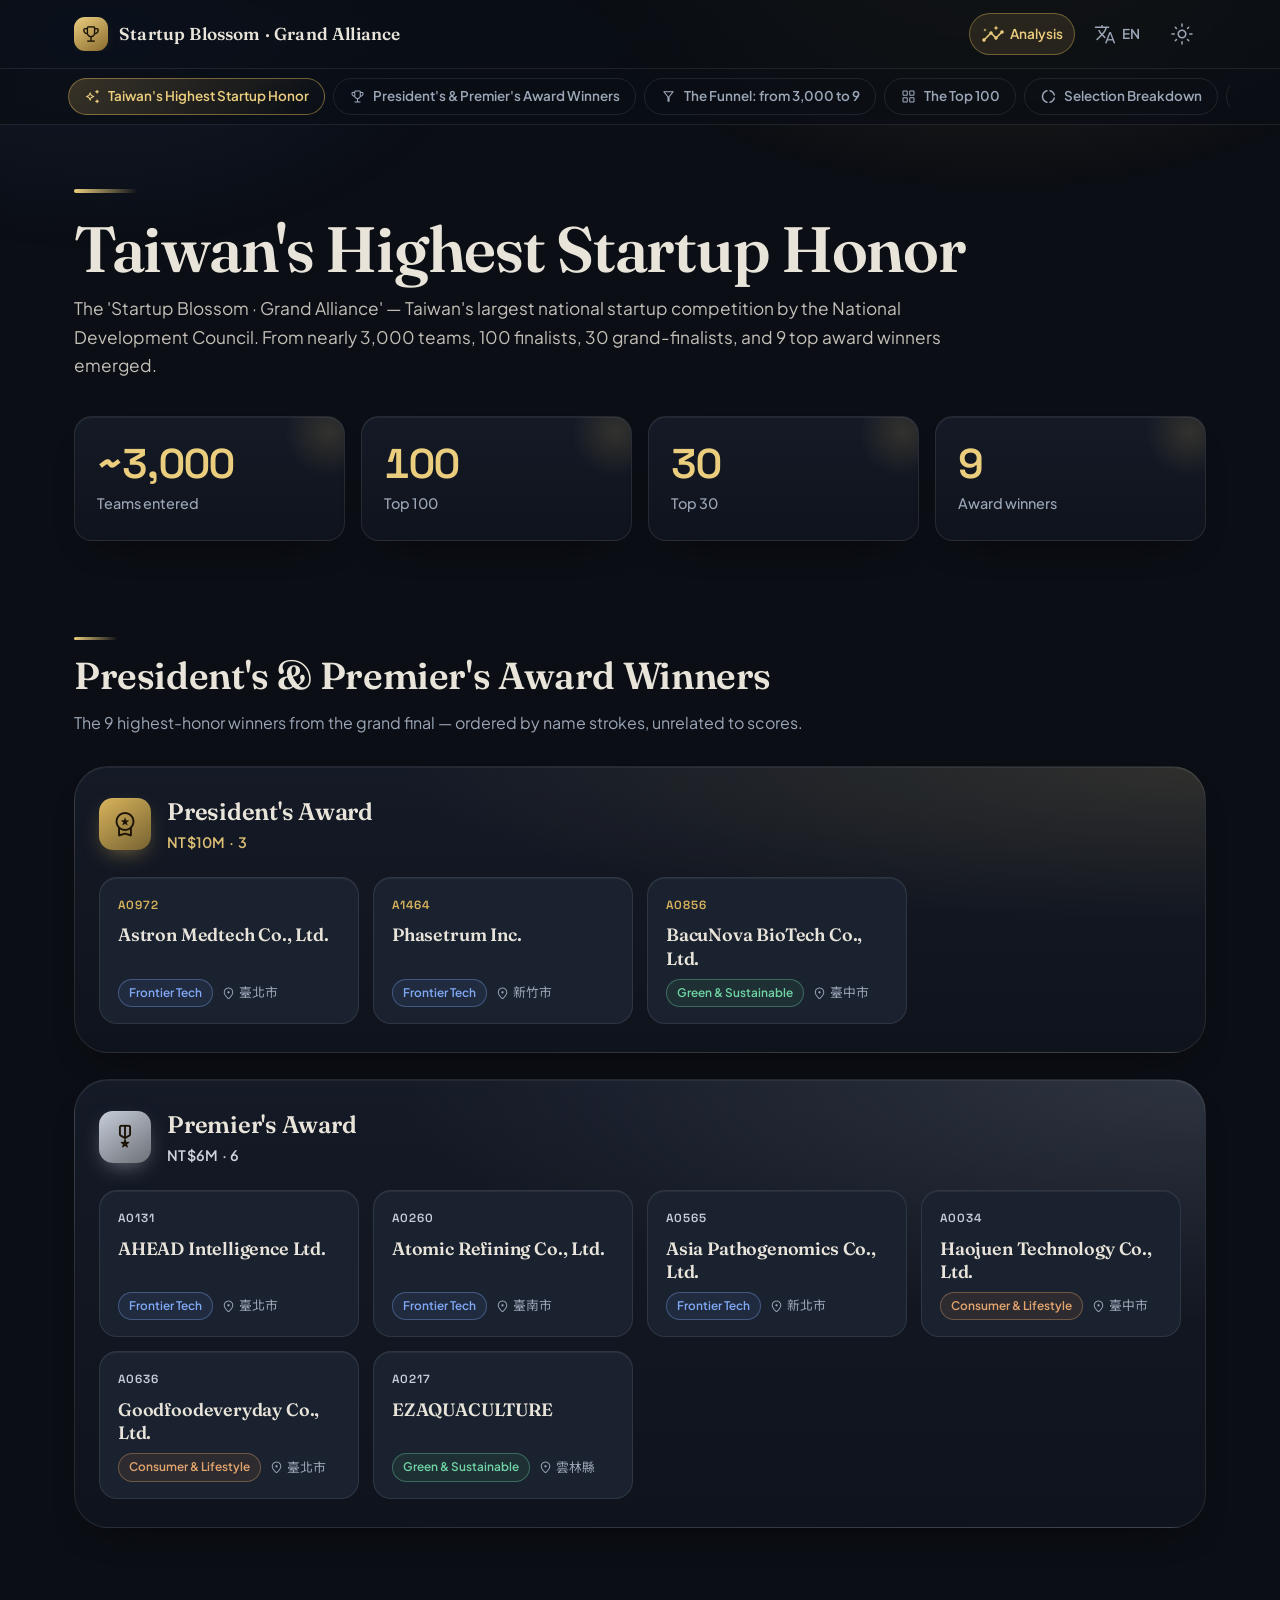
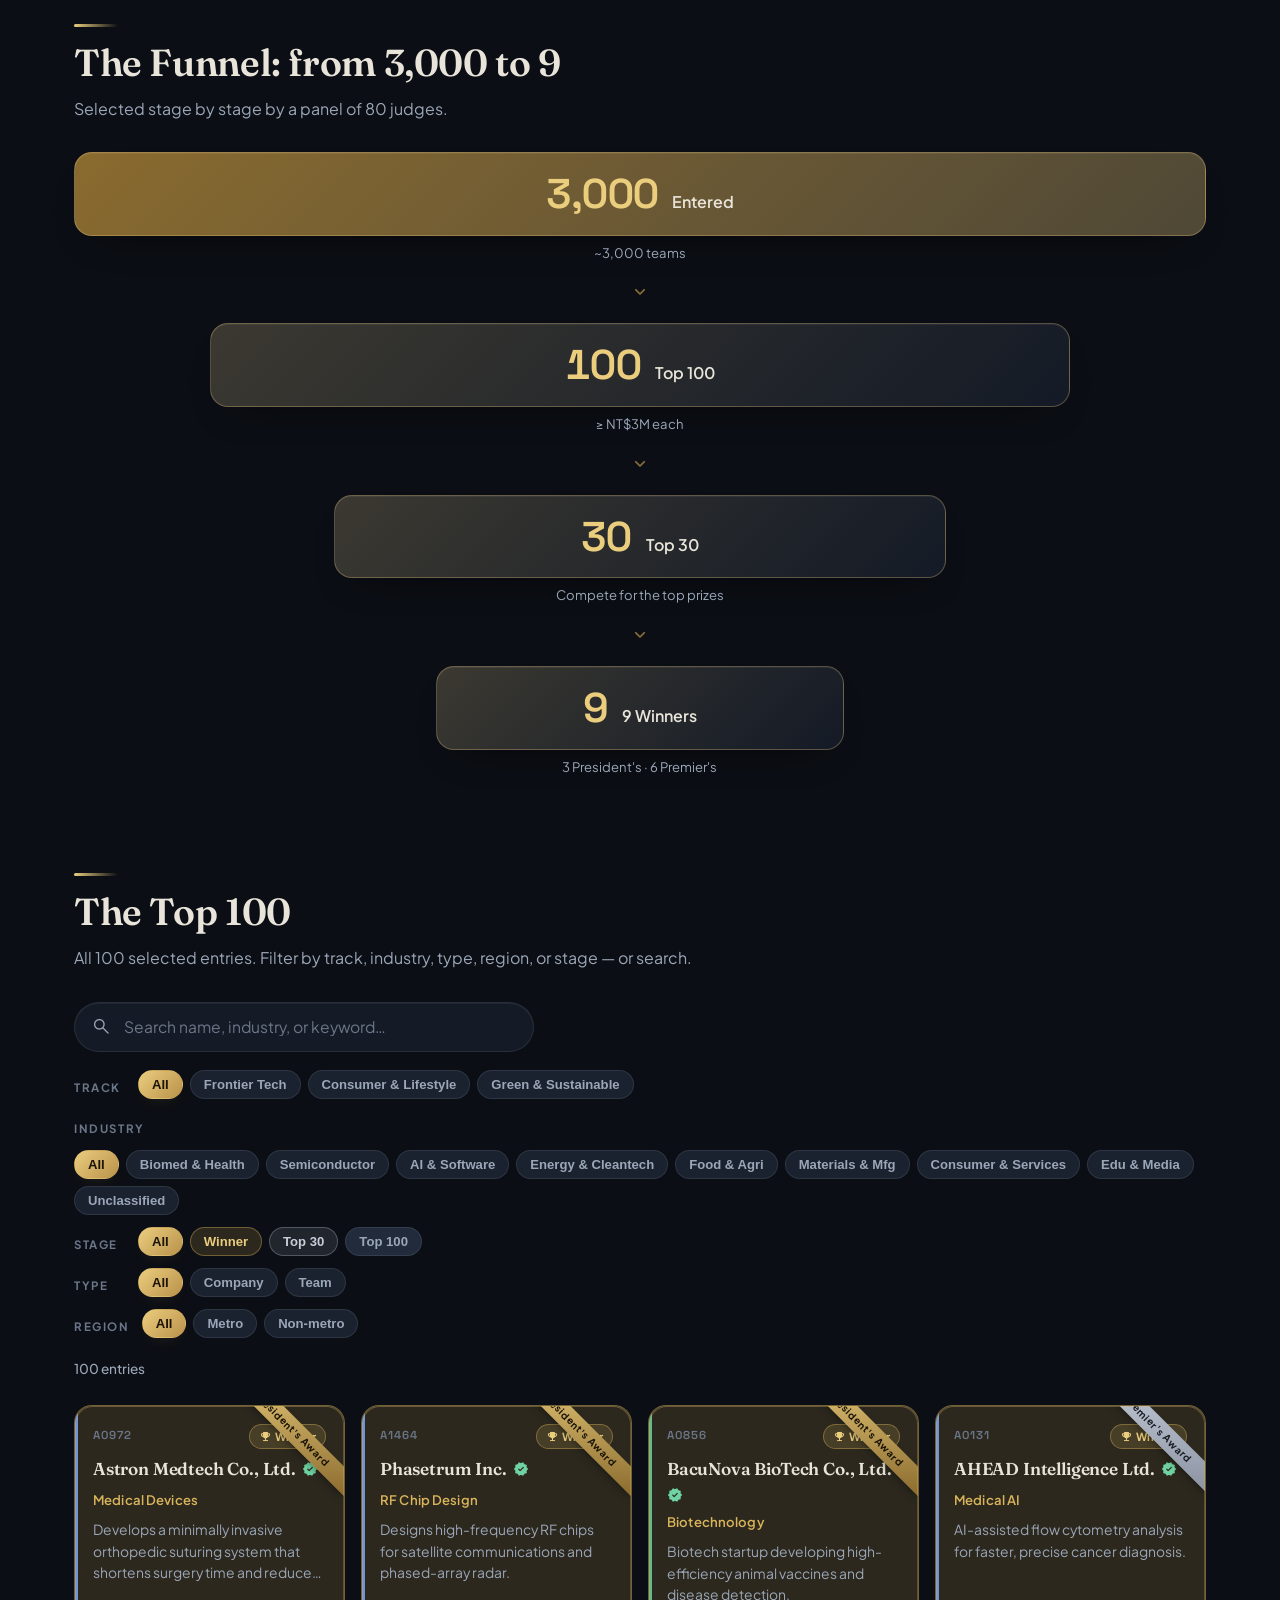
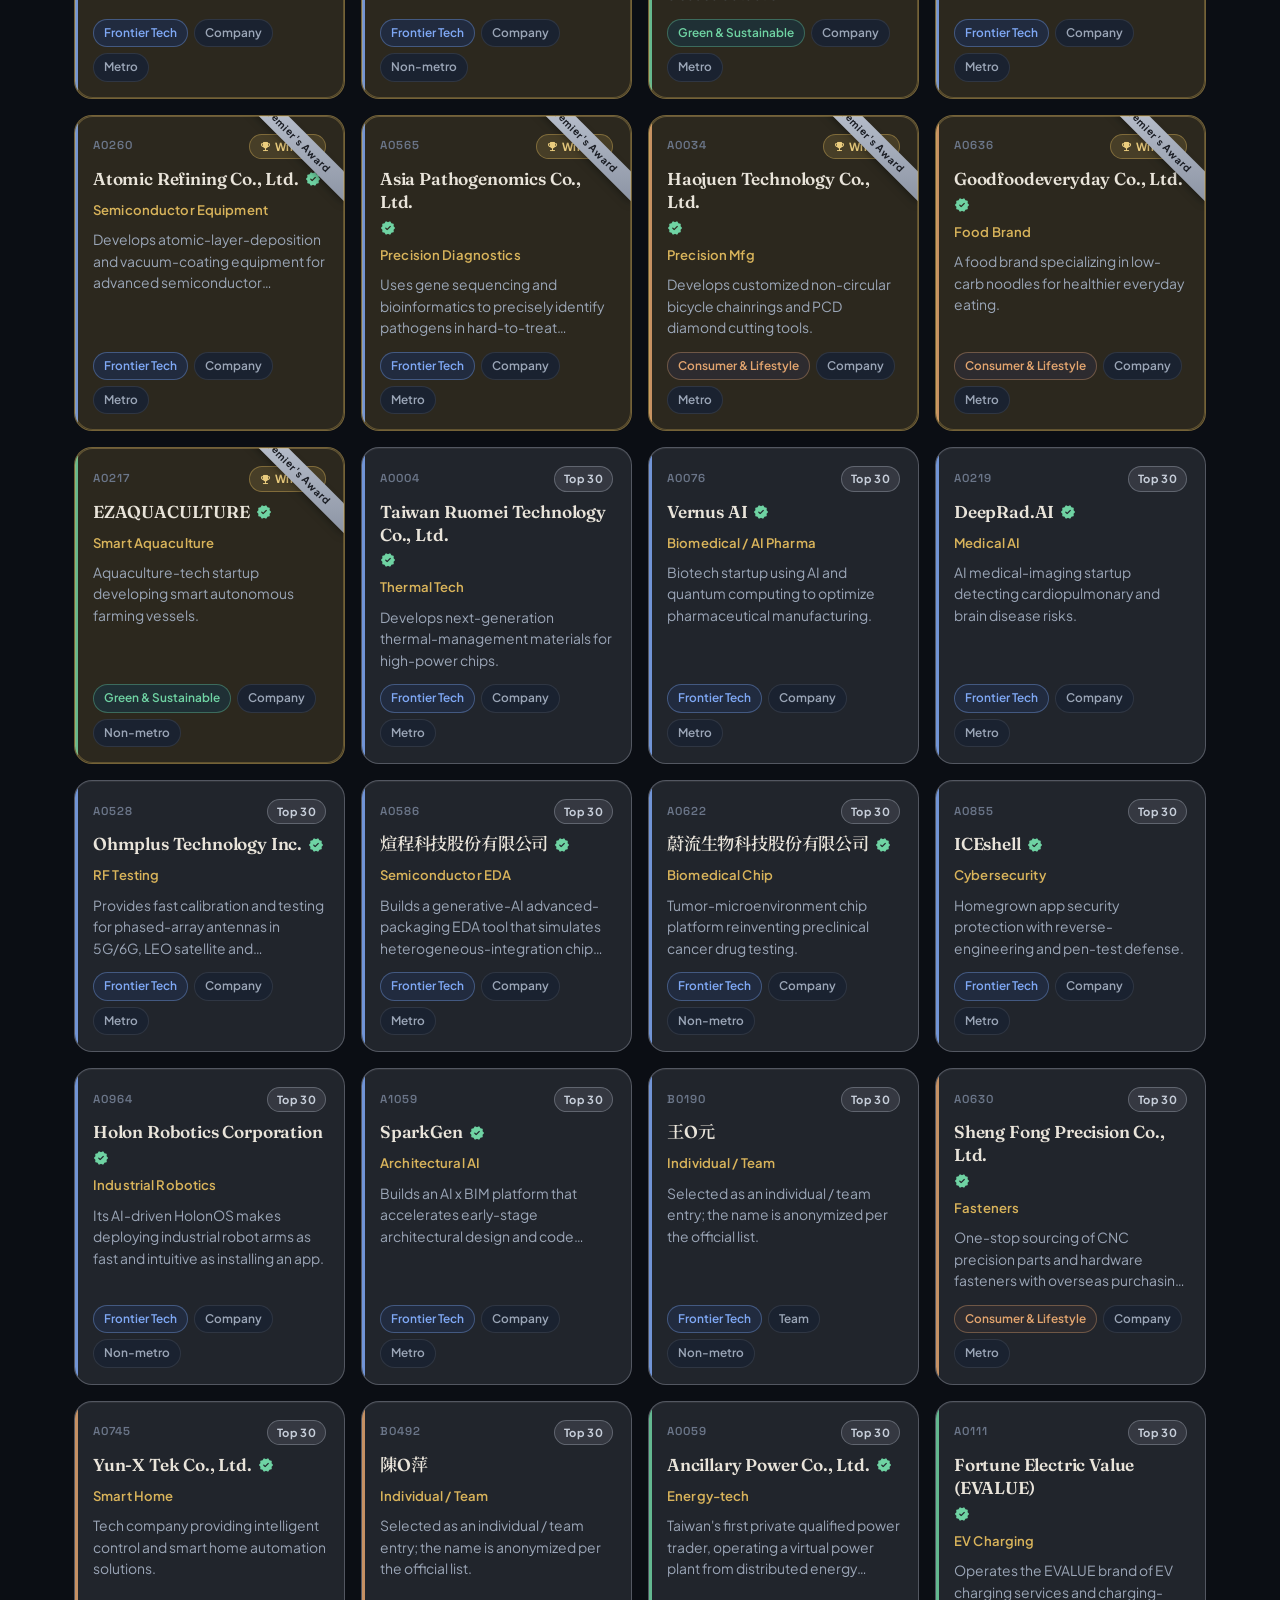
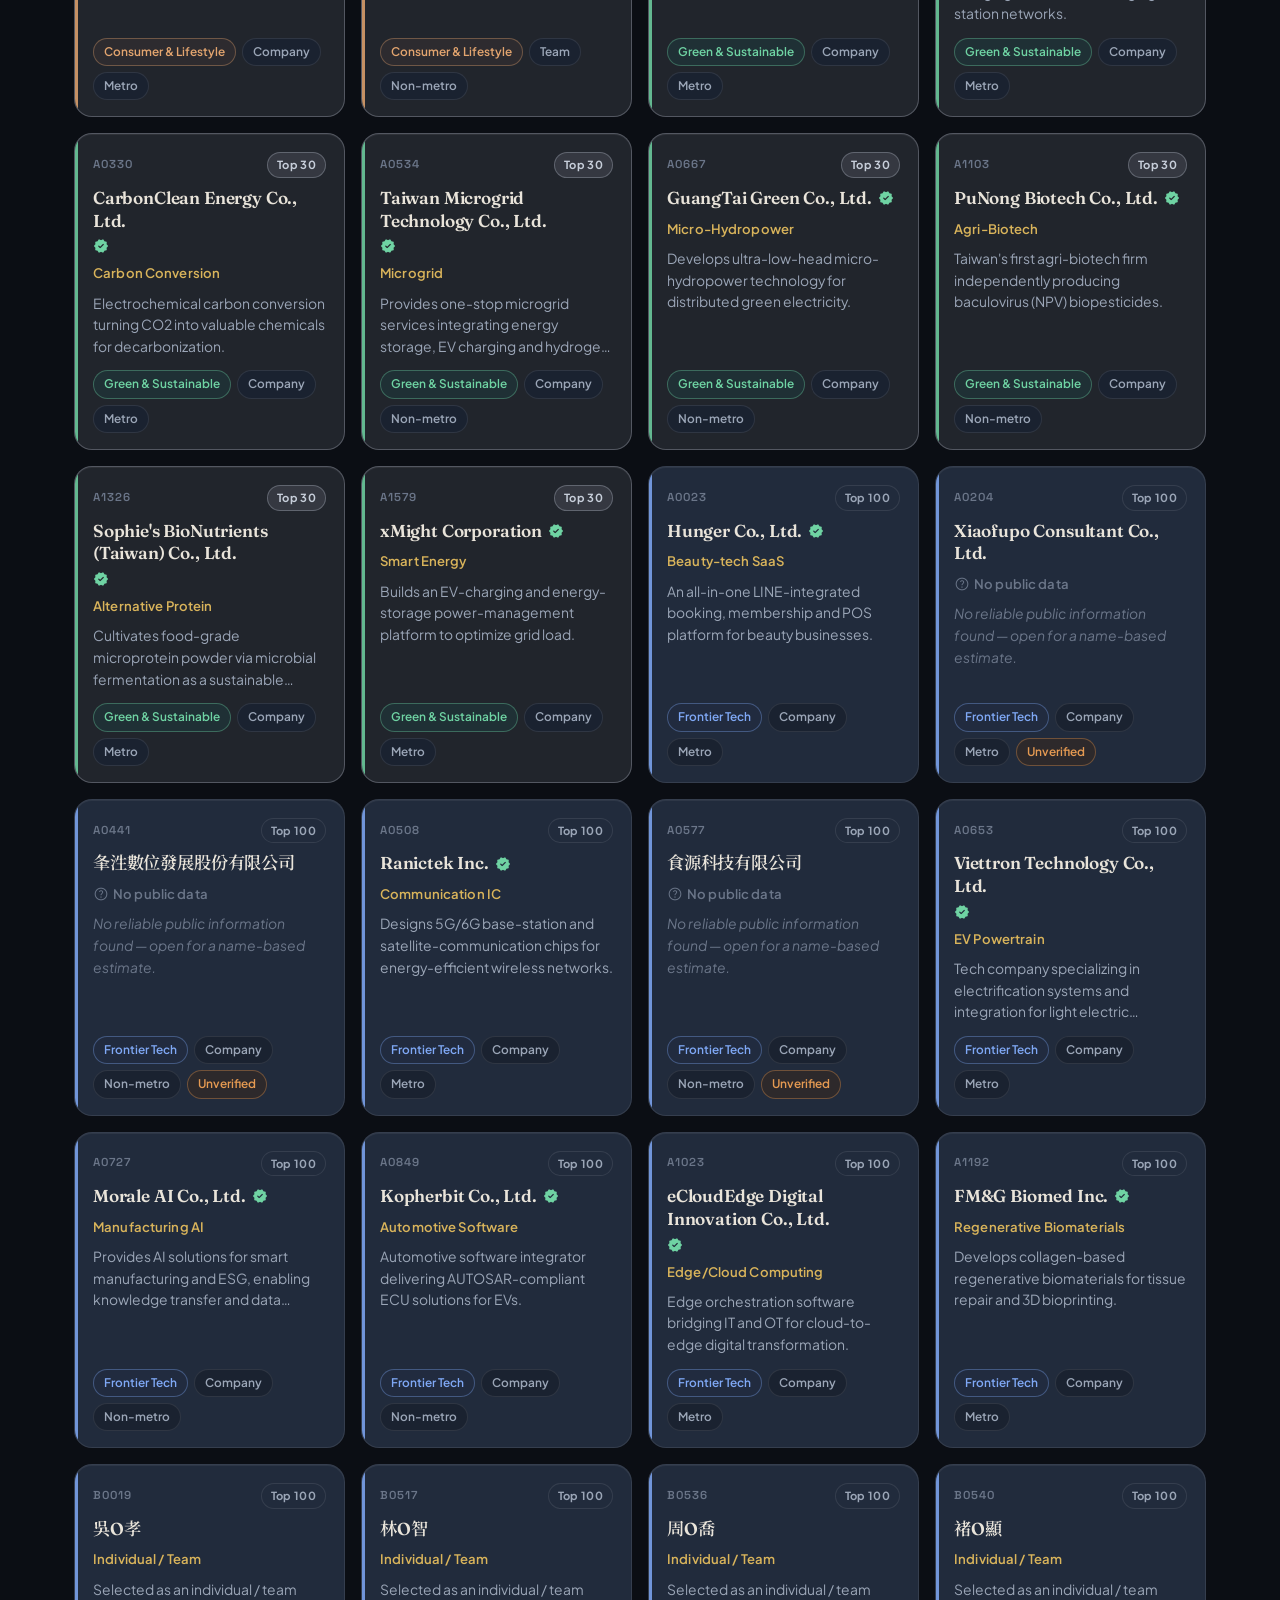
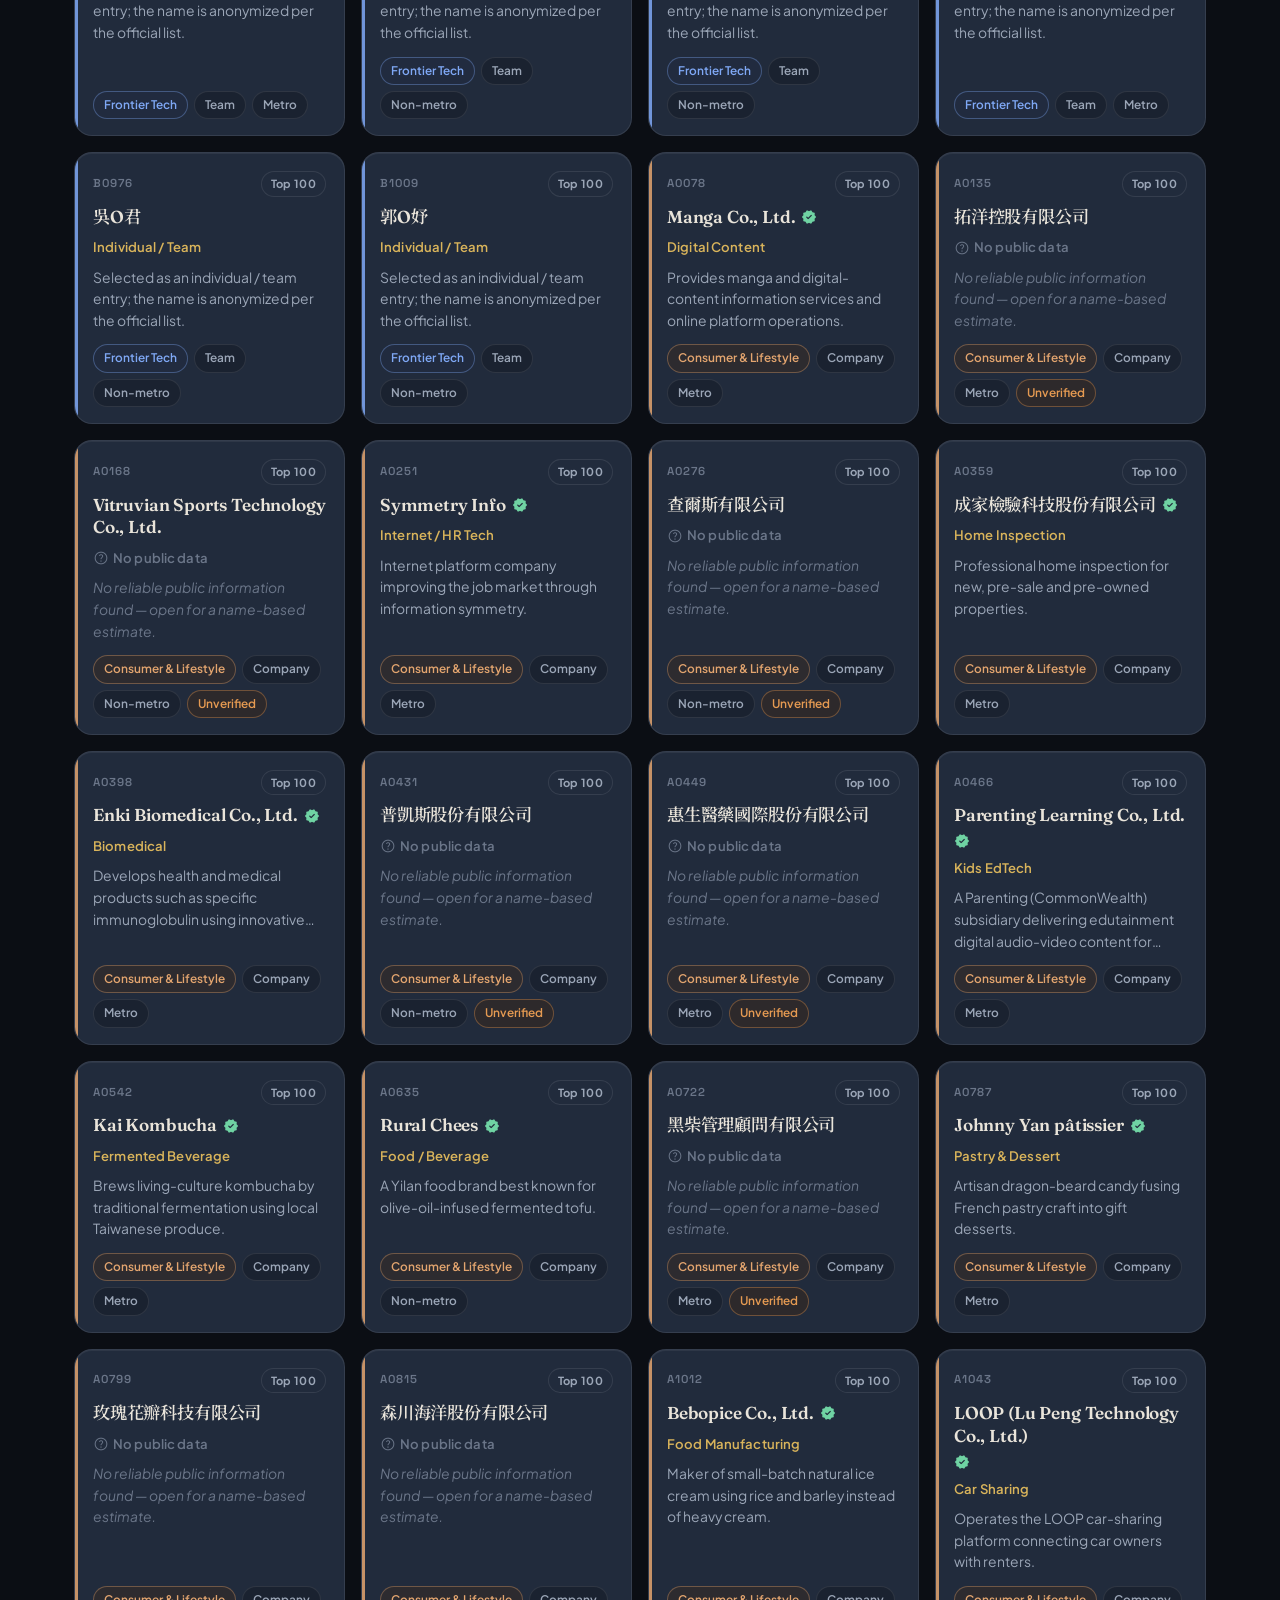
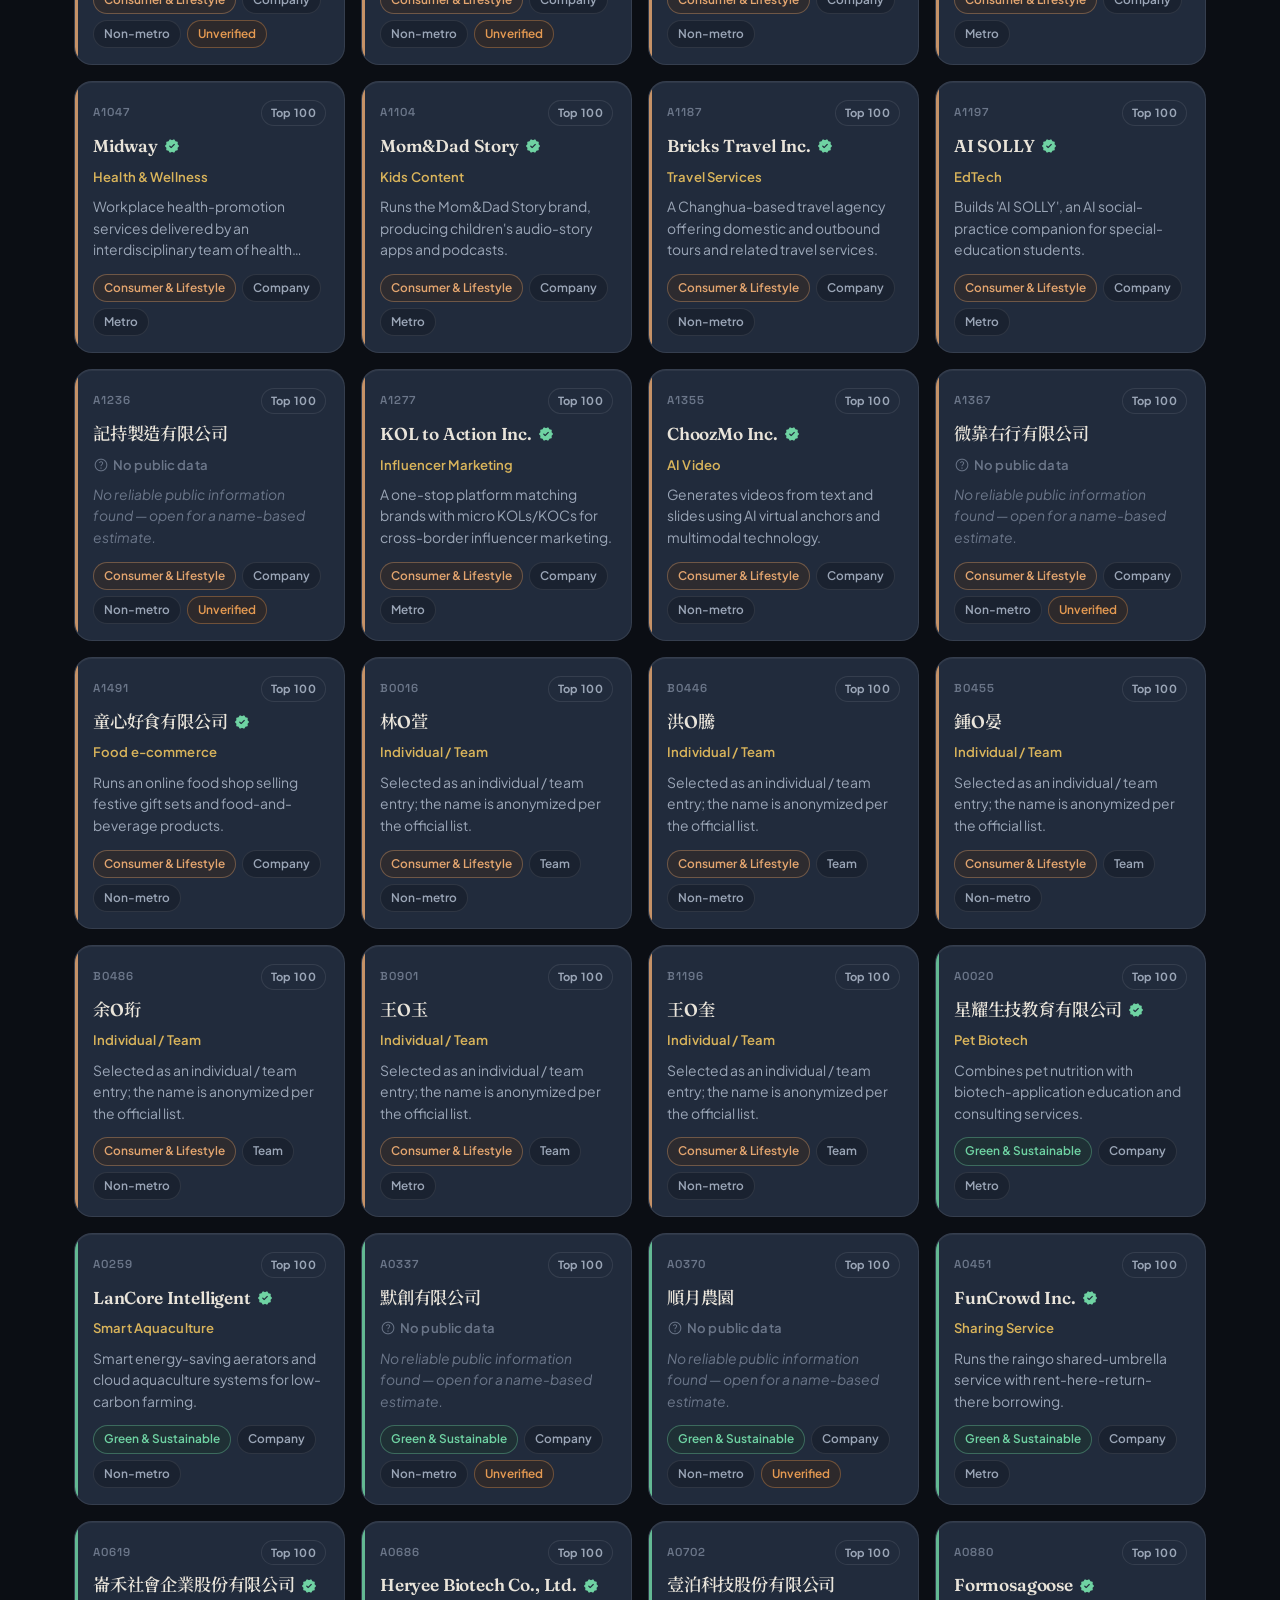
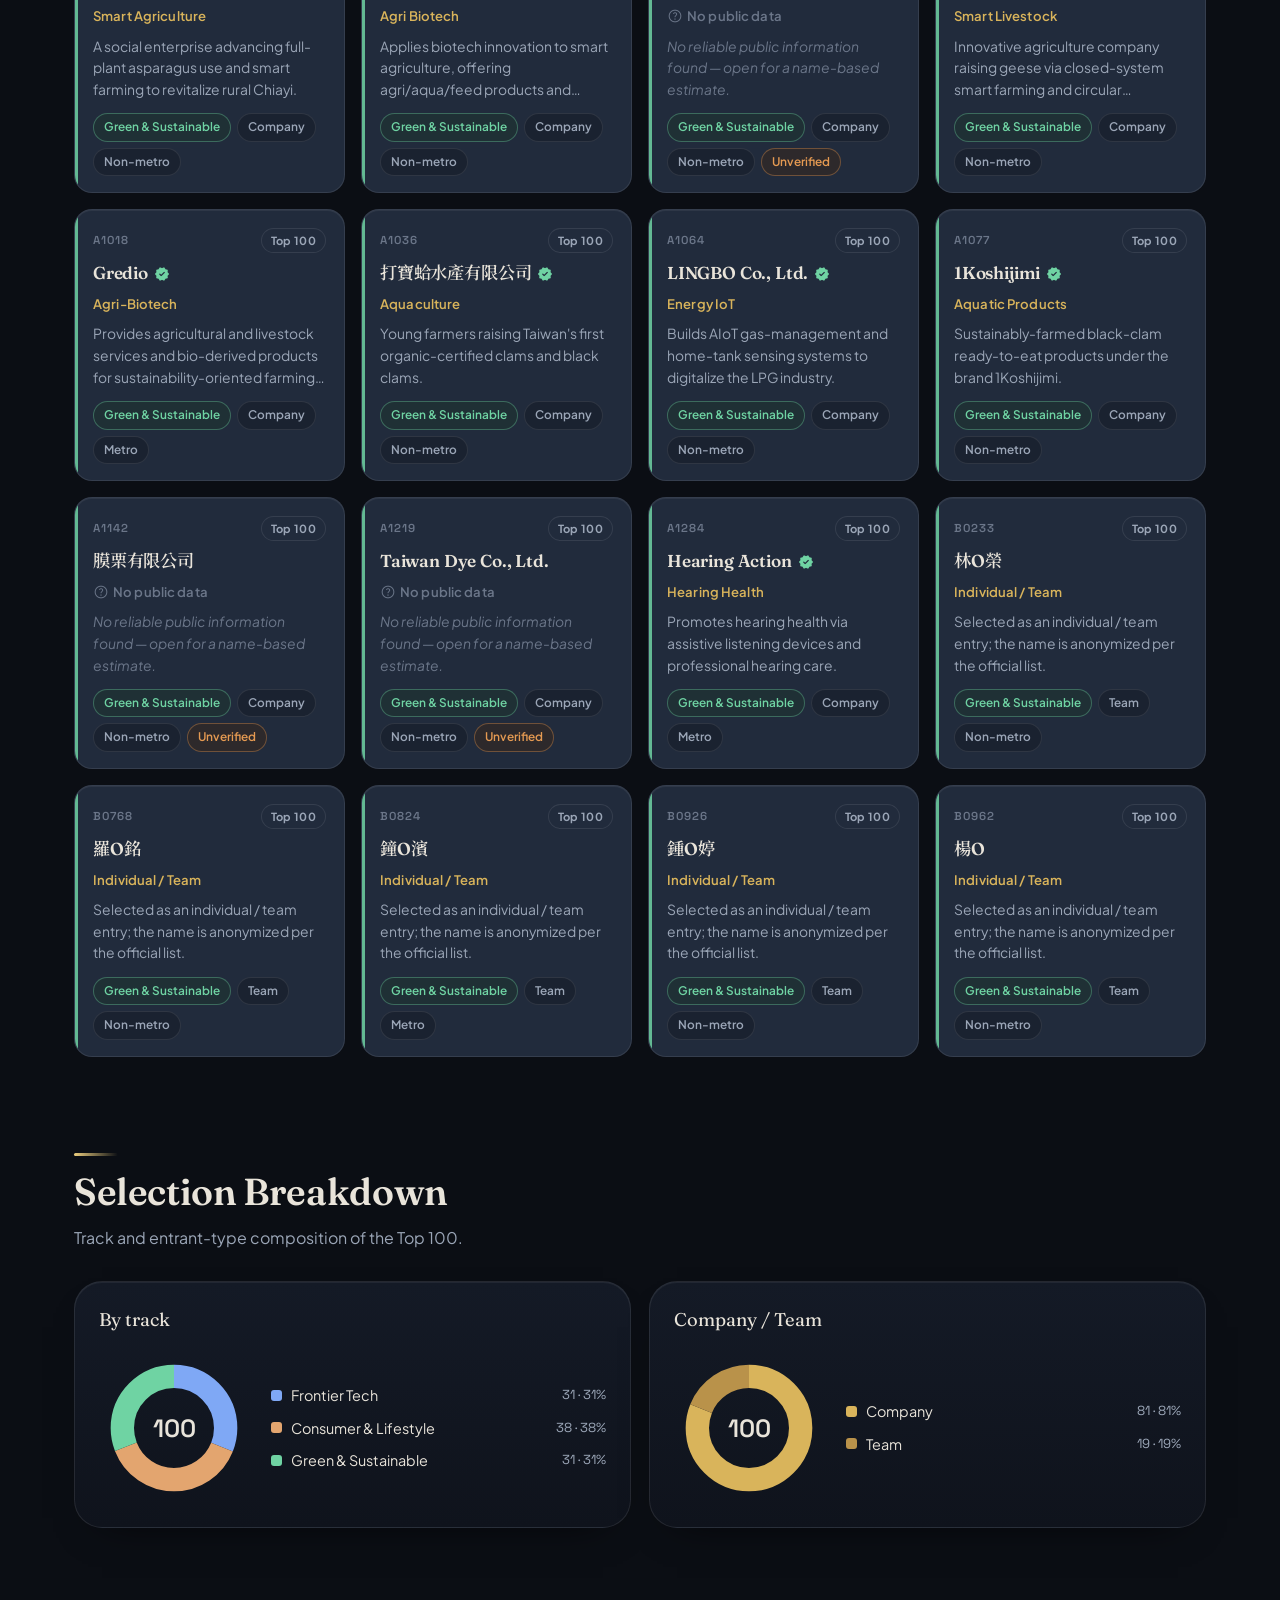
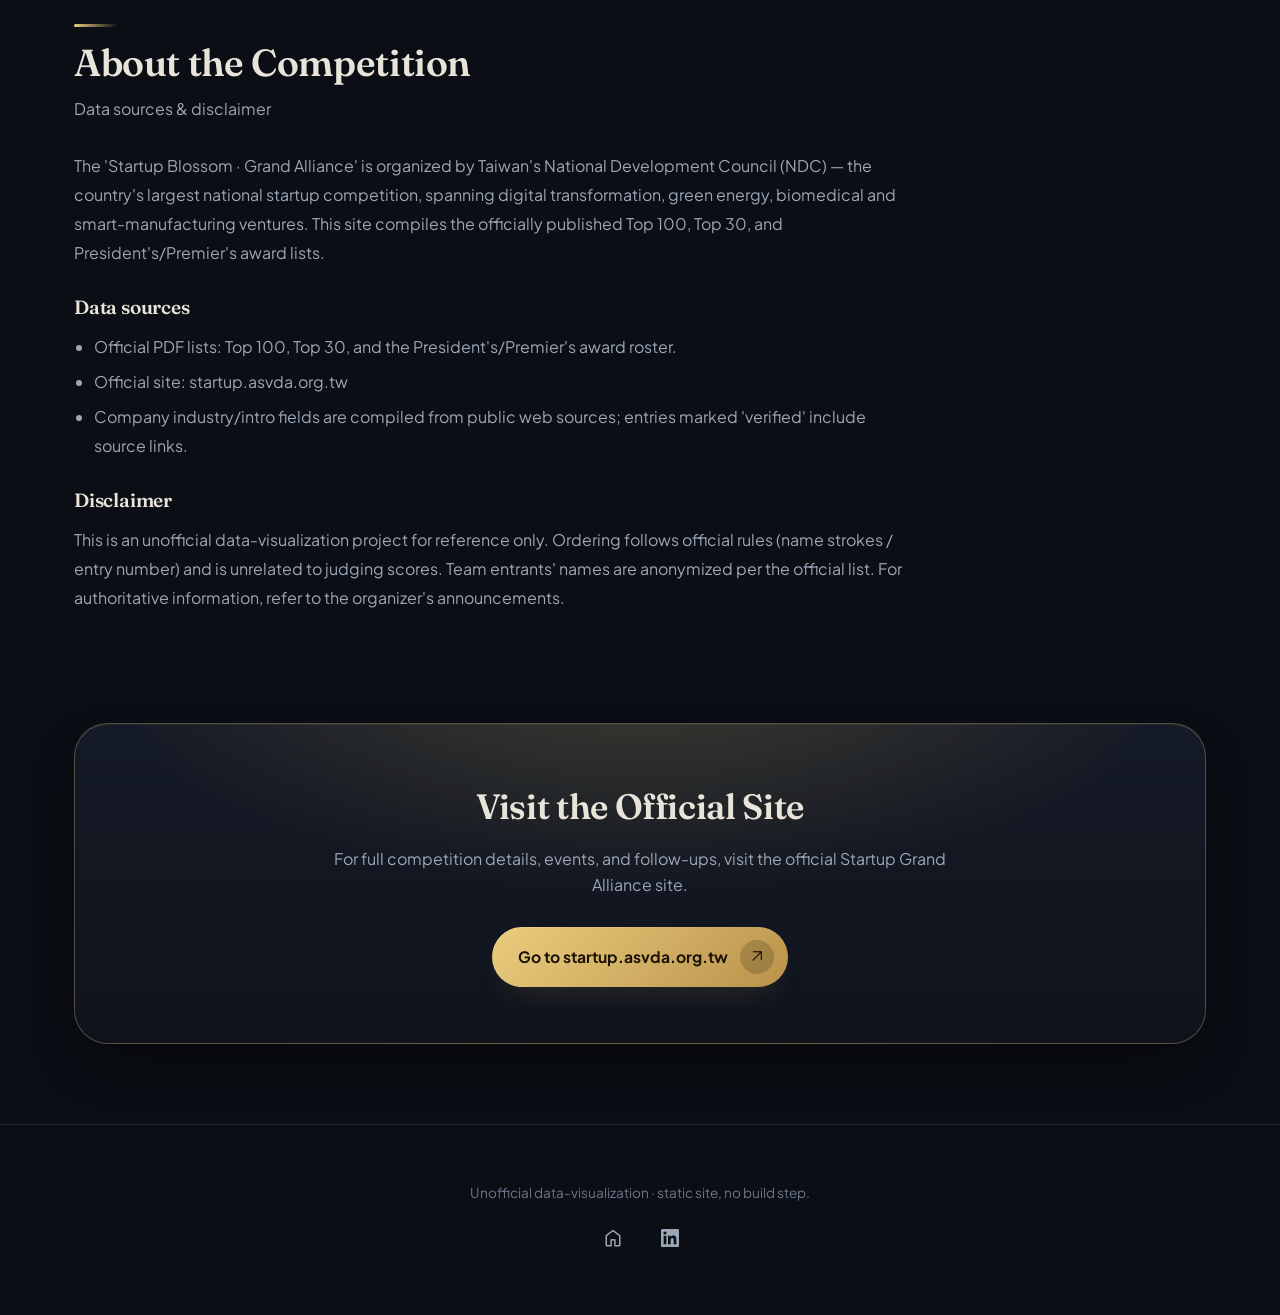
==== index.html @ 3e455fbb "Add LinkedIn and home links to the footer" ====
<!DOCTYPE html>
<html lang="zh" data-theme="dark">
<head>
  <!-- ==== Google Analytics 4 (Measurement ID: G-B7RN36NKZJ) ==== -->
  <script async src="https://www.googletagmanager.com/gtag/js?id=G-B7RN36NKZJ"></script>
  <script>
    window.dataLayer = window.dataLayer || [];
    function gtag(){ dataLayer.push(arguments); }
    gtag('js', new Date());
    gtag('config', 'G-B7RN36NKZJ');
  </script>

  <meta charset="UTF-8" />
  <meta name="viewport" content="width=device-width, initial-scale=1.0, viewport-fit=cover" />

  <!-- ==== Primary meta ==== -->
  <title>創業綻放・創業大聯盟競賽 — 100 強入選企業與得獎名單</title>
  <meta name="description" content="國發會「創業綻放計畫－創業大聯盟競賽」100 強入選企業、30 強決賽、總統獎與院長獎得主一覽。可依組別、企業／團隊、賽區、晉級階段篩選與搜尋的互動式名單（非官方整理）。" />
  <link rel="canonical" href="https://tingwei161803.github.io/startup-asvda-org/" />
  <meta name="theme-color" content="#0B0E14" />

  <!-- ==== Open Graph ==== -->
  <meta property="og:type" content="website" />
  <meta property="og:title" content="創業綻放・創業大聯盟競賽 — 100 強入選企業與得獎名單" />
  <meta property="og:description" content="近 3,000 組參賽，100 強、30 強決賽，9 組總統獎／院長獎得主。互動式入選名單（非官方整理）。" />
  <meta property="og:url" content="https://tingwei161803.github.io/startup-asvda-org/" />
  <meta property="og:image" content="https://tingwei161803.github.io/startup-asvda-org/assets/og-image.png" />
  <meta property="og:locale" content="zh_TW" />

  <!-- ==== Twitter ==== -->
  <meta name="twitter:card" content="summary_large_image" />
  <meta name="twitter:title" content="創業綻放・創業大聯盟競賽 — 100 強入選企業與得獎名單" />
  <meta name="twitter:description" content="近 3,000 組參賽，100 強、30 強決賽，9 組總統獎／院長獎得主。互動式入選名單（非官方整理）。" />
  <meta name="twitter:image" content="https://tingwei161803.github.io/startup-asvda-org/assets/og-image.png" />

  <!-- ==== JSON-LD structured data ==== -->
  <script type="application/ld+json">
  {
    "@context": "https://schema.org",
    "@type": "WebSite",
    "name": "創業綻放・創業大聯盟競賽 入選名單",
    "description": "國發會「創業綻放計畫－創業大聯盟競賽」100 強、30 強決賽與總統獎／院長獎得主的互動式整理（非官方）。",
    "url": "https://tingwei161803.github.io/startup-asvda-org/",
    "inLanguage": ["zh-Hant", "en"]
  }
  </script>

  <!-- ==== Fonts + icons (CDN, no local files) ==== -->
  <link rel="preconnect" href="https://fonts.googleapis.com" />
  <link rel="preconnect" href="https://fonts.gstatic.com" crossorigin />
  <link href="https://fonts.googleapis.com/css2?family=Fraunces:opsz,wght@9..144,400..600&family=Plus+Jakarta+Sans:wght@400;500;600;700&family=Space+Grotesk:wght@500;600;700&family=Noto+Serif+TC:wght@500;600;700&family=Noto+Sans+TC:wght@400;500;700&display=swap" rel="stylesheet" />
  <link href="https://fonts.googleapis.com/css2?family=Material+Symbols+Rounded:opsz,wght,FILL,GRAD@24,300,0,0&display=swap" rel="stylesheet" />

  <link rel="stylesheet" href="assets/styles.css" />
</head>
<body>
  <!-- ==== App bar ==== -->
  <header class="appbar">
    <div class="appbar__inner">
      <a class="brand" href="#top">
        <span class="material-symbols-rounded brand__logo">emoji_events</span>
        <span class="brand__name" id="brandName">創業綻放・創業大聯盟競賽</span>
      </a>

      <div class="appbar__actions">
        <a class="icon-btn appbar__analysis" id="analysisLink" href="analysis/"
           title="Deep analysis / 深度分析">
          <span class="material-symbols-rounded">insights</span>
          <span class="icon-btn__txt" id="analysisLabel">深度分析</span>
        </a>
        <button class="icon-btn" id="langToggle" type="button"
                title="Language" aria-label="Toggle language / 切換語言">
          <span class="material-symbols-rounded">translate</span>
          <span class="icon-btn__txt" id="langLabel">中</span>
        </button>

        <button class="icon-btn" id="themeToggle" type="button"
                title="Theme" aria-label="Toggle theme / 切換主題">
          <span class="material-symbols-rounded" id="themeIcon">light_mode</span>
        </button>
      </div>
    </div>
  </header>

  <!-- ==== Sticky section nav (auto-generated anchor pills + scrollspy) ==== -->
  <nav class="sectionnav" id="sectionNav" aria-label="Section navigation">
    <div class="sectionnav__inner" id="sectionNavInner"></div>
  </nav>

  <span id="top"></span>

  <!-- ==== Composite sections (rendered in order from SITE_SECTIONS) ==== -->
  <main id="sections" aria-live="polite"></main>

  <!-- ==== Detail dialog ==== -->
  <dialog class="dialog" id="dialog" aria-labelledby="dialogTitle">
    <div class="dialog__bar">
      <span class="dialog__spacer"></span>
      <button class="icon-btn" id="dialogClose" type="button" aria-label="Close / 關閉">
        <span class="material-symbols-rounded">close</span>
      </button>
    </div>
    <div class="dialog__body" id="dialogBody"></div>
  </dialog>

  <!-- ==== Footer ==== -->
  <footer class="footer">
    <p id="footerText" data-i18n="footer">非官方資料整理與視覺化 · 純靜態網站，無建置流程。</p>
      <div class="profile-links" style="display:flex;gap:12px;justify-content:center;align-items:center;margin-top:10px">
        <a class="icon-btn" href="https://www.peteraim.com" target="_blank" rel="noopener" title="Home" aria-label="Back to peteraim.com / 返回首頁">
          <span class="material-symbols-rounded">home</span>
        </a>
        <a class="icon-btn" href="https://www.linkedin.com/in/ai-med/" target="_blank" rel="noopener" title="LinkedIn" aria-label="LinkedIn (opens in new tab)">
          <svg viewBox="0 0 24 24" width="18" height="18" fill="currentColor" aria-hidden="true"><path d="M20.45 20.45h-3.55v-5.57c0-1.33-.02-3.04-1.85-3.04-1.85 0-2.13 1.45-2.13 2.94v5.67H9.36V9h3.41v1.56h.05c.47-.9 1.63-1.85 3.36-1.85 3.6 0 4.27 2.37 4.27 5.45v6.29zM5.34 7.43a2.06 2.06 0 1 1 0-4.12 2.06 2.06 0 0 1 0 4.12zM7.12 20.45H3.56V9h3.56v11.45zM22.22 0H1.77C.79 0 0 .77 0 1.72v20.56C0 23.23.79 24 1.77 24h20.45c.98 0 1.78-.77 1.78-1.72V1.72C24 .77 23.2 0 22.22 0z"/></svg>
        </a>
      </div>
  </footer>

  <!-- ==== Scripts (order matters: data first) ==== -->
  <script src="data/data.js"></script>
  <script src="assets/app.js"></script>
</body>
</html>
---- assets/styles.css ----
/* =========================================================================
   創業綻放・創業大聯盟競賽 — high-end "ink + champagne gold" theme
   Pure CSS · no preprocessor · no build step. MD3-style token system.
   Dark = award-ceremony default; Light = warm editorial-luxury.
   ========================================================================= */

/* ============================ TOKENS : DARK (default) ===================== */
:root,
[data-theme="dark"] {
  --background:        #0B0E14;
  --bg-2:              #0F131C;
  --surface:           #141A26;
  --surface-2:         #1A2230;
  --surface-3:         #212B3C;
  --on-background:     #ECE7DD;
  --on-surface:        #E9E4DA;
  --muted:             #9BA6B7;
  --faint:             #6B7689;

  --gold:              #D9B45B;   /* champagne gold */
  --gold-bright:       #EBCD7E;
  --gold-soft:         #B9924A;
  --gold-deep:         #8A6B2E;
  --accent:            #D9B45B;

  --cat-frontier-tech: #7FA8F5;
  --cat-consumer-life: #E3A56F;
  --cat-green-sustain: #6FD3A3;

  --warn:              #E59A52;   /* caution amber (inferred / no-data) */
  --silver:            #C7CEDA;

  --hairline:          rgba(255,255,255,.09);
  --hairline-strong:   rgba(255,255,255,.16);
  --outline-variant:   rgba(255,255,255,.10);
  --on-gold:           #1A1306;

  --glow-gold:         rgba(217,180,91,.16);
  --glow-blue:         rgba(80,120,220,.12);
  --card-inset:        inset 0 1px 0 rgba(255,255,255,.06);
  --shadow-soft:       0 24px 60px -24px rgba(0,0,0,.7);
  --shadow-card:       0 18px 40px -28px rgba(0,0,0,.85);

  --radius-sm: 10px;
  --radius:    18px;
  --radius-lg: 28px;
  --radius-xl: 34px;

  --ease: cubic-bezier(.22,.7,.16,1);
  --ease-spring: cubic-bezier(.32,.72,0,1);

  --font-display: "Fraunces", "Noto Serif TC", "Songti TC", serif;
  --font-body: "Plus Jakarta Sans", "Noto Sans TC", system-ui, -apple-system, sans-serif;
  --font-num: "Space Grotesk", "Plus Jakarta Sans", system-ui, sans-serif;
}

/* ============================ TOKENS : LIGHT ============================== */
[data-theme="light"] {
  --background:        #F7F2E9;
  --bg-2:              #F1EADC;
  --surface:           #FFFFFF;
  --surface-2:         #FBF6EC;
  --surface-3:         #F2EADB;
  --on-background:     #1B1A15;
  --on-surface:        #29271F;
  --muted:             #6A655A;
  --faint:             #938C7D;

  --gold:              #9A7421;
  --gold-bright:       #B68F2C;
  --gold-soft:         #C2A45F;
  --gold-deep:         #7C5C16;
  --accent:            #9A7421;

  --cat-frontier-tech: #2C54C4;
  --cat-consumer-life: #B05E16;
  --cat-green-sustain: #16774A;

  --warn:              #B5701A;   /* caution amber (inferred / no-data) */
  --silver:            #8A8FA0;

  --hairline:          rgba(28,24,12,.12);
  --hairline-strong:   rgba(28,24,12,.20);
  --outline-variant:   rgba(28,24,12,.12);
  --on-gold:           #FFFFFF;

  --glow-gold:         rgba(184,143,44,.16);
  --glow-blue:         rgba(60,100,200,.07);
  --card-inset:        inset 0 1px 0 rgba(255,255,255,.7);
  --shadow-soft:       0 24px 60px -30px rgba(80,60,20,.34);
  --shadow-card:       0 16px 34px -26px rgba(80,60,20,.42);
}

/* ============================ RESET / BASE =============================== */
* { box-sizing: border-box; }
html { scroll-behavior: smooth; -webkit-text-size-adjust: 100%; }
body {
  margin: 0;
  font-family: var(--font-body);
  background: var(--background);
  color: var(--on-background);
  -webkit-font-smoothing: antialiased;
  text-rendering: optimizeLegibility;
  transition: background .35s var(--ease), color .35s var(--ease);
  overflow-x: hidden;
  line-height: 1.55;
}
/* ambient mesh glow (fixed, behind everything, pointer-safe) */
body::before {
  content: "";
  position: fixed; inset: 0; z-index: -1; pointer-events: none;
  background:
    radial-gradient(60vw 50vh at 78% -8%, var(--glow-gold), transparent 60%),
    radial-gradient(55vw 45vh at 8% 4%, var(--glow-blue), transparent 55%),
    radial-gradient(40vw 40vh at 50% 108%, var(--glow-gold), transparent 60%);
  opacity: .9;
}
a { color: inherit; text-decoration: none; }
h1, h2, h3, h4 { font-family: var(--font-display); font-weight: 600; letter-spacing: -.01em; }
.material-symbols-rounded {
  font-variation-settings: "FILL" 0, "wght" 300, "GRAD" 0, "opsz" 24;
  line-height: 1; user-select: none;
}

/* ============================ APP BAR ==================================== */
.appbar {
  position: sticky; top: 0; z-index: 40;
  background: color-mix(in srgb, var(--background) 72%, transparent);
  backdrop-filter: saturate(160%) blur(14px);
  -webkit-backdrop-filter: saturate(160%) blur(14px);
  border-bottom: 1px solid var(--hairline);
}
.appbar__inner {
  max-width: 1180px; margin: 0 auto; padding: 13px 24px;
  display: flex; align-items: center; gap: 12px;
}
.brand { display: flex; align-items: center; gap: 11px; min-width: 0; overflow: hidden; }
.brand__logo {
  color: var(--on-gold);
  background: linear-gradient(145deg, var(--gold-bright), var(--gold-deep));
  border-radius: 11px; padding: 6px; font-size: 22px; flex: 0 0 auto;
  box-shadow: 0 4px 14px -4px var(--glow-gold), var(--card-inset);
}
.brand__name {
  font-family: var(--font-display); font-weight: 600; font-size: 1.08rem;
  color: var(--on-surface); white-space: nowrap; overflow: hidden; text-overflow: ellipsis;
  letter-spacing: .01em;
}
.appbar__actions { margin-left: auto; display: flex; align-items: center; gap: 6px; flex: 0 0 auto; }
.icon-btn {
  display: inline-flex; align-items: center; gap: 5px; border: 1px solid transparent;
  background: transparent; color: var(--muted); border-radius: 999px;
  padding: 8px 11px; cursor: pointer; font: inherit;
  transition: background .25s var(--ease), color .25s var(--ease), border-color .25s var(--ease);
}
.icon-btn:hover { background: var(--surface-2); color: var(--on-surface); border-color: var(--hairline); }
.icon-btn__txt { font-size: .85rem; font-weight: 600; }
/* highlight the cross-link to the deep-analysis page */
.appbar__analysis {
  color: var(--gold-bright);
  border: 1px solid color-mix(in srgb, var(--gold) 42%, transparent);
  background: color-mix(in srgb, var(--gold) 12%, transparent);
}
.appbar__analysis:hover { color: var(--gold-bright); background: color-mix(in srgb, var(--gold) 20%, transparent); border-color: color-mix(in srgb, var(--gold) 60%, transparent); }
@media (max-width: 520px) { .appbar__analysis .icon-btn__txt { display: none; } }

/* ============================ SECTION NAV ================================ */
.sectionnav {
  position: sticky; top: 55px; z-index: 30;
  background: color-mix(in srgb, var(--background) 80%, transparent);
  backdrop-filter: saturate(160%) blur(12px);
  -webkit-backdrop-filter: saturate(160%) blur(12px);
  border-bottom: 1px solid var(--hairline);
}
.sectionnav__inner {
  max-width: 1180px; margin: 0 auto; padding: 9px 18px;
  display: flex; gap: 8px; overflow-x: auto; scrollbar-width: none;
}
.sectionnav__inner::-webkit-scrollbar { display: none; }
.navpill {
  display: inline-flex; align-items: center; gap: 7px; flex: 0 0 auto;
  padding: 7px 15px; border-radius: 999px; font-size: .84rem; font-weight: 600;
  color: var(--muted); border: 1px solid var(--hairline); background: transparent;
  white-space: nowrap; cursor: pointer;
  transition: background .3s var(--ease), color .3s var(--ease), border-color .3s var(--ease);
}
.navpill .material-symbols-rounded { font-size: 17px; }
.navpill:hover { color: var(--on-surface); border-color: var(--hairline-strong); }
.navpill--active {
  background: linear-gradient(135deg, color-mix(in srgb, var(--gold) 22%, transparent), transparent);
  color: var(--gold-bright); border-color: color-mix(in srgb, var(--gold) 48%, transparent);
}

/* ============================ SECTION SCAFFOLD =========================== */
.section {
  max-width: 1180px; margin: 0 auto; padding: 88px 24px 8px;
  scroll-margin-top: 120px;
  animation: sec-in .8s var(--ease) both;
}
@keyframes sec-in { from { opacity: 0; transform: translateY(26px); } to { opacity: 1; transform: none; } }
.section-head { margin-bottom: 30px; max-width: 760px; }
.section-head h2 {
  margin: 0 0 12px; font-size: clamp(1.7rem, 3.6vw, 2.35rem); line-height: 1.12;
  color: var(--on-surface); position: relative; padding-top: 18px;
}
.section-head h2::before {
  content: ""; position: absolute; top: 0; left: 0;
  width: 44px; height: 3px; border-radius: 3px;
  background: linear-gradient(90deg, var(--gold-bright), transparent);
}
.section-head__sub {
  margin: 0; font-size: 1rem; line-height: 1.65; color: var(--muted); max-width: 62ch;
}

/* ============================ HERO ======================================= */
.section--hero { padding-top: 64px; }
.section--hero .section-head { max-width: 900px; }
.section--hero .section-head h2 {
  font-size: clamp(2.2rem, 6vw, 4rem); font-weight: 600; line-height: 1.05;
  letter-spacing: -.02em; padding-top: 26px;
}
.section--hero .section-head h2::before { width: 64px; height: 4px; }
.section--hero .section-head__sub { font-size: 1.08rem; max-width: 70ch; color: var(--on-background); opacity: .82; }
.hero__stats {
  display: grid; grid-template-columns: repeat(auto-fit, minmax(160px, 1fr));
  gap: 16px; margin-top: 36px;
}
.hero__stat {
  position: relative; background: linear-gradient(180deg, var(--surface), var(--bg-2));
  border-radius: var(--radius); padding: 26px 22px; border: 1px solid var(--hairline);
  box-shadow: var(--shadow-card), var(--card-inset);
  display: flex; flex-direction: column; gap: 8px; overflow: hidden;
}
.hero__stat::after {
  content: ""; position: absolute; right: -30px; top: -30px; width: 90px; height: 90px;
  background: radial-gradient(circle, var(--glow-gold), transparent 70%); pointer-events: none;
}
.hero__stat-value {
  font-family: var(--font-num); font-size: 2.6rem; font-weight: 600; line-height: 1;
  color: var(--gold-bright); font-variant-numeric: tabular-nums; letter-spacing: -.02em;
}
.hero__stat-label { font-size: .9rem; color: var(--muted); font-weight: 500; }

/* ============================ AWARDS ===================================== */
.awards { display: grid; gap: 26px; }
.award-group {
  border-radius: var(--radius-xl); padding: 26px 24px 28px;
  border: 1px solid var(--hairline); position: relative; overflow: hidden;
  background:
    radial-gradient(120% 90% at 100% 0%, color-mix(in srgb, var(--g-accent) 14%, transparent), transparent 60%),
    linear-gradient(180deg, var(--surface), var(--bg-2));
  box-shadow: var(--shadow-card), var(--card-inset);
}
.award-group--president { --g-accent: var(--gold); }
.award-group--premier { --g-accent: var(--silver); }
.award-group__head { display: flex; align-items: center; gap: 16px; margin-bottom: 22px; }
.award-group__crown {
  font-size: 30px; color: var(--on-gold); flex: 0 0 auto;
  background: linear-gradient(145deg, var(--g-accent), color-mix(in srgb, var(--g-accent) 55%, #000));
  border-radius: 14px; padding: 11px;
  box-shadow: 0 8px 22px -8px color-mix(in srgb, var(--g-accent) 60%, transparent), var(--card-inset);
}
.award-group--president .award-group__crown { --on-gold-mix: var(--on-gold); color: var(--on-gold); }
.award-group__title { margin: 0; font-size: 1.5rem; color: var(--on-surface); }
.award-group__prize {
  font-size: .9rem; font-weight: 600; letter-spacing: .02em;
  color: color-mix(in srgb, var(--g-accent) 80%, var(--on-surface));
}
.award-group__grid {
  display: grid; grid-template-columns: repeat(auto-fill, minmax(220px, 1fr)); gap: 14px;
}
.award-card {
  background: var(--surface-2); border: 1px solid var(--hairline); border-radius: var(--radius);
  padding: 18px 18px 16px; cursor: pointer; display: flex; flex-direction: column; gap: 9px;
  transition: transform .4s var(--ease-spring), box-shadow .4s var(--ease), border-color .3s var(--ease);
  box-shadow: var(--card-inset);
}
.award-card:hover, .award-card:focus-visible {
  transform: translateY(-4px); outline: none;
  border-color: color-mix(in srgb, var(--g-accent) 50%, transparent);
  box-shadow: var(--shadow-soft), 0 0 0 1px color-mix(in srgb, var(--g-accent) 30%, transparent);
}
.award-card__id {
  font-family: var(--font-num); font-size: .74rem; font-weight: 600; letter-spacing: .08em;
  color: var(--g-accent);
}
.award-card__name { margin: 0; font-size: 1.12rem; color: var(--on-surface); line-height: 1.3; }
.award-card__meta { display: flex; flex-wrap: wrap; align-items: center; gap: 8px; margin-top: auto; }
.award-card__city { display: inline-flex; align-items: center; gap: 3px; font-size: .8rem; color: var(--muted); }
.award-card__city .material-symbols-rounded { font-size: 15px; }

/* ============================ FUNNEL ===================================== */
.funnel { list-style: none; margin: 0; padding: 0; display: flex; flex-direction: column; gap: 14px; align-items: center; }
.funnel__row { width: var(--w); min-width: 240px; transition: width .6s var(--ease); display: flex; flex-direction: column; align-items: center; }
.funnel__bar {
  width: 100%; border-radius: var(--radius); padding: 20px 24px;
  display: flex; align-items: baseline; justify-content: center; gap: 14px; flex-wrap: wrap;
  background: linear-gradient(135deg, color-mix(in srgb, var(--gold) 20%, var(--surface)), var(--surface));
  border: 1px solid color-mix(in srgb, var(--gold) 26%, var(--hairline));
  box-shadow: var(--shadow-card), var(--card-inset);
}
.funnel__row:first-child .funnel__bar { background: linear-gradient(135deg, var(--gold-deep), color-mix(in srgb, var(--gold) 30%, var(--surface))); }
.funnel__value {
  font-family: var(--font-num); font-size: clamp(1.8rem, 4vw, 2.6rem); font-weight: 600;
  color: var(--gold-bright); font-variant-numeric: tabular-nums; line-height: 1; letter-spacing: -.02em;
}
.funnel__label { font-size: 1rem; font-weight: 600; color: var(--on-surface); }
.funnel__note { font-size: .82rem; color: var(--muted); margin-top: 7px; }
.funnel__row:not(:last-child)::after {
  content: "expand_more"; font-family: "Material Symbols Rounded"; font-size: 22px;
  color: var(--gold-soft); margin-top: 12px; opacity: .7;
}

/* ============================ GALLERY CONTROLS =========================== */
.gallery-controls { margin-bottom: 26px; display: flex; flex-direction: column; gap: 18px; }
.search {
  display: flex; align-items: center; gap: 10px; max-width: 460px;
  background: var(--surface); border: 1px solid var(--hairline); border-radius: 999px;
  padding: 11px 16px; box-shadow: var(--card-inset);
  transition: border-color .3s var(--ease), box-shadow .3s var(--ease);
}
.search:focus-within { border-color: color-mix(in srgb, var(--gold) 55%, transparent); box-shadow: 0 0 0 3px var(--glow-gold); }
.search .material-symbols-rounded { color: var(--muted); font-size: 21px; }
.search input {
  flex: 1; border: none; background: transparent; color: var(--on-surface);
  font: inherit; font-size: .98rem; outline: none; min-width: 0;
}
.search input::placeholder { color: var(--faint); }
.search__clear {
  border: none; background: var(--surface-3); color: var(--muted); cursor: pointer;
  border-radius: 999px; width: 26px; height: 26px; display: none; align-items: center; justify-content: center;
}
.search__clear .material-symbols-rounded { font-size: 16px; }
.search__clear:hover { color: var(--on-surface); }

.filters { display: flex; flex-direction: column; gap: 12px; }
.filter-axis { display: flex; align-items: flex-start; gap: 12px; flex-wrap: wrap; }
.filter-axis__label {
  font-size: .72rem; font-weight: 700; letter-spacing: .14em; text-transform: uppercase;
  color: var(--faint); min-width: 52px; padding-top: 9px; flex: 0 0 auto;
}
.filter-axis__chips { display: flex; flex-wrap: wrap; gap: 7px; }
.chip, .mchip {
  font-size: .82rem; font-weight: 600; color: var(--muted);
  background: var(--surface-2); border: 1px solid var(--hairline);
  padding: 6px 13px; border-radius: 999px; display: inline-flex; align-items: center; gap: 5px;
}
.mchip { font-size: .74rem; padding: 4px 10px; }
.filter-chip { cursor: pointer; transition: all .25s var(--ease); }
.filter-chip:hover { color: var(--on-surface); border-color: var(--hairline-strong); }
.filter-chip.is-active {
  background: linear-gradient(135deg, var(--gold-bright), var(--gold-soft));
  color: var(--on-gold); border-color: transparent;
  box-shadow: 0 6px 16px -8px var(--glow-gold);
}
.result-count { margin: 2px 0 0; font-size: .85rem; color: var(--muted); font-weight: 500; }

/* category-accent chips */
.chip--cat { color: var(--c); border-color: color-mix(in srgb, var(--c) 36%, transparent);
  background: color-mix(in srgb, var(--c) 12%, var(--surface)); }
.cat--frontier-tech { --c: var(--cat-frontier-tech); }
.cat--consumer-life { --c: var(--cat-consumer-life); }
.cat--green-sustain { --c: var(--cat-green-sustain); }
.filter-chip.cat--frontier-tech.is-active,
.filter-chip.cat--consumer-life.is-active,
.filter-chip.cat--green-sustain.is-active {
  background: linear-gradient(135deg, var(--c), color-mix(in srgb, var(--c) 70%, #000));
  color: #fff; border-color: transparent;
}
.filter-chip.stage--winner.is-active { background: linear-gradient(135deg, var(--gold-bright), var(--gold-soft)); color: var(--on-gold); }

/* ============================ COMPANY GRID =============================== */
.grid {
  display: grid; grid-template-columns: repeat(auto-fill, minmax(265px, 1fr)); gap: 16px;
}
.ccard {
  position: relative; background: linear-gradient(180deg, var(--surface), var(--bg-2));
  border: 1px solid var(--hairline); border-radius: var(--radius);
  padding: 18px 18px 16px; cursor: pointer; overflow: hidden;
  display: flex; flex-direction: column; gap: 9px;
  box-shadow: var(--card-inset);
  transition: transform .4s var(--ease-spring), box-shadow .4s var(--ease), border-color .3s var(--ease);
}
.ccard::before {
  content: ""; position: absolute; left: 0; top: 0; bottom: 0; width: 3px;
  background: var(--cat-frontier-tech); opacity: .85;
}
.ccard:has(.cat--frontier-tech)::before { background: var(--cat-frontier-tech); }
.ccard:has(.cat--consumer-life)::before { background: var(--cat-consumer-life); }
.ccard:has(.cat--green-sustain)::before { background: var(--cat-green-sustain); }
.ccard:hover, .ccard:focus-visible {
  transform: translateY(-4px); outline: none;
  border-color: var(--hairline-strong);
  box-shadow: var(--shadow-soft);
}
.ccard.stage--winner { border-color: color-mix(in srgb, var(--gold) 42%, transparent); }
.ccard.stage--winner::after {
  content: ""; position: absolute; inset: 0; pointer-events: none; border-radius: var(--radius);
  box-shadow: inset 0 0 0 1px color-mix(in srgb, var(--gold) 30%, transparent);
}
.ccard__ribbon {
  position: absolute; top: 13px; right: -34px; transform: rotate(45deg);
  font-size: .62rem; font-weight: 700; letter-spacing: .06em; padding: 3px 36px;
  color: var(--on-gold); box-shadow: 0 4px 10px -4px rgba(0,0,0,.5);
}
.ribbon--president { background: linear-gradient(135deg, var(--gold-bright), var(--gold-deep)); }
.ribbon--premier { background: linear-gradient(135deg, var(--silver), #8b93a3); color: #1a1d24; }
.ccard__top { display: flex; align-items: center; justify-content: space-between; gap: 8px; }
.ccard__id { font-family: var(--font-num); font-size: .72rem; font-weight: 600; letter-spacing: .08em; color: var(--faint); }
.ccard__name {
  margin: 0; font-size: 1.08rem; line-height: 1.32; color: var(--on-surface);
  display: flex; align-items: center; gap: 6px; flex-wrap: wrap;
}
.ccard__verified { display: inline-flex; color: var(--cat-green-sustain); }
.ccard__verified .material-symbols-rounded { font-size: 16px; font-variation-settings: "FILL" 1; }
.ccard__industry { margin: 0; font-size: .82rem; font-weight: 600; color: var(--gold); letter-spacing: .01em; }
.ccard__summary { margin: 0; font-size: .87rem; line-height: 1.55; color: var(--muted);
  display: -webkit-box; -webkit-line-clamp: 3; -webkit-box-orient: vertical; overflow: hidden; }
.ccard__chips { margin-top: auto; padding-top: 4px; display: flex; flex-wrap: wrap; gap: 6px; }

/* stage badge */
.stage-badge {
  font-size: .7rem; font-weight: 700; letter-spacing: .03em; padding: 3px 9px; border-radius: 999px;
  display: inline-flex; align-items: center; gap: 3px; border: 1px solid transparent; white-space: nowrap;
}
.stage-badge .material-symbols-rounded { font-size: 13px; font-variation-settings: "FILL" 1; }
.stage--winner { color: var(--gold-bright); background: color-mix(in srgb, var(--gold) 16%, transparent); border-color: color-mix(in srgb, var(--gold) 40%, transparent); }
.stage--final { color: var(--silver); background: color-mix(in srgb, var(--silver) 12%, transparent); border-color: color-mix(in srgb, var(--silver) 30%, transparent); }
.stage--semi { color: var(--muted); background: var(--surface-3); border-color: var(--hairline); }

/* ---- inferred / no-public-data treatment (honest: never show a guess as fact) ---- */
.ccard__industry--nodata { display: inline-flex; align-items: center; gap: 4px; color: var(--faint); font-weight: 600; }
.ccard__industry--nodata .material-symbols-rounded { font-size: 16px; }
.ccard__summary--muted { color: var(--faint); font-style: italic; }
.mchip--est { color: var(--warn); border-color: color-mix(in srgb, var(--warn) 36%, transparent); background: color-mix(in srgb, var(--warn) 12%, var(--surface)); }
.d-warn {
  display: flex; align-items: flex-start; gap: 10px; margin: 0 0 16px; padding: 12px 14px;
  border-radius: var(--radius); font-size: .86rem; line-height: 1.55;
  color: color-mix(in srgb, var(--warn) 88%, var(--on-surface));
  background: color-mix(in srgb, var(--warn) 12%, var(--surface));
  border: 1px solid color-mix(in srgb, var(--warn) 34%, transparent);
}
.d-warn .material-symbols-rounded { font-size: 19px; color: var(--warn); flex: 0 0 auto; margin-top: 1px; }

/* ============================ CHARTS (donut) ============================= */
.charts { display: grid; grid-template-columns: repeat(auto-fit, minmax(280px, 1fr)); gap: 18px; }
.donut-card {
  margin: 0; background: linear-gradient(180deg, var(--surface), var(--bg-2));
  border: 1px solid var(--hairline); border-radius: var(--radius-lg); padding: 24px;
  box-shadow: var(--shadow-card), var(--card-inset);
}
.donut-card__title { font-family: var(--font-display); font-size: 1.15rem; color: var(--on-surface); margin-bottom: 18px; }
.donut-card__body { display: flex; align-items: center; gap: 22px; flex-wrap: wrap; }
.donut { width: 150px; height: 150px; flex: 0 0 auto; }
.donut-seg { transition: stroke-width .25s var(--ease); }
.donut-seg:hover { stroke-width: 32; }
.donut__total { font-family: var(--font-num); font-size: 30px; font-weight: 600; fill: var(--on-surface); }
.legend { list-style: none; margin: 0; padding: 0; flex: 1; min-width: 150px; display: flex; flex-direction: column; gap: 10px; }
.legend__item { display: flex; align-items: center; gap: 9px; font-size: .9rem; }
.legend__dot { width: 11px; height: 11px; border-radius: 3px; flex: 0 0 auto; }
.legend__label { color: var(--on-surface); }
.legend__val { margin-left: auto; color: var(--muted); font-family: var(--font-num); font-size: .82rem; }

/* ============================ PROSE ====================================== */
.prose { max-width: 70ch; color: var(--muted); }
.prose h3 { color: var(--on-surface); font-size: 1.2rem; margin: 26px 0 10px; }
.prose p { line-height: 1.8; margin: 0 0 14px; }
.prose ul { margin: 0 0 14px; padding-left: 20px; line-height: 1.8; }
.prose li { margin-bottom: 6px; }

/* ============================ CTA ======================================== */
.section--cta { padding-bottom: 40px; }
.cta-card {
  position: relative; overflow: hidden; text-align: center;
  border-radius: var(--radius-xl); padding: 56px 32px;
  background:
    radial-gradient(80% 120% at 50% -20%, color-mix(in srgb, var(--gold) 22%, transparent), transparent 60%),
    linear-gradient(180deg, var(--surface), var(--bg-2));
  border: 1px solid color-mix(in srgb, var(--gold) 26%, var(--hairline));
  box-shadow: var(--shadow-soft), var(--card-inset);
}
.cta-card h2 { margin: 0 0 12px; font-size: clamp(1.6rem, 4vw, 2.2rem); color: var(--on-surface); }
.cta-card p { margin: 0 auto 28px; max-width: 52ch; color: var(--muted); line-height: 1.65; }
.cta-btn {
  display: inline-flex; align-items: center; gap: 12px; padding: 13px 14px 13px 26px;
  background: linear-gradient(135deg, var(--gold-bright), var(--gold-soft)); color: var(--on-gold);
  border-radius: 999px; font-weight: 700; font-size: .98rem;
  box-shadow: 0 14px 30px -12px var(--glow-gold), var(--card-inset);
  transition: transform .4s var(--ease-spring), box-shadow .4s var(--ease);
}
.cta-btn:hover { transform: translateY(-2px); box-shadow: 0 20px 40px -14px var(--glow-gold); }
.cta-btn:active { transform: scale(.985); }
.cta-btn__ico {
  width: 34px; height: 34px; border-radius: 999px; display: inline-flex; align-items: center; justify-content: center;
  background: color-mix(in srgb, var(--on-gold) 18%, transparent);
  transition: transform .4s var(--ease-spring);
}
.cta-btn:hover .cta-btn__ico { transform: translate(2px, -2px); }
.cta-btn__ico .material-symbols-rounded { font-size: 19px; }

/* ============================ DIALOG ===================================== */
.dialog {
  border: none; border-radius: var(--radius-lg); padding: 0;
  background: var(--surface); color: var(--on-surface);
  max-width: 580px; width: calc(100% - 32px);
  box-shadow: var(--shadow-soft), 0 0 0 1px var(--hairline);
}
.dialog::backdrop { background: rgba(5,7,11,.66); backdrop-filter: blur(4px); }
.dialog__bar {
  display: flex; align-items: center; padding: 10px 12px; position: sticky; top: 0;
  background: color-mix(in srgb, var(--surface) 88%, transparent); backdrop-filter: blur(8px);
  border-bottom: 1px solid var(--hairline); z-index: 1;
}
.dialog__spacer { flex: 1; }
.dialog__body { padding: 8px 28px 30px; }
.dialog__body h2 { margin: 6px 0 4px; font-size: 1.6rem; color: var(--on-surface); }
.d-badges { display: flex; flex-wrap: wrap; gap: 8px; margin-bottom: 4px; }
.d-flag { display: inline-flex; align-items: center; gap: 4px; font-size: .74rem; font-weight: 700; padding: 3px 10px; border-radius: 999px; }
.d-flag .material-symbols-rounded { font-size: 14px; font-variation-settings: "FILL" 1; }
.d-flag--ok { color: var(--cat-green-sustain); background: color-mix(in srgb, var(--cat-green-sustain) 14%, transparent); }
.d-flag--inf { color: var(--faint); background: var(--surface-3); }
.d-industry { margin: 0 0 14px; font-size: .92rem; font-weight: 700; color: var(--gold); }
.d-overview { margin: 0 0 18px; line-height: 1.72; color: var(--on-background); }
.d-award {
  display: flex; align-items: center; gap: 14px; padding: 14px 16px; border-radius: var(--radius);
  margin-bottom: 16px; border: 1px solid;
}
.d-award.ribbon--president { background: color-mix(in srgb, var(--gold) 14%, var(--surface)); border-color: color-mix(in srgb, var(--gold) 40%, transparent); }
.d-award.ribbon--premier { background: color-mix(in srgb, var(--silver) 12%, var(--surface)); border-color: color-mix(in srgb, var(--silver) 34%, transparent); }
.d-award .material-symbols-rounded { font-size: 30px; color: var(--gold-bright); }
.d-award.ribbon--premier .material-symbols-rounded { color: var(--silver); }
.d-award b { display: block; font-family: var(--font-display); font-size: 1.15rem; }
.d-award span { font-size: .86rem; color: var(--muted); }
.d-facts { margin: 0 0 4px; padding: 16px 0 4px; border-top: 1px solid var(--hairline);
  display: grid; grid-template-columns: repeat(auto-fit, minmax(120px, 1fr)); gap: 14px; }
.d-facts dt { font-size: .72rem; letter-spacing: .1em; text-transform: uppercase; color: var(--faint); font-weight: 700; }
.d-facts dd { margin: 4px 0 0; font-size: .95rem; color: var(--on-surface); font-weight: 600; }
.d-sources { margin-top: 18px; padding-top: 16px; border-top: 1px solid var(--hairline); }
.d-sources h4 { margin: 0 0 10px; font-family: var(--font-body); font-size: .74rem; letter-spacing: .1em; text-transform: uppercase; color: var(--faint); }
.d-sources ul { list-style: none; margin: 0; padding: 0; display: flex; flex-direction: column; gap: 8px; }
.d-sources a {
  display: inline-flex; align-items: center; gap: 7px; font-size: .9rem; color: var(--cat-frontier-tech);
  word-break: break-word;
}
.d-sources a:hover { text-decoration: underline; }
.d-sources .material-symbols-rounded { font-size: 16px; flex: 0 0 auto; }

/* ============================ EMPTY / FOOTER ============================= */
.empty { text-align: center; padding: 50px 16px; color: var(--muted); font-size: 1rem; }
.footer {
  text-align: center; padding: 44px 24px 56px; margin-top: 40px;
  color: var(--faint); font-size: .85rem; border-top: 1px solid var(--hairline);
}

/* ============================ RESPONSIVE ================================= */
@media (max-width: 720px) {
  .section { padding: 64px 18px 8px; }
  .grid, .charts { grid-template-columns: 1fr; }
  .award-group__grid { grid-template-columns: 1fr; }
  .icon-btn__txt { font-size: .8rem; }
  .funnel__row { width: 100% !important; }
}
@media (max-width: 400px) {
  .appbar__inner, .sectionnav__inner, .section { padding-left: 14px; padding-right: 14px; }
  .hero__stats { grid-template-columns: repeat(2, 1fr); }
  .brand__name { font-size: .95rem; }
}

/* respect reduced-motion */
@media (prefers-reduced-motion: reduce) {
  html { scroll-behavior: auto; }
  *, .section { animation: none !important; transition: none !important; }
}
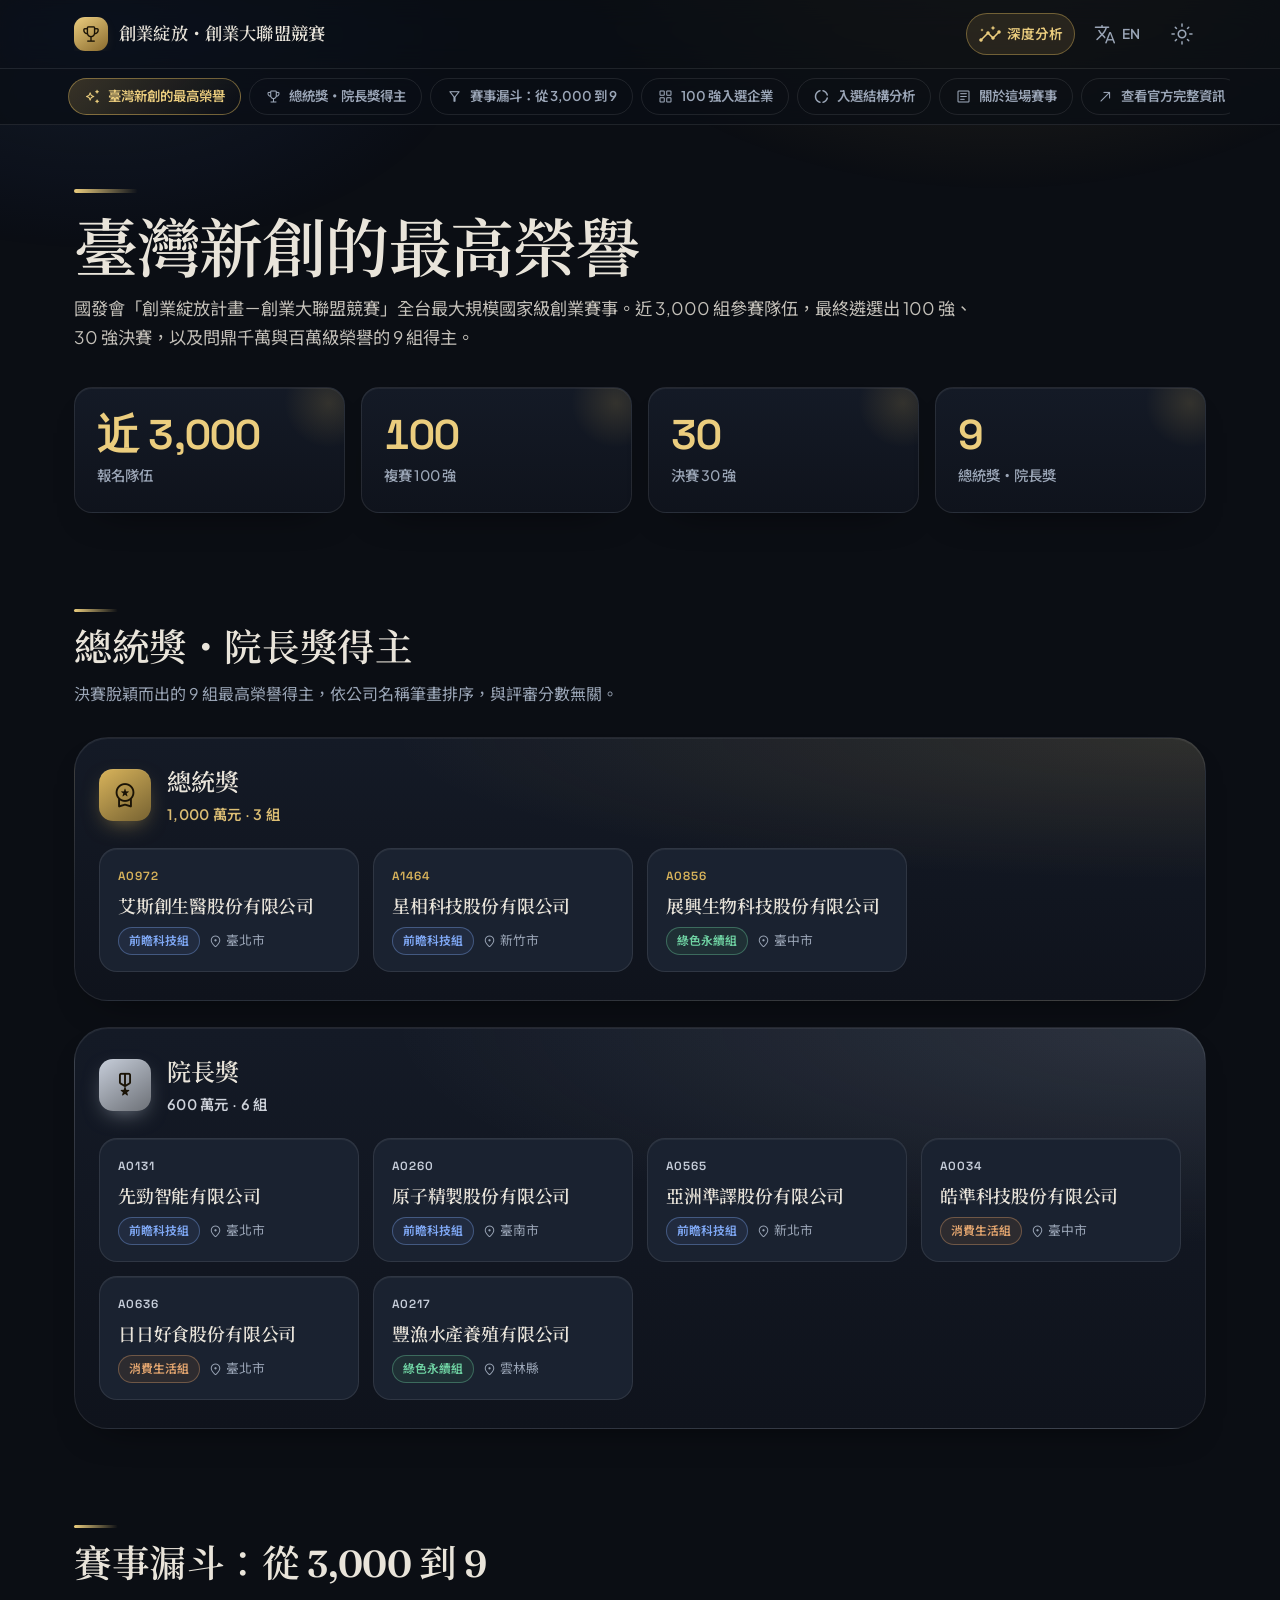
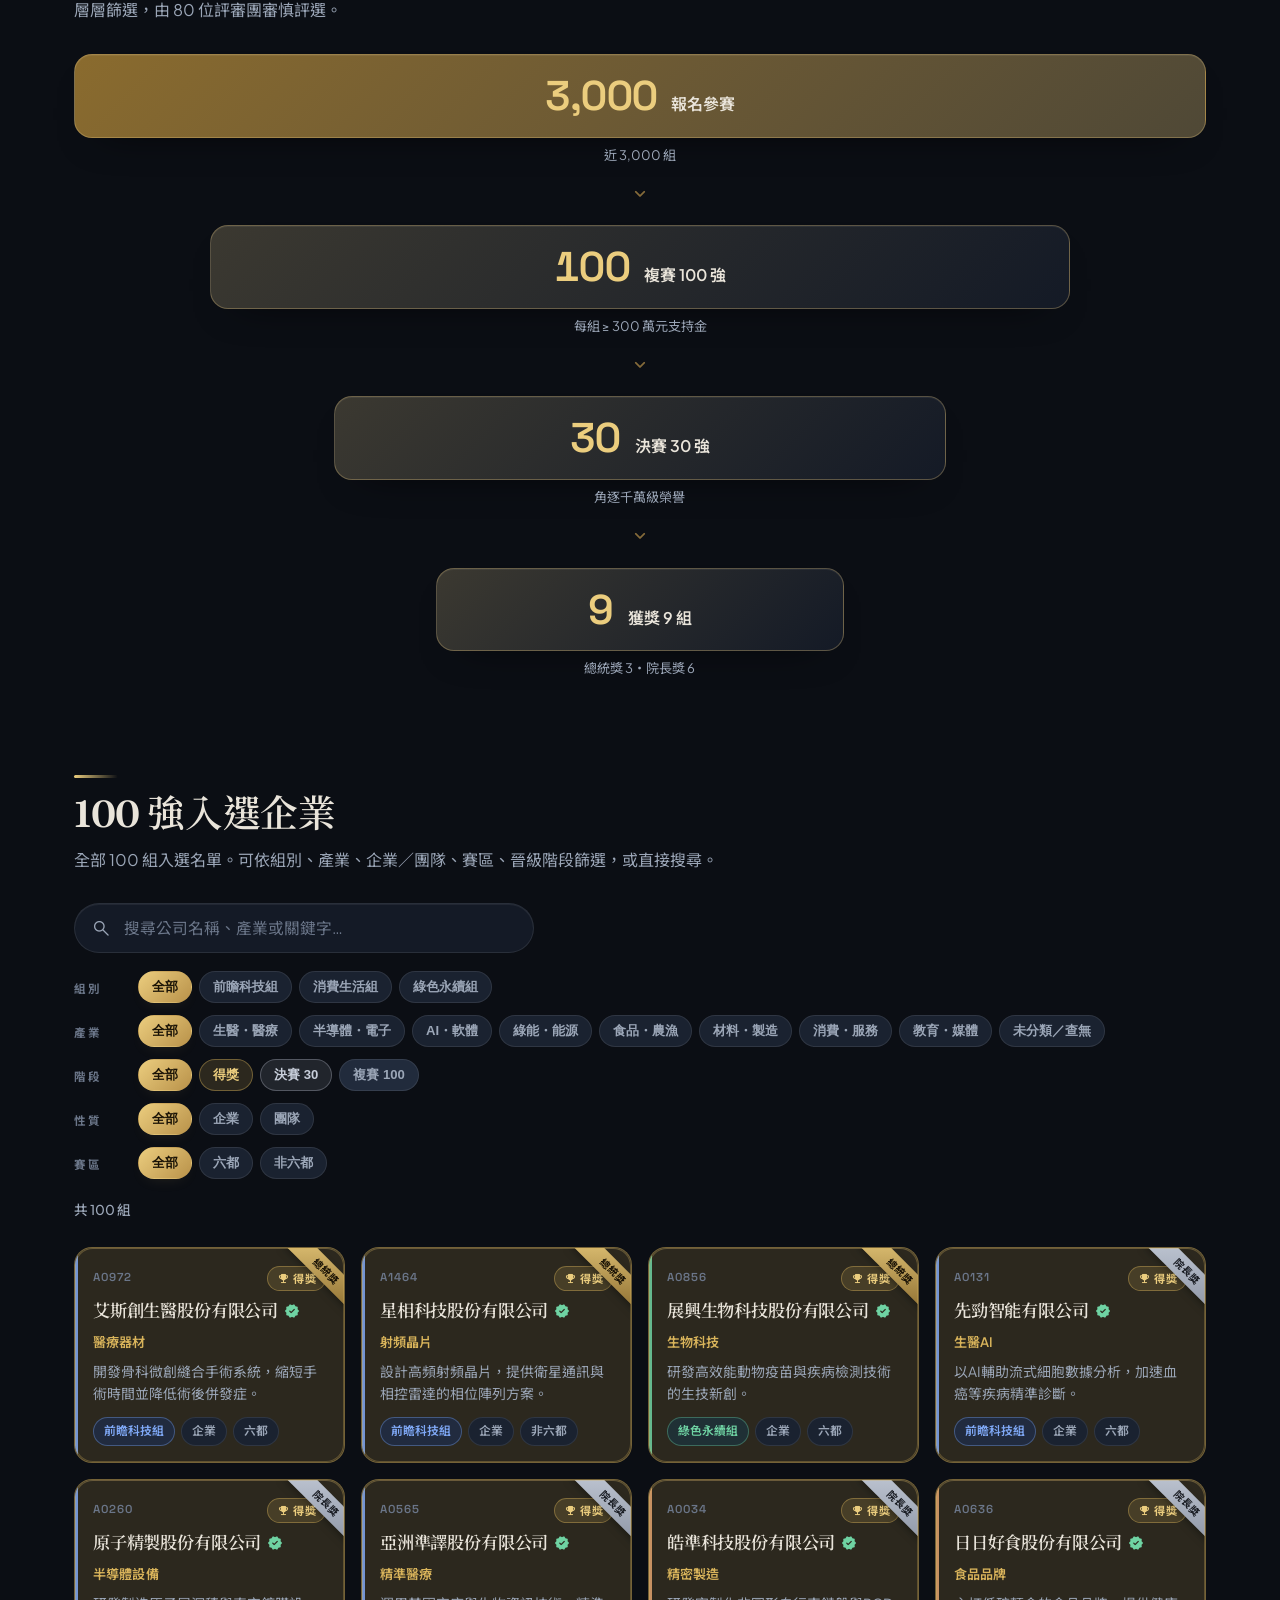
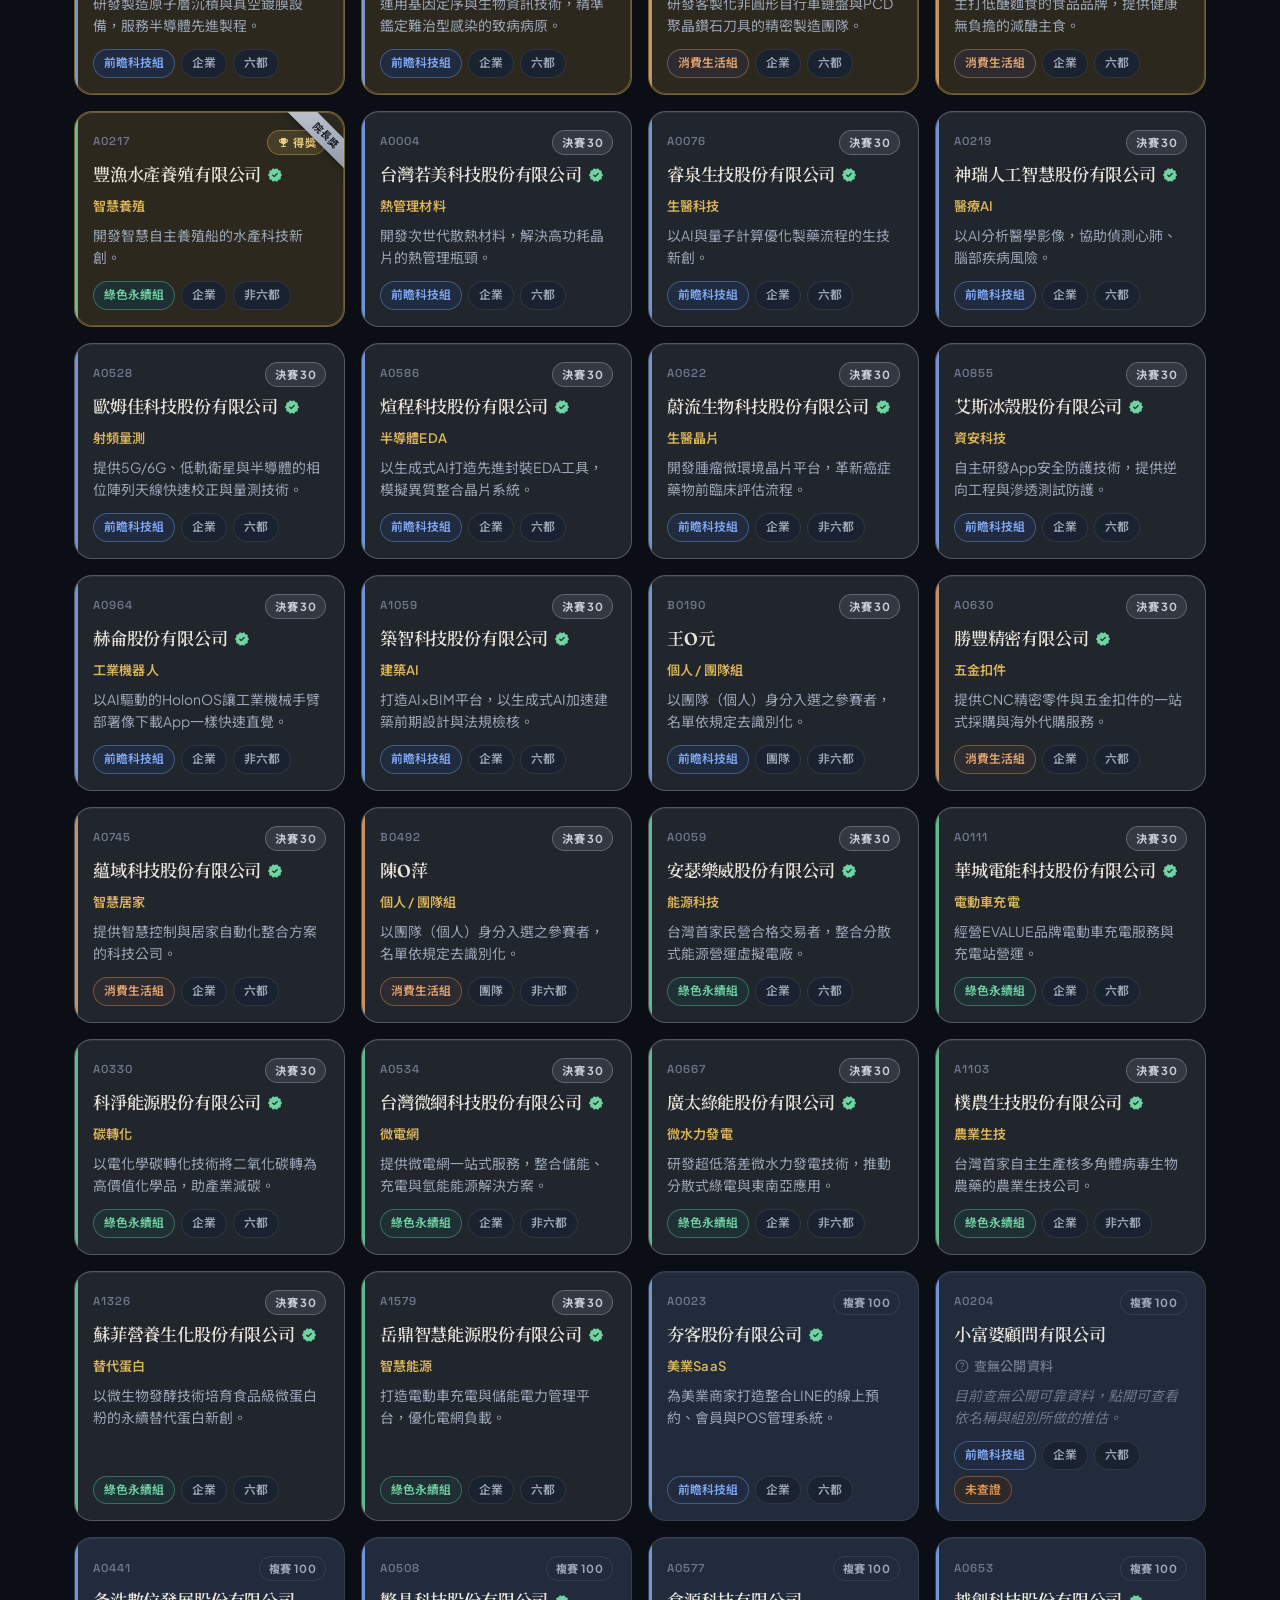
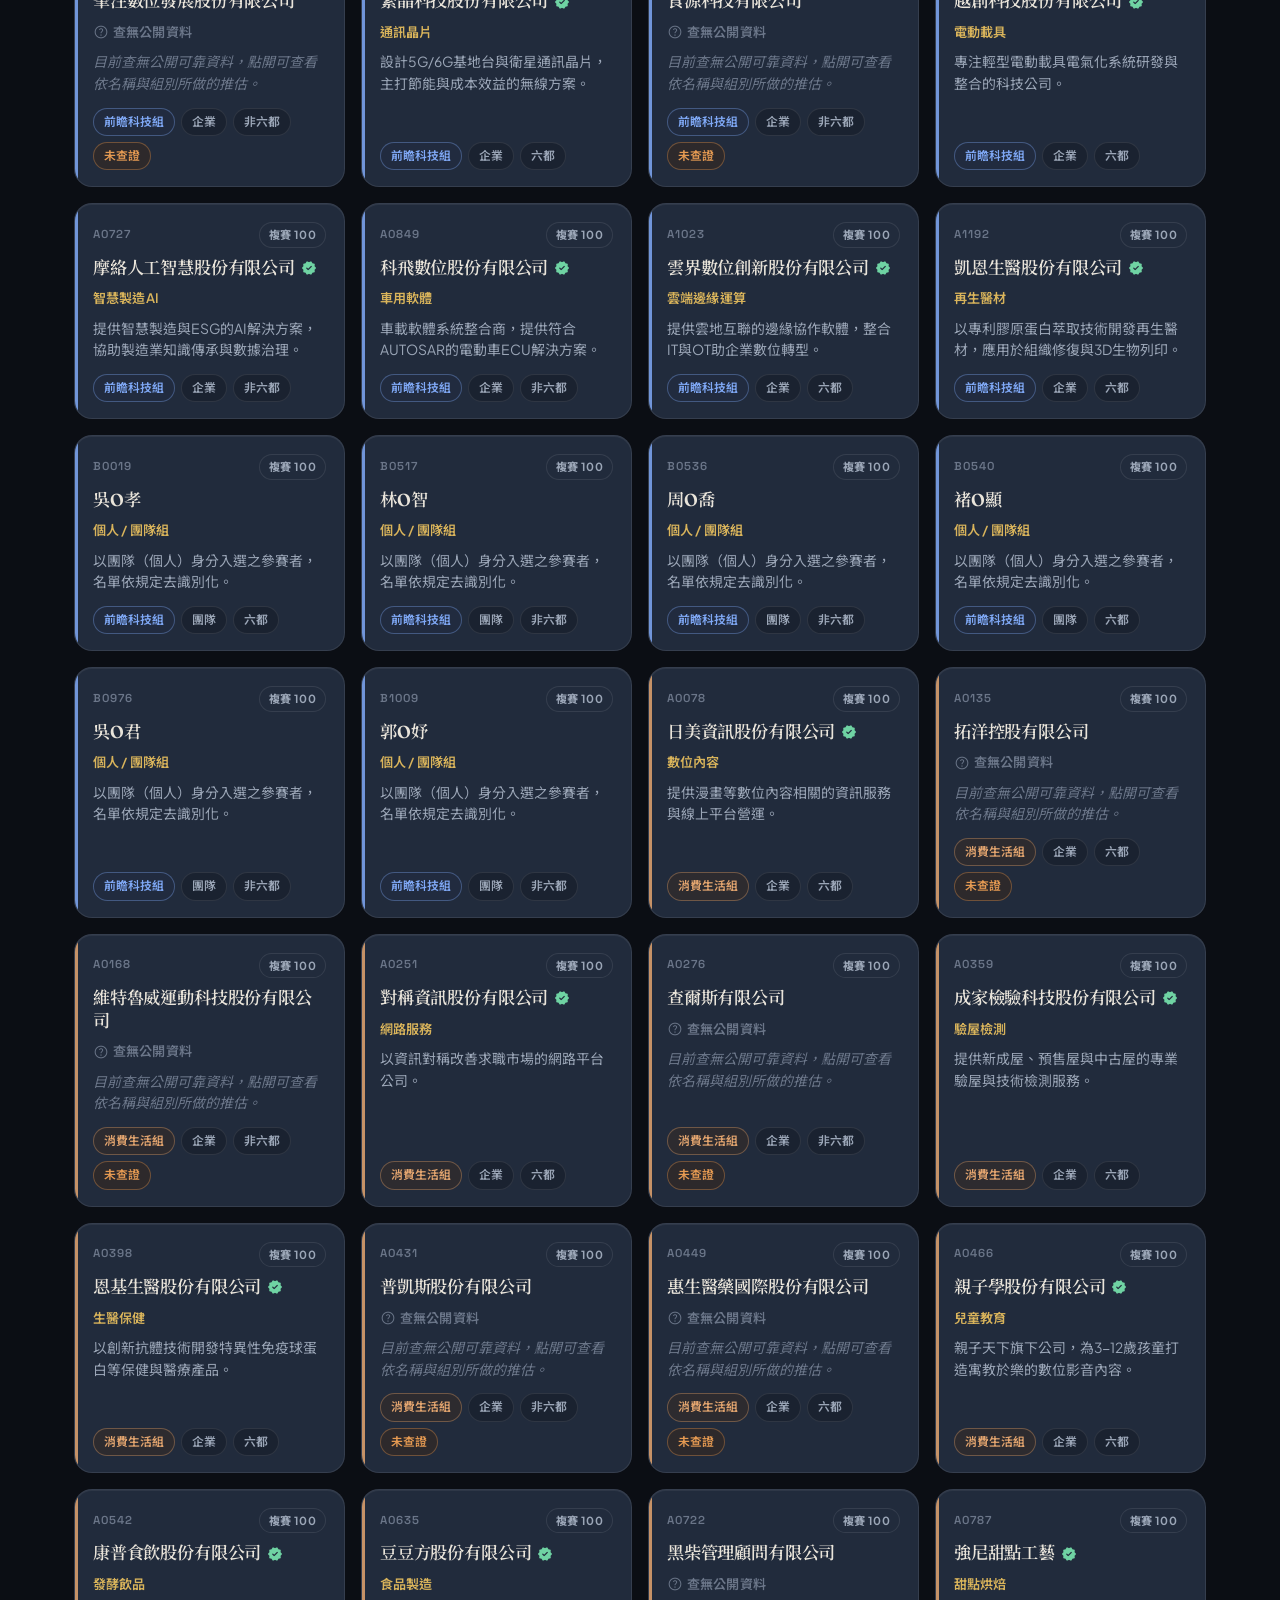
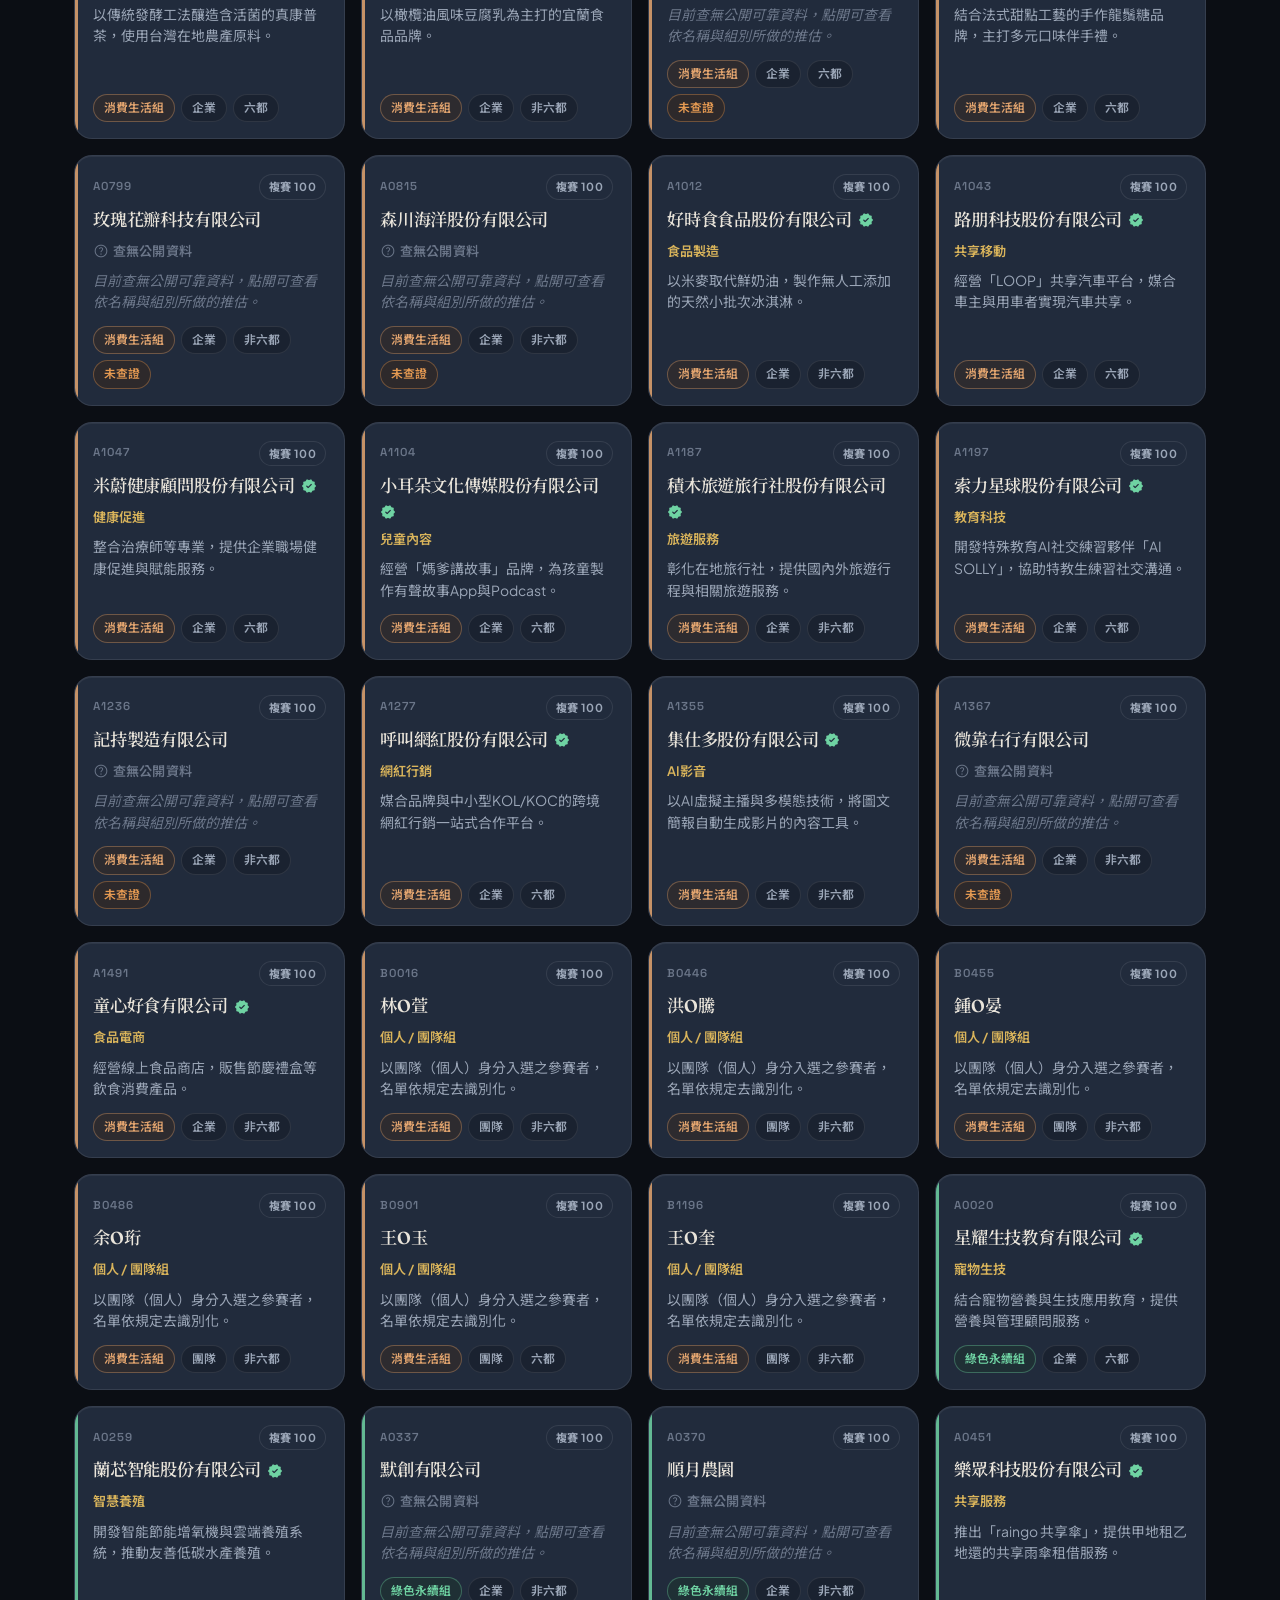
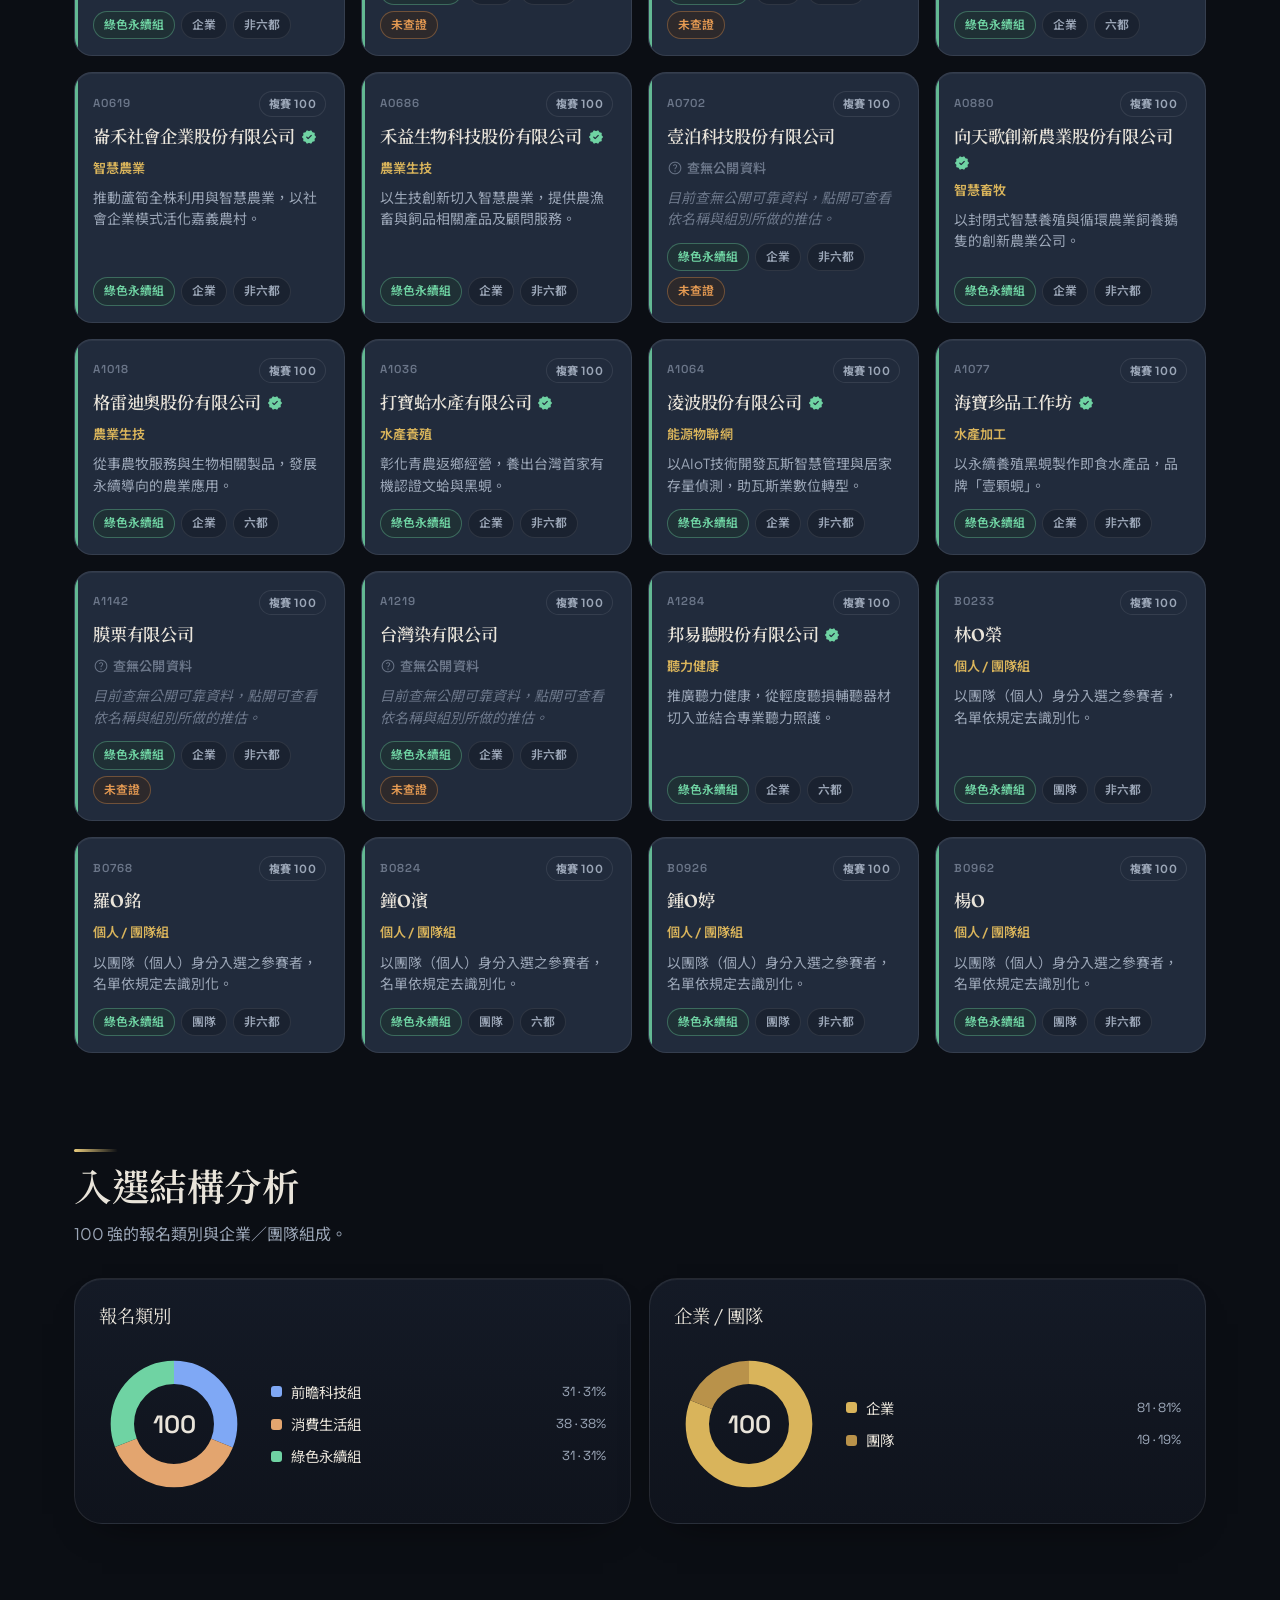
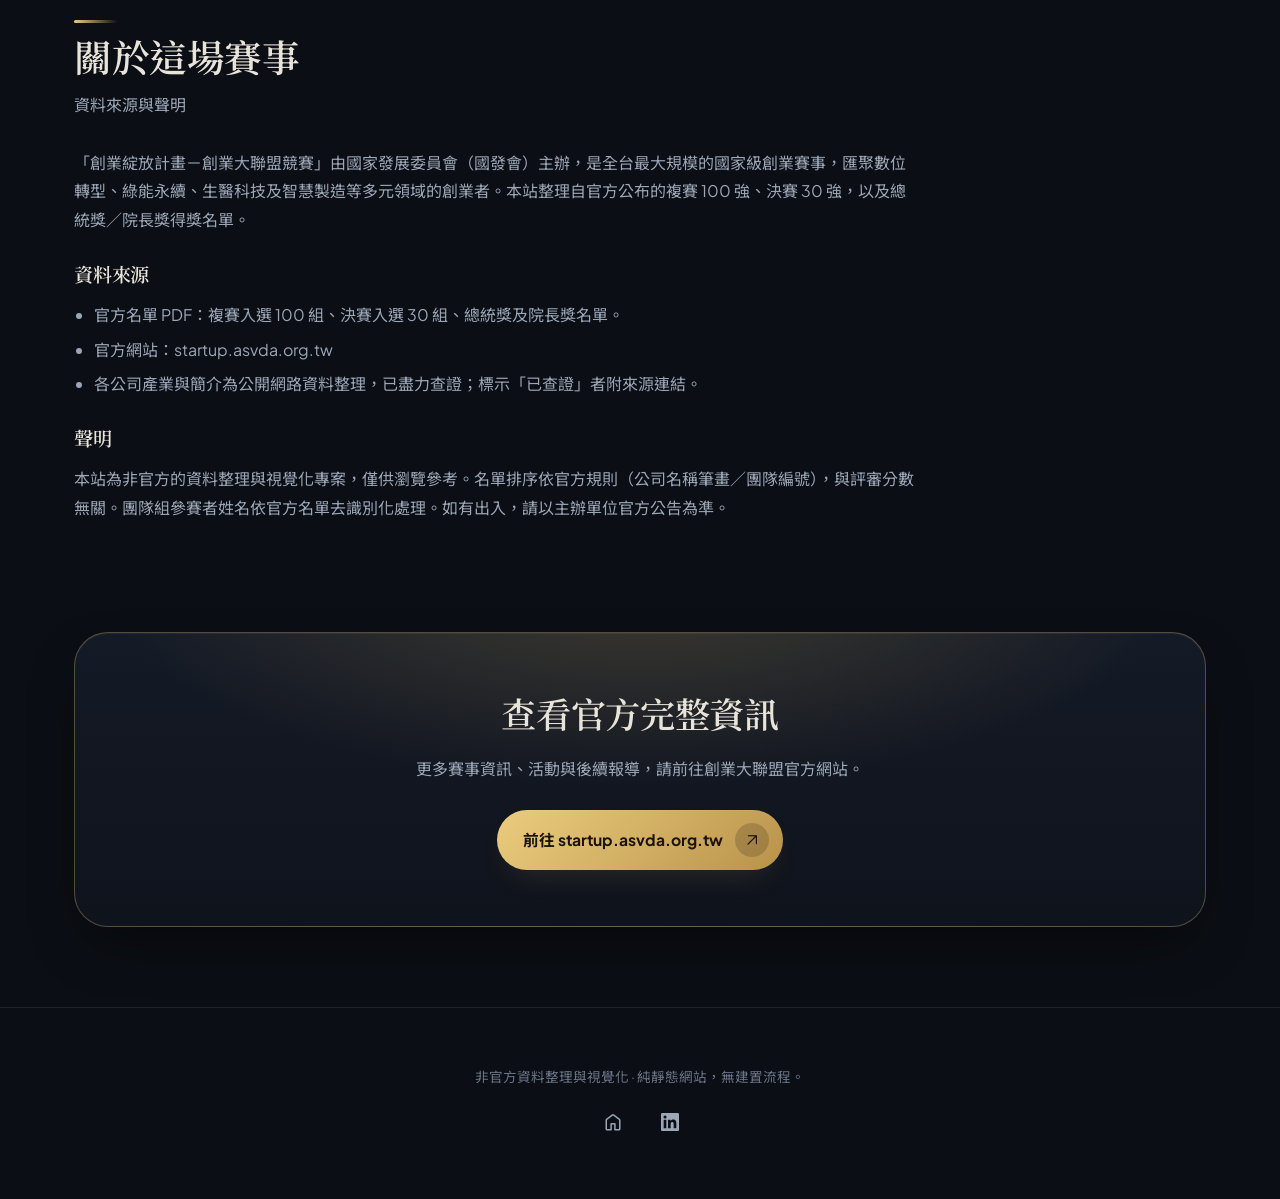
==== commit c4e621d3: "fix: 語言改由網址決定,中英切換鈕換成真正的連結 原本的語言處理有兩個問題,都讓「另一種語言」實際上不存在於網路上:  1. 初始語言讀 localStorage,讀不到就落到英文。但兩頁的靜態 " ====
--- a/index.html
+++ b/index.html
@@ -1,5 +1,5 @@
 <!DOCTYPE html>
-<html lang="zh" data-theme="dark">
+<html lang="zh-Hant" data-theme="dark">
 <head>
   <!-- ==== Google Analytics 4 (Measurement ID: G-B7RN36NKZJ) ==== -->
   <script async src="https://www.googletagmanager.com/gtag/js?id=G-B7RN36NKZJ"></script>
@@ -16,22 +16,22 @@
   <!-- ==== Primary meta ==== -->
   <title>創業綻放・創業大聯盟競賽 — 100 強入選企業與得獎名單</title>
   <meta name="description" content="國發會「創業綻放計畫－創業大聯盟競賽」100 強入選企業、30 強決賽、總統獎與院長獎得主一覽。可依組別、企業／團隊、賽區、晉級階段篩選與搜尋的互動式名單（非官方整理）。" />
-  <link rel="canonical" href="https://tingwei161803.github.io/startup-asvda-org/" />
+  <link rel="canonical" href="https://startup-asvda-org.peteraim.com/" />
   <meta name="theme-color" content="#0B0E14" />
 
   <!-- ==== Open Graph ==== -->
   <meta property="og:type" content="website" />
   <meta property="og:title" content="創業綻放・創業大聯盟競賽 — 100 強入選企業與得獎名單" />
   <meta property="og:description" content="近 3,000 組參賽，100 強、30 強決賽，9 組總統獎／院長獎得主。互動式入選名單（非官方整理）。" />
-  <meta property="og:url" content="https://tingwei161803.github.io/startup-asvda-org/" />
-  <meta property="og:image" content="https://tingwei161803.github.io/startup-asvda-org/assets/og-image.png" />
+  <meta property="og:url" content="https://startup-asvda-org.peteraim.com/" />
+  <meta property="og:image" content="https://startup-asvda-org.peteraim.com/assets/og-image.png" />
   <meta property="og:locale" content="zh_TW" />
 
   <!-- ==== Twitter ==== -->
   <meta name="twitter:card" content="summary_large_image" />
   <meta name="twitter:title" content="創業綻放・創業大聯盟競賽 — 100 強入選企業與得獎名單" />
   <meta name="twitter:description" content="近 3,000 組參賽，100 強、30 強決賽，9 組總統獎／院長獎得主。互動式入選名單（非官方整理）。" />
-  <meta name="twitter:image" content="https://tingwei161803.github.io/startup-asvda-org/assets/og-image.png" />
+  <meta name="twitter:image" content="https://startup-asvda-org.peteraim.com/assets/og-image.png" />
 
   <!-- ==== JSON-LD structured data ==== -->
   <script type="application/ld+json">
@@ -40,7 +40,7 @@
     "@type": "WebSite",
     "name": "創業綻放・創業大聯盟競賽 入選名單",
     "description": "國發會「創業綻放計畫－創業大聯盟競賽」100 強、30 強決賽與總統獎／院長獎得主的互動式整理（非官方）。",
-    "url": "https://tingwei161803.github.io/startup-asvda-org/",
+    "url": "https://startup-asvda-org.peteraim.com/",
     "inLanguage": ["zh-Hant", "en"]
   }
   </script>
@@ -68,11 +68,11 @@
           <span class="material-symbols-rounded">insights</span>
           <span class="icon-btn__txt" id="analysisLabel">深度分析</span>
         </a>
-        <button class="icon-btn" id="langToggle" type="button"
-                title="Language" aria-label="Toggle language / 切換語言">
+        <a class="icon-btn" id="langToggle" href="/en/" hreflang="en" lang="en"
+           rel="alternate" title="English version" aria-label="Read this page in English">
           <span class="material-symbols-rounded">translate</span>
-          <span class="icon-btn__txt" id="langLabel">中</span>
-        </button>
+          <span class="icon-btn__txt">EN</span>
+        </a>
 
         <button class="icon-btn" id="themeToggle" type="button"
                 title="Theme" aria-label="Toggle theme / 切換主題">
@@ -90,7 +90,9 @@
   <span id="top"></span>
 
   <!-- ==== Composite sections (rendered in order from SITE_SECTIONS) ==== -->
-  <main id="sections" aria-live="polite"></main>
+  <main id="sections" aria-live="polite">
+<section class="section section--hero" id="hero" aria-labelledby="hero-heading"><header class="section-head"><h2 id="hero-heading">臺灣新創的最高榮譽</h2><p class="section-head__sub">國發會「創業綻放計畫－創業大聯盟競賽」全台最大規模國家級創業賽事。近 3,000 組參賽隊伍，最終遴選出 100 強、30 強決賽，以及問鼎千萬與百萬級榮譽的 9 組得主。</p></header><div class="hero__stats"><div class="hero__stat" data-item=""><b class="hero__stat-value" data-count="3000" data-prefix="近 ">近 3,000</b><span class="hero__stat-label">報名隊伍</span></div><div class="hero__stat" data-item=""><b class="hero__stat-value" data-count="100" data-prefix="">100</b><span class="hero__stat-label">複賽 100 強</span></div><div class="hero__stat" data-item=""><b class="hero__stat-value" data-count="30" data-prefix="">30</b><span class="hero__stat-label">決賽 30 強</span></div><div class="hero__stat" data-item=""><b class="hero__stat-value" data-count="9" data-prefix="">9</b><span class="hero__stat-label">總統獎・院長獎</span></div></div></section><section class="section section--awards" id="awards" aria-labelledby="awards-heading"><header class="section-head"><h2 id="awards-heading">總統獎・院長獎得主</h2><p class="section-head__sub">決賽脫穎而出的 9 組最高榮譽得主，依公司名稱筆畫排序，與評審分數無關。</p></header><div class="awards"><div class="award-group award-group--president"><div class="award-group__head"><span class="material-symbols-rounded award-group__crown" aria-hidden="true">workspace_premium</span><div class="award-group__heads"><h3 class="award-group__title">總統獎</h3><span class="award-group__prize">1,000 萬元 · 3 組</span></div></div><div class="award-group__grid"><article class="award-card" tabindex="0" role="button" data-item="" data-slug="a0972" aria-label="艾斯創生醫股份有限公司"><span class="award-card__id">A0972</span><h4 class="award-card__name">艾斯創生醫股份有限公司</h4><div class="award-card__meta"><span class="mchip chip--cat cat--frontier-tech">前瞻科技組</span><span class="award-card__city"><span class="material-symbols-rounded" aria-hidden="true">location_on</span>臺北市</span></div></article><article class="award-card" tabindex="0" role="button" data-item="" data-slug="a1464" aria-label="星相科技股份有限公司"><span class="award-card__id">A1464</span><h4 class="award-card__name">星相科技股份有限公司</h4><div class="award-card__meta"><span class="mchip chip--cat cat--frontier-tech">前瞻科技組</span><span class="award-card__city"><span class="material-symbols-rounded" aria-hidden="true">location_on</span>新竹市</span></div></article><article class="award-card" tabindex="0" role="button" data-item="" data-slug="a0856" aria-label="展興生物科技股份有限公司"><span class="award-card__id">A0856</span><h4 class="award-card__name">展興生物科技股份有限公司</h4><div class="award-card__meta"><span class="mchip chip--cat cat--green-sustain">綠色永續組</span><span class="award-card__city"><span class="material-symbols-rounded" aria-hidden="true">location_on</span>臺中市</span></div></article></div></div><div class="award-group award-group--premier"><div class="award-group__head"><span class="material-symbols-rounded award-group__crown" aria-hidden="true">military_tech</span><div class="award-group__heads"><h3 class="award-group__title">院長獎</h3><span class="award-group__prize">600 萬元 · 6 組</span></div></div><div class="award-group__grid"><article class="award-card" tabindex="0" role="button" data-item="" data-slug="a0131" aria-label="先勁智能有限公司"><span class="award-card__id">A0131</span><h4 class="award-card__name">先勁智能有限公司</h4><div class="award-card__meta"><span class="mchip chip--cat cat--frontier-tech">前瞻科技組</span><span class="award-card__city"><span class="material-symbols-rounded" aria-hidden="true">location_on</span>臺北市</span></div></article><article class="award-card" tabindex="0" role="button" data-item="" data-slug="a0260" aria-label="原子精製股份有限公司"><span class="award-card__id">A0260</span><h4 class="award-card__name">原子精製股份有限公司</h4><div class="award-card__meta"><span class="mchip chip--cat cat--frontier-tech">前瞻科技組</span><span class="award-card__city"><span class="material-symbols-rounded" aria-hidden="true">location_on</span>臺南市</span></div></article><article class="award-card" tabindex="0" role="button" data-item="" data-slug="a0565" aria-label="亞洲準譯股份有限公司"><span class="award-card__id">A0565</span><h4 class="award-card__name">亞洲準譯股份有限公司</h4><div class="award-card__meta"><span class="mchip chip--cat cat--frontier-tech">前瞻科技組</span><span class="award-card__city"><span class="material-symbols-rounded" aria-hidden="true">location_on</span>新北市</span></div></article><article class="award-card" tabindex="0" role="button" data-item="" data-slug="a0034" aria-label="皓準科技股份有限公司"><span class="award-card__id">A0034</span><h4 class="award-card__name">皓準科技股份有限公司</h4><div class="award-card__meta"><span class="mchip chip--cat cat--consumer-life">消費生活組</span><span class="award-card__city"><span class="material-symbols-rounded" aria-hidden="true">location_on</span>臺中市</span></div></article><article class="award-card" tabindex="0" role="button" data-item="" data-slug="a0636" aria-label="日日好食股份有限公司"><span class="award-card__id">A0636</span><h4 class="award-card__name">日日好食股份有限公司</h4><div class="award-card__meta"><span class="mchip chip--cat cat--consumer-life">消費生活組</span><span class="award-card__city"><span class="material-symbols-rounded" aria-hidden="true">location_on</span>臺北市</span></div></article><article class="award-card" tabindex="0" role="button" data-item="" data-slug="a0217" aria-label="豐漁水產養殖有限公司"><span class="award-card__id">A0217</span><h4 class="award-card__name">豐漁水產養殖有限公司</h4><div class="award-card__meta"><span class="mchip chip--cat cat--green-sustain">綠色永續組</span><span class="award-card__city"><span class="material-symbols-rounded" aria-hidden="true">location_on</span>雲林縣</span></div></article></div></div></div></section><section class="section section--funnel" id="funnel" aria-labelledby="funnel-heading"><header class="section-head"><h2 id="funnel-heading">賽事漏斗：從 3,000 到 9</h2><p class="section-head__sub">層層篩選，由 80 位評審團審慎評選。</p></header><ol class="funnel"><li class="funnel__row" data-item="" style="--w:100%"><div class="funnel__bar"><b class="funnel__value">3,000</b><span class="funnel__label">報名參賽</span></div><span class="funnel__note">近 3,000 組</span></li><li class="funnel__row" data-item="" style="--w:76%"><div class="funnel__bar"><b class="funnel__value">100</b><span class="funnel__label">複賽 100 強</span></div><span class="funnel__note">每組 ≥ 300 萬元支持金</span></li><li class="funnel__row" data-item="" style="--w:54%"><div class="funnel__bar"><b class="funnel__value">30</b><span class="funnel__label">決賽 30 強</span></div><span class="funnel__note">角逐千萬級榮譽</span></li><li class="funnel__row" data-item="" style="--w:36%"><div class="funnel__bar"><b class="funnel__value">9</b><span class="funnel__label">獲獎 9 組</span></div><span class="funnel__note">總統獎 3・院長獎 6</span></li></ol></section><section class="section section--gallery" id="companies" aria-labelledby="companies-heading"><header class="section-head"><h2 id="companies-heading">100 強入選企業</h2><p class="section-head__sub">全部 100 組入選名單。可依組別、產業、企業／團隊、賽區、晉級階段篩選，或直接搜尋。</p></header><div class="gallery-controls"><div class="search"><span class="material-symbols-rounded" aria-hidden="true">search</span><input id="gallerySearch" type="search" autocomplete="off" value="" placeholder="搜尋公司名稱、產業或關鍵字…" aria-label="搜尋公司名稱、產業或關鍵字…"><button class="search__clear" id="galleryClear" type="button" aria-label="清除" style="display: none;"><span class="material-symbols-rounded">close</span></button></div><div class="filters"><div class="filter-axis"><span class="filter-axis__label">組別</span><div class="filter-axis__chips"><button class="chip filter-chip  is-active" type="button" data-axis="category" data-val="all" aria-pressed="true">全部</button><button class="chip filter-chip cat--frontier-tech" type="button" data-axis="category" data-val="frontier-tech" aria-pressed="false">前瞻科技組</button><button class="chip filter-chip cat--consumer-life" type="button" data-axis="category" data-val="consumer-life" aria-pressed="false">消費生活組</button><button class="chip filter-chip cat--green-sustain" type="button" data-axis="category" data-val="green-sustain" aria-pressed="false">綠色永續組</button></div></div><div class="filter-axis"><span class="filter-axis__label">產業</span><div class="filter-axis__chips"><button class="chip filter-chip  is-active" type="button" data-axis="industry" data-val="all" aria-pressed="true">全部</button><button class="chip filter-chip ind--biomed" type="button" data-axis="industry" data-val="biomed" aria-pressed="false">生醫・醫療</button><button class="chip filter-chip ind--semicon" type="button" data-axis="industry" data-val="semicon" aria-pressed="false">半導體・電子</button><button class="chip filter-chip ind--ai-soft" type="button" data-axis="industry" data-val="ai-soft" aria-pressed="false">AI・軟體</button><button class="chip filter-chip ind--energy" type="button" data-axis="industry" data-val="energy" aria-pressed="false">綠能・能源</button><button class="chip filter-chip ind--food-agri" type="button" data-axis="industry" data-val="food-agri" aria-pressed="false">食品・農漁</button><button class="chip filter-chip ind--material-mfg" type="button" data-axis="industry" data-val="material-mfg" aria-pressed="false">材料・製造</button><button class="chip filter-chip ind--consumer" type="button" data-axis="industry" data-val="consumer" aria-pressed="false">消費・服務</button><button class="chip filter-chip ind--edu-media" type="button" data-axis="industry" data-val="edu-media" aria-pressed="false">教育・媒體</button><button class="chip filter-chip ind--unknown" type="button" data-axis="industry" data-val="unknown" aria-pressed="false">未分類／查無</button></div></div><div class="filter-axis"><span class="filter-axis__label">階段</span><div class="filter-axis__chips"><button class="chip filter-chip  is-active" type="button" data-axis="stage" data-val="all" aria-pressed="true">全部</button><button class="chip filter-chip stage--winner" type="button" data-axis="stage" data-val="winner" aria-pressed="false">得獎</button><button class="chip filter-chip stage--final" type="button" data-axis="stage" data-val="final" aria-pressed="false">決賽 30</button><button class="chip filter-chip stage--semi" type="button" data-axis="stage" data-val="semi" aria-pressed="false">複賽 100</button></div></div><div class="filter-axis"><span class="filter-axis__label">性質</span><div class="filter-axis__chips"><button class="chip filter-chip  is-active" type="button" data-axis="type" data-val="all" aria-pressed="true">全部</button><button class="chip filter-chip " type="button" data-axis="type" data-val="company" aria-pressed="false">企業</button><button class="chip filter-chip " type="button" data-axis="type" data-val="team" aria-pressed="false">團隊</button></div></div><div class="filter-axis"><span class="filter-axis__label">賽區</span><div class="filter-axis__chips"><button class="chip filter-chip  is-active" type="button" data-axis="region" data-val="all" aria-pressed="true">全部</button><button class="chip filter-chip " type="button" data-axis="region" data-val="metro" aria-pressed="false">六都</button><button class="chip filter-chip " type="button" data-axis="region" data-val="non-metro" aria-pressed="false">非六都</button></div></div></div><p class="result-count" id="resultCount" aria-live="polite">共 100 組</p></div><div class="grid" id="galleryGrid"><article class="ccard card stage--winner" tabindex="0" role="button" data-item="" data-slug="a0972" aria-label="艾斯創生醫股份有限公司"><span class="ccard__ribbon ribbon--president">總統獎</span><div class="ccard__top"><span class="ccard__id">A0972</span><span class="stage-badge stage--winner"><span class="material-symbols-rounded" aria-hidden="true">emoji_events</span>得獎</span></div><h3 class="ccard__name">艾斯創生醫股份有限公司<span class="ccard__verified" title="已查證"><span class="material-symbols-rounded" aria-hidden="true">verified</span></span></h3><p class="ccard__industry">醫療器材</p><p class="ccard__summary">開發骨科微創縫合手術系統，縮短手術時間並降低術後併發症。</p><div class="ccard__chips"><span class="mchip chip--cat cat--frontier-tech">前瞻科技組</span><span class="mchip">企業</span><span class="mchip">六都</span></div></article><article class="ccard card stage--winner" tabindex="0" role="button" data-item="" data-slug="a1464" aria-label="星相科技股份有限公司"><span class="ccard__ribbon ribbon--president">總統獎</span><div class="ccard__top"><span class="ccard__id">A1464</span><span class="stage-badge stage--winner"><span class="material-symbols-rounded" aria-hidden="true">emoji_events</span>得獎</span></div><h3 class="ccard__name">星相科技股份有限公司<span class="ccard__verified" title="已查證"><span class="material-symbols-rounded" aria-hidden="true">verified</span></span></h3><p class="ccard__industry">射頻晶片</p><p class="ccard__summary">設計高頻射頻晶片，提供衛星通訊與相控雷達的相位陣列方案。</p><div class="ccard__chips"><span class="mchip chip--cat cat--frontier-tech">前瞻科技組</span><span class="mchip">企業</span><span class="mchip">非六都</span></div></article><article class="ccard card stage--winner" tabindex="0" role="button" data-item="" data-slug="a0856" aria-label="展興生物科技股份有限公司"><span class="ccard__ribbon ribbon--president">總統獎</span><div class="ccard__top"><span class="ccard__id">A0856</span><span class="stage-badge stage--winner"><span class="material-symbols-rounded" aria-hidden="true">emoji_events</span>得獎</span></div><h3 class="ccard__name">展興生物科技股份有限公司<span class="ccard__verified" title="已查證"><span class="material-symbols-rounded" aria-hidden="true">verified</span></span></h3><p class="ccard__industry">生物科技</p><p class="ccard__summary">研發高效能動物疫苗與疾病檢測技術的生技新創。</p><div class="ccard__chips"><span class="mchip chip--cat cat--green-sustain">綠色永續組</span><span class="mchip">企業</span><span class="mchip">六都</span></div></article><article class="ccard card stage--winner" tabindex="0" role="button" data-item="" data-slug="a0131" aria-label="先勁智能有限公司"><span class="ccard__ribbon ribbon--premier">院長獎</span><div class="ccard__top"><span class="ccard__id">A0131</span><span class="stage-badge stage--winner"><span class="material-symbols-rounded" aria-hidden="true">emoji_events</span>得獎</span></div><h3 class="ccard__name">先勁智能有限公司<span class="ccard__verified" title="已查證"><span class="material-symbols-rounded" aria-hidden="true">verified</span></span></h3><p class="ccard__industry">生醫AI</p><p class="ccard__summary">以AI輔助流式細胞數據分析，加速血癌等疾病精準診斷。</p><div class="ccard__chips"><span class="mchip chip--cat cat--frontier-tech">前瞻科技組</span><span class="mchip">企業</span><span class="mchip">六都</span></div></article><article class="ccard card stage--winner" tabindex="0" role="button" data-item="" data-slug="a0260" aria-label="原子精製股份有限公司"><span class="ccard__ribbon ribbon--premier">院長獎</span><div class="ccard__top"><span class="ccard__id">A0260</span><span class="stage-badge stage--winner"><span class="material-symbols-rounded" aria-hidden="true">emoji_events</span>得獎</span></div><h3 class="ccard__name">原子精製股份有限公司<span class="ccard__verified" title="已查證"><span class="material-symbols-rounded" aria-hidden="true">verified</span></span></h3><p class="ccard__industry">半導體設備</p><p class="ccard__summary">研發製造原子層沉積與真空鍍膜設備，服務半導體先進製程。</p><div class="ccard__chips"><span class="mchip chip--cat cat--frontier-tech">前瞻科技組</span><span class="mchip">企業</span><span class="mchip">六都</span></div></article><article class="ccard card stage--winner" tabindex="0" role="button" data-item="" data-slug="a0565" aria-label="亞洲準譯股份有限公司"><span class="ccard__ribbon ribbon--premier">院長獎</span><div class="ccard__top"><span class="ccard__id">A0565</span><span class="stage-badge stage--winner"><span class="material-symbols-rounded" aria-hidden="true">emoji_events</span>得獎</span></div><h3 class="ccard__name">亞洲準譯股份有限公司<span class="ccard__verified" title="已查證"><span class="material-symbols-rounded" aria-hidden="true">verified</span></span></h3><p class="ccard__industry">精準醫療</p><p class="ccard__summary">運用基因定序與生物資訊技術，精準鑑定難治型感染的致病病原。</p><div class="ccard__chips"><span class="mchip chip--cat cat--frontier-tech">前瞻科技組</span><span class="mchip">企業</span><span class="mchip">六都</span></div></article><article class="ccard card stage--winner" tabindex="0" role="button" data-item="" data-slug="a0034" aria-label="皓準科技股份有限公司"><span class="ccard__ribbon ribbon--premier">院長獎</span><div class="ccard__top"><span class="ccard__id">A0034</span><span class="stage-badge stage--winner"><span class="material-symbols-rounded" aria-hidden="true">emoji_events</span>得獎</span></div><h3 class="ccard__name">皓準科技股份有限公司<span class="ccard__verified" title="已查證"><span class="material-symbols-rounded" aria-hidden="true">verified</span></span></h3><p class="ccard__industry">精密製造</p><p class="ccard__summary">研發客製化非圓形自行車鏈盤與PCD聚晶鑽石刀具的精密製造團隊。</p><div class="ccard__chips"><span class="mchip chip--cat cat--consumer-life">消費生活組</span><span class="mchip">企業</span><span class="mchip">六都</span></div></article><article class="ccard card stage--winner" tabindex="0" role="button" data-item="" data-slug="a0636" aria-label="日日好食股份有限公司"><span class="ccard__ribbon ribbon--premier">院長獎</span><div class="ccard__top"><span class="ccard__id">A0636</span><span class="stage-badge stage--winner"><span class="material-symbols-rounded" aria-hidden="true">emoji_events</span>得獎</span></div><h3 class="ccard__name">日日好食股份有限公司<span class="ccard__verified" title="已查證"><span class="material-symbols-rounded" aria-hidden="true">verified</span></span></h3><p class="ccard__industry">食品品牌</p><p class="ccard__summary">主打低醣麵食的食品品牌，提供健康無負擔的減醣主食。</p><div class="ccard__chips"><span class="mchip chip--cat cat--consumer-life">消費生活組</span><span class="mchip">企業</span><span class="mchip">六都</span></div></article><article class="ccard card stage--winner" tabindex="0" role="button" data-item="" data-slug="a0217" aria-label="豐漁水產養殖有限公司"><span class="ccard__ribbon ribbon--premier">院長獎</span><div class="ccard__top"><span class="ccard__id">A0217</span><span class="stage-badge stage--winner"><span class="material-symbols-rounded" aria-hidden="true">emoji_events</span>得獎</span></div><h3 class="ccard__name">豐漁水產養殖有限公司<span class="ccard__verified" title="已查證"><span class="material-symbols-rounded" aria-hidden="true">verified</span></span></h3><p class="ccard__industry">智慧養殖</p><p class="ccard__summary">開發智慧自主養殖船的水產科技新創。</p><div class="ccard__chips"><span class="mchip chip--cat cat--green-sustain">綠色永續組</span><span class="mchip">企業</span><span class="mchip">非六都</span></div></article><article class="ccard card stage--final" tabindex="0" role="button" data-item="" data-slug="a0004" aria-label="台灣若美科技股份有限公司"><div class="ccard__top"><span class="ccard__id">A0004</span><span class="stage-badge stage--final">決賽 30</span></div><h3 class="ccard__name">台灣若美科技股份有限公司<span class="ccard__verified" title="已查證"><span class="material-symbols-rounded" aria-hidden="true">verified</span></span></h3><p class="ccard__industry">熱管理材料</p><p class="ccard__summary">開發次世代散熱材料，解決高功耗晶片的熱管理瓶頸。</p><div class="ccard__chips"><span class="mchip chip--cat cat--frontier-tech">前瞻科技組</span><span class="mchip">企業</span><span class="mchip">六都</span></div></article><article class="ccard card stage--final" tabindex="0" role="button" data-item="" data-slug="a0076" aria-label="睿泉生技股份有限公司"><div class="ccard__top"><span class="ccard__id">A0076</span><span class="stage-badge stage--final">決賽 30</span></div><h3 class="ccard__name">睿泉生技股份有限公司<span class="ccard__verified" title="已查證"><span class="material-symbols-rounded" aria-hidden="true">verified</span></span></h3><p class="ccard__industry">生醫科技</p><p class="ccard__summary">以AI與量子計算優化製藥流程的生技新創。</p><div class="ccard__chips"><span class="mchip chip--cat cat--frontier-tech">前瞻科技組</span><span class="mchip">企業</span><span class="mchip">六都</span></div></article><article class="ccard card stage--final" tabindex="0" role="button" data-item="" data-slug="a0219" aria-label="神瑞人工智慧股份有限公司"><div class="ccard__top"><span class="ccard__id">A0219</span><span class="stage-badge stage--final">決賽 30</span></div><h3 class="ccard__name">神瑞人工智慧股份有限公司<span class="ccard__verified" title="已查證"><span class="material-symbols-rounded" aria-hidden="true">verified</span></span></h3><p class="ccard__industry">醫療AI</p><p class="ccard__summary">以AI分析醫學影像，協助偵測心肺、腦部疾病風險。</p><div class="ccard__chips"><span class="mchip chip--cat cat--frontier-tech">前瞻科技組</span><span class="mchip">企業</span><span class="mchip">六都</span></div></article><article class="ccard card stage--final" tabindex="0" role="button" data-item="" data-slug="a0528" aria-label="歐姆佳科技股份有限公司"><div class="ccard__top"><span class="ccard__id">A0528</span><span class="stage-badge stage--final">決賽 30</span></div><h3 class="ccard__name">歐姆佳科技股份有限公司<span class="ccard__verified" title="已查證"><span class="material-symbols-rounded" aria-hidden="true">verified</span></span></h3><p class="ccard__industry">射頻量測</p><p class="ccard__summary">提供5G/6G、低軌衛星與半導體的相位陣列天線快速校正與量測技術。</p><div class="ccard__chips"><span class="mchip chip--cat cat--frontier-tech">前瞻科技組</span><span class="mchip">企業</span><span class="mchip">六都</span></div></article><article class="ccard card stage--final" tabindex="0" role="button" data-item="" data-slug="a0586" aria-label="煊程科技股份有限公司"><div class="ccard__top"><span class="ccard__id">A0586</span><span class="stage-badge stage--final">決賽 30</span></div><h3 class="ccard__name">煊程科技股份有限公司<span class="ccard__verified" title="已查證"><span class="material-symbols-rounded" aria-hidden="true">verified</span></span></h3><p class="ccard__industry">半導體EDA</p><p class="ccard__summary">以生成式AI打造先進封裝EDA工具，模擬異質整合晶片系統。</p><div class="ccard__chips"><span class="mchip chip--cat cat--frontier-tech">前瞻科技組</span><span class="mchip">企業</span><span class="mchip">六都</span></div></article><article class="ccard card stage--final" tabindex="0" role="button" data-item="" data-slug="a0622" aria-label="蔚流生物科技股份有限公司"><div class="ccard__top"><span class="ccard__id">A0622</span><span class="stage-badge stage--final">決賽 30</span></div><h3 class="ccard__name">蔚流生物科技股份有限公司<span class="ccard__verified" title="已查證"><span class="material-symbols-rounded" aria-hidden="true">verified</span></span></h3><p class="ccard__industry">生醫晶片</p><p class="ccard__summary">開發腫瘤微環境晶片平台，革新癌症藥物前臨床評估流程。</p><div class="ccard__chips"><span class="mchip chip--cat cat--frontier-tech">前瞻科技組</span><span class="mchip">企業</span><span class="mchip">非六都</span></div></article><article class="ccard card stage--final" tabindex="0" role="button" data-item="" data-slug="a0855" aria-label="艾斯冰殼股份有限公司"><div class="ccard__top"><span class="ccard__id">A0855</span><span class="stage-badge stage--final">決賽 30</span></div><h3 class="ccard__name">艾斯冰殼股份有限公司<span class="ccard__verified" title="已查證"><span class="material-symbols-rounded" aria-hidden="true">verified</span></span></h3><p class="ccard__industry">資安科技</p><p class="ccard__summary">自主研發App安全防護技術，提供逆向工程與滲透測試防護。</p><div class="ccard__chips"><span class="mchip chip--cat cat--frontier-tech">前瞻科技組</span><span class="mchip">企業</span><span class="mchip">六都</span></div></article><article class="ccard card stage--final" tabindex="0" role="button" data-item="" data-slug="a0964" aria-label="赫侖股份有限公司"><div class="ccard__top"><span class="ccard__id">A0964</span><span class="stage-badge stage--final">決賽 30</span></div><h3 class="ccard__name">赫侖股份有限公司<span class="ccard__verified" title="已查證"><span class="material-symbols-rounded" aria-hidden="true">verified</span></span></h3><p class="ccard__industry">工業機器人</p><p class="ccard__summary">以AI驅動的HolonOS讓工業機械手臂部署像下載App一樣快速直覺。</p><div class="ccard__chips"><span class="mchip chip--cat cat--frontier-tech">前瞻科技組</span><span class="mchip">企業</span><span class="mchip">非六都</span></div></article><article class="ccard card stage--final" tabindex="0" role="button" data-item="" data-slug="a1059" aria-label="築智科技股份有限公司"><div class="ccard__top"><span class="ccard__id">A1059</span><span class="stage-badge stage--final">決賽 30</span></div><h3 class="ccard__name">築智科技股份有限公司<span class="ccard__verified" title="已查證"><span class="material-symbols-rounded" aria-hidden="true">verified</span></span></h3><p class="ccard__industry">建築AI</p><p class="ccard__summary">打造AI×BIM平台，以生成式AI加速建築前期設計與法規檢核。</p><div class="ccard__chips"><span class="mchip chip--cat cat--frontier-tech">前瞻科技組</span><span class="mchip">企業</span><span class="mchip">六都</span></div></article><article class="ccard card stage--final" tabindex="0" role="button" data-item="" data-slug="b0190" aria-label="王O元"><div class="ccard__top"><span class="ccard__id">B0190</span><span class="stage-badge stage--final">決賽 30</span></div><h3 class="ccard__name">王O元</h3><p class="ccard__industry">個人 / 團隊組</p><p class="ccard__summary">以團隊（個人）身分入選之參賽者，名單依規定去識別化。</p><div class="ccard__chips"><span class="mchip chip--cat cat--frontier-tech">前瞻科技組</span><span class="mchip">團隊</span><span class="mchip">非六都</span></div></article><article class="ccard card stage--final" tabindex="0" role="button" data-item="" data-slug="a0630" aria-label="勝豐精密有限公司"><div class="ccard__top"><span class="ccard__id">A0630</span><span class="stage-badge stage--final">決賽 30</span></div><h3 class="ccard__name">勝豐精密有限公司<span class="ccard__verified" title="已查證"><span class="material-symbols-rounded" aria-hidden="true">verified</span></span></h3><p class="ccard__industry">五金扣件</p><p class="ccard__summary">提供CNC精密零件與五金扣件的一站式採購與海外代購服務。</p><div class="ccard__chips"><span class="mchip chip--cat cat--consumer-life">消費生活組</span><span class="mchip">企業</span><span class="mchip">六都</span></div></article><article class="ccard card stage--final" tabindex="0" role="button" data-item="" data-slug="a0745" aria-label="蘊域科技股份有限公司"><div class="ccard__top"><span class="ccard__id">A0745</span><span class="stage-badge stage--final">決賽 30</span></div><h3 class="ccard__name">蘊域科技股份有限公司<span class="ccard__verified" title="已查證"><span class="material-symbols-rounded" aria-hidden="true">verified</span></span></h3><p class="ccard__industry">智慧居家</p><p class="ccard__summary">提供智慧控制與居家自動化整合方案的科技公司。</p><div class="ccard__chips"><span class="mchip chip--cat cat--consumer-life">消費生活組</span><span class="mchip">企業</span><span class="mchip">六都</span></div></article><article class="ccard card stage--final" tabindex="0" role="button" data-item="" data-slug="b0492" aria-label="陳O萍"><div class="ccard__top"><span class="ccard__id">B0492</span><span class="stage-badge stage--final">決賽 30</span></div><h3 class="ccard__name">陳O萍</h3><p class="ccard__industry">個人 / 團隊組</p><p class="ccard__summary">以團隊（個人）身分入選之參賽者，名單依規定去識別化。</p><div class="ccard__chips"><span class="mchip chip--cat cat--consumer-life">消費生活組</span><span class="mchip">團隊</span><span class="mchip">非六都</span></div></article><article class="ccard card stage--final" tabindex="0" role="button" data-item="" data-slug="a0059" aria-label="安瑟樂威股份有限公司"><div class="ccard__top"><span class="ccard__id">A0059</span><span class="stage-badge stage--final">決賽 30</span></div><h3 class="ccard__name">安瑟樂威股份有限公司<span class="ccard__verified" title="已查證"><span class="material-symbols-rounded" aria-hidden="true">verified</span></span></h3><p class="ccard__industry">能源科技</p><p class="ccard__summary">台灣首家民營合格交易者，整合分散式能源營運虛擬電廠。</p><div class="ccard__chips"><span class="mchip chip--cat cat--green-sustain">綠色永續組</span><span class="mchip">企業</span><span class="mchip">六都</span></div></article><article class="ccard card stage--final" tabindex="0" role="button" data-item="" data-slug="a0111" aria-label="華城電能科技股份有限公司"><div class="ccard__top"><span class="ccard__id">A0111</span><span class="stage-badge stage--final">決賽 30</span></div><h3 class="ccard__name">華城電能科技股份有限公司<span class="ccard__verified" title="已查證"><span class="material-symbols-rounded" aria-hidden="true">verified</span></span></h3><p class="ccard__industry">電動車充電</p><p class="ccard__summary">經營EVALUE品牌電動車充電服務與充電站營運。</p><div class="ccard__chips"><span class="mchip chip--cat cat--green-sustain">綠色永續組</span><span class="mchip">企業</span><span class="mchip">六都</span></div></article><article class="ccard card stage--final" tabindex="0" role="button" data-item="" data-slug="a0330" aria-label="科淨能源股份有限公司"><div class="ccard__top"><span class="ccard__id">A0330</span><span class="stage-badge stage--final">決賽 30</span></div><h3 class="ccard__name">科淨能源股份有限公司<span class="ccard__verified" title="已查證"><span class="material-symbols-rounded" aria-hidden="true">verified</span></span></h3><p class="ccard__industry">碳轉化</p><p class="ccard__summary">以電化學碳轉化技術將二氧化碳轉為高價值化學品，助產業減碳。</p><div class="ccard__chips"><span class="mchip chip--cat cat--green-sustain">綠色永續組</span><span class="mchip">企業</span><span class="mchip">六都</span></div></article><article class="ccard card stage--final" tabindex="0" role="button" data-item="" data-slug="a0534" aria-label="台灣微網科技股份有限公司"><div class="ccard__top"><span class="ccard__id">A0534</span><span class="stage-badge stage--final">決賽 30</span></div><h3 class="ccard__name">台灣微網科技股份有限公司<span class="ccard__verified" title="已查證"><span class="material-symbols-rounded" aria-hidden="true">verified</span></span></h3><p class="ccard__industry">微電網</p><p class="ccard__summary">提供微電網一站式服務，整合儲能、充電與氫能能源解決方案。</p><div class="ccard__chips"><span class="mchip chip--cat cat--green-sustain">綠色永續組</span><span class="mchip">企業</span><span class="mchip">非六都</span></div></article><article class="ccard card stage--final" tabindex="0" role="button" data-item="" data-slug="a0667" aria-label="廣太綠能股份有限公司"><div class="ccard__top"><span class="ccard__id">A0667</span><span class="stage-badge stage--final">決賽 30</span></div><h3 class="ccard__name">廣太綠能股份有限公司<span class="ccard__verified" title="已查證"><span class="material-symbols-rounded" aria-hidden="true">verified</span></span></h3><p class="ccard__industry">微水力發電</p><p class="ccard__summary">研發超低落差微水力發電技術，推動分散式綠電與東南亞應用。</p><div class="ccard__chips"><span class="mchip chip--cat cat--green-sustain">綠色永續組</span><span class="mchip">企業</span><span class="mchip">非六都</span></div></article><article class="ccard card stage--final" tabindex="0" role="button" data-item="" data-slug="a1103" aria-label="樸農生技股份有限公司"><div class="ccard__top"><span class="ccard__id">A1103</span><span class="stage-badge stage--final">決賽 30</span></div><h3 class="ccard__name">樸農生技股份有限公司<span class="ccard__verified" title="已查證"><span class="material-symbols-rounded" aria-hidden="true">verified</span></span></h3><p class="ccard__industry">農業生技</p><p class="ccard__summary">台灣首家自主生產核多角體病毒生物農藥的農業生技公司。</p><div class="ccard__chips"><span class="mchip chip--cat cat--green-sustain">綠色永續組</span><span class="mchip">企業</span><span class="mchip">非六都</span></div></article><article class="ccard card stage--final" tabindex="0" role="button" data-item="" data-slug="a1326" aria-label="蘇菲營養生化股份有限公司"><div class="ccard__top"><span class="ccard__id">A1326</span><span class="stage-badge stage--final">決賽 30</span></div><h3 class="ccard__name">蘇菲營養生化股份有限公司<span class="ccard__verified" title="已查證"><span class="material-symbols-rounded" aria-hidden="true">verified</span></span></h3><p class="ccard__industry">替代蛋白</p><p class="ccard__summary">以微生物發酵技術培育食品級微蛋白粉的永續替代蛋白新創。</p><div class="ccard__chips"><span class="mchip chip--cat cat--green-sustain">綠色永續組</span><span class="mchip">企業</span><span class="mchip">六都</span></div></article><article class="ccard card stage--final" tabindex="0" role="button" data-item="" data-slug="a1579" aria-label="岳鼎智慧能源股份有限公司"><div class="ccard__top"><span class="ccard__id">A1579</span><span class="stage-badge stage--final">決賽 30</span></div><h3 class="ccard__name">岳鼎智慧能源股份有限公司<span class="ccard__verified" title="已查證"><span class="material-symbols-rounded" aria-hidden="true">verified</span></span></h3><p class="ccard__industry">智慧能源</p><p class="ccard__summary">打造電動車充電與儲能電力管理平台，優化電網負載。</p><div class="ccard__chips"><span class="mchip chip--cat cat--green-sustain">綠色永續組</span><span class="mchip">企業</span><span class="mchip">六都</span></div></article><article class="ccard card stage--semi" tabindex="0" role="button" data-item="" data-slug="a0023" aria-label="夯客股份有限公司"><div class="ccard__top"><span class="ccard__id">A0023</span><span class="stage-badge stage--semi">複賽 100</span></div><h3 class="ccard__name">夯客股份有限公司<span class="ccard__verified" title="已查證"><span class="material-symbols-rounded" aria-hidden="true">verified</span></span></h3><p class="ccard__industry">美業SaaS</p><p class="ccard__summary">為美業商家打造整合LINE的線上預約、會員與POS管理系統。</p><div class="ccard__chips"><span class="mchip chip--cat cat--frontier-tech">前瞻科技組</span><span class="mchip">企業</span><span class="mchip">六都</span></div></article><article class="ccard card stage--semi" tabindex="0" role="button" data-item="" data-slug="a0204" aria-label="小富婆顧問有限公司"><div class="ccard__top"><span class="ccard__id">A0204</span><span class="stage-badge stage--semi">複賽 100</span></div><h3 class="ccard__name">小富婆顧問有限公司</h3><p class="ccard__industry ccard__industry--nodata"><span class="material-symbols-rounded" aria-hidden="true">help</span>查無公開資料</p><p class="ccard__summary ccard__summary--muted">目前查無公開可靠資料，點開可查看依名稱與組別所做的推估。</p><div class="ccard__chips"><span class="mchip chip--cat cat--frontier-tech">前瞻科技組</span><span class="mchip">企業</span><span class="mchip">六都</span><span class="mchip mchip--est">未查證</span></div></article><article class="ccard card stage--semi" tabindex="0" role="button" data-item="" data-slug="a0441" aria-label="夆泩數位發展股份有限公司"><div class="ccard__top"><span class="ccard__id">A0441</span><span class="stage-badge stage--semi">複賽 100</span></div><h3 class="ccard__name">夆泩數位發展股份有限公司</h3><p class="ccard__industry ccard__industry--nodata"><span class="material-symbols-rounded" aria-hidden="true">help</span>查無公開資料</p><p class="ccard__summary ccard__summary--muted">目前查無公開可靠資料，點開可查看依名稱與組別所做的推估。</p><div class="ccard__chips"><span class="mchip chip--cat cat--frontier-tech">前瞻科技組</span><span class="mchip">企業</span><span class="mchip">非六都</span><span class="mchip mchip--est">未查證</span></div></article><article class="ccard card stage--semi" tabindex="0" role="button" data-item="" data-slug="a0508" aria-label="繁晶科技股份有限公司"><div class="ccard__top"><span class="ccard__id">A0508</span><span class="stage-badge stage--semi">複賽 100</span></div><h3 class="ccard__name">繁晶科技股份有限公司<span class="ccard__verified" title="已查證"><span class="material-symbols-rounded" aria-hidden="true">verified</span></span></h3><p class="ccard__industry">通訊晶片</p><p class="ccard__summary">設計5G/6G基地台與衛星通訊晶片，主打節能與成本效益的無線方案。</p><div class="ccard__chips"><span class="mchip chip--cat cat--frontier-tech">前瞻科技組</span><span class="mchip">企業</span><span class="mchip">六都</span></div></article><article class="ccard card stage--semi" tabindex="0" role="button" data-item="" data-slug="a0577" aria-label="食源科技有限公司"><div class="ccard__top"><span class="ccard__id">A0577</span><span class="stage-badge stage--semi">複賽 100</span></div><h3 class="ccard__name">食源科技有限公司</h3><p class="ccard__industry ccard__industry--nodata"><span class="material-symbols-rounded" aria-hidden="true">help</span>查無公開資料</p><p class="ccard__summary ccard__summary--muted">目前查無公開可靠資料，點開可查看依名稱與組別所做的推估。</p><div class="ccard__chips"><span class="mchip chip--cat cat--frontier-tech">前瞻科技組</span><span class="mchip">企業</span><span class="mchip">非六都</span><span class="mchip mchip--est">未查證</span></div></article><article class="ccard card stage--semi" tabindex="0" role="button" data-item="" data-slug="a0653" aria-label="越創科技股份有限公司"><div class="ccard__top"><span class="ccard__id">A0653</span><span class="stage-badge stage--semi">複賽 100</span></div><h3 class="ccard__name">越創科技股份有限公司<span class="ccard__verified" title="已查證"><span class="material-symbols-rounded" aria-hidden="true">verified</span></span></h3><p class="ccard__industry">電動載具</p><p class="ccard__summary">專注輕型電動載具電氣化系統研發與整合的科技公司。</p><div class="ccard__chips"><span class="mchip chip--cat cat--frontier-tech">前瞻科技組</span><span class="mchip">企業</span><span class="mchip">六都</span></div></article><article class="ccard card stage--semi" tabindex="0" role="button" data-item="" data-slug="a0727" aria-label="摩絡人工智慧股份有限公司"><div class="ccard__top"><span class="ccard__id">A0727</span><span class="stage-badge stage--semi">複賽 100</span></div><h3 class="ccard__name">摩絡人工智慧股份有限公司<span class="ccard__verified" title="已查證"><span class="material-symbols-rounded" aria-hidden="true">verified</span></span></h3><p class="ccard__industry">智慧製造AI</p><p class="ccard__summary">提供智慧製造與ESG的AI解決方案，協助製造業知識傳承與數據治理。</p><div class="ccard__chips"><span class="mchip chip--cat cat--frontier-tech">前瞻科技組</span><span class="mchip">企業</span><span class="mchip">非六都</span></div></article><article class="ccard card stage--semi" tabindex="0" role="button" data-item="" data-slug="a0849" aria-label="科飛數位股份有限公司"><div class="ccard__top"><span class="ccard__id">A0849</span><span class="stage-badge stage--semi">複賽 100</span></div><h3 class="ccard__name">科飛數位股份有限公司<span class="ccard__verified" title="已查證"><span class="material-symbols-rounded" aria-hidden="true">verified</span></span></h3><p class="ccard__industry">車用軟體</p><p class="ccard__summary">車載軟體系統整合商，提供符合AUTOSAR的電動車ECU解決方案。</p><div class="ccard__chips"><span class="mchip chip--cat cat--frontier-tech">前瞻科技組</span><span class="mchip">企業</span><span class="mchip">非六都</span></div></article><article class="ccard card stage--semi" tabindex="0" role="button" data-item="" data-slug="a1023" aria-label="雲界數位創新股份有限公司"><div class="ccard__top"><span class="ccard__id">A1023</span><span class="stage-badge stage--semi">複賽 100</span></div><h3 class="ccard__name">雲界數位創新股份有限公司<span class="ccard__verified" title="已查證"><span class="material-symbols-rounded" aria-hidden="true">verified</span></span></h3><p class="ccard__industry">雲端邊緣運算</p><p class="ccard__summary">提供雲地互聯的邊緣協作軟體，整合IT與OT助企業數位轉型。</p><div class="ccard__chips"><span class="mchip chip--cat cat--frontier-tech">前瞻科技組</span><span class="mchip">企業</span><span class="mchip">六都</span></div></article><article class="ccard card stage--semi" tabindex="0" role="button" data-item="" data-slug="a1192" aria-label="凱恩生醫股份有限公司"><div class="ccard__top"><span class="ccard__id">A1192</span><span class="stage-badge stage--semi">複賽 100</span></div><h3 class="ccard__name">凱恩生醫股份有限公司<span class="ccard__verified" title="已查證"><span class="material-symbols-rounded" aria-hidden="true">verified</span></span></h3><p class="ccard__industry">再生醫材</p><p class="ccard__summary">以專利膠原蛋白萃取技術開發再生醫材，應用於組織修復與3D生物列印。</p><div class="ccard__chips"><span class="mchip chip--cat cat--frontier-tech">前瞻科技組</span><span class="mchip">企業</span><span class="mchip">六都</span></div></article><article class="ccard card stage--semi" tabindex="0" role="button" data-item="" data-slug="b0019" aria-label="吳O孝"><div class="ccard__top"><span class="ccard__id">B0019</span><span class="stage-badge stage--semi">複賽 100</span></div><h3 class="ccard__name">吳O孝</h3><p class="ccard__industry">個人 / 團隊組</p><p class="ccard__summary">以團隊（個人）身分入選之參賽者，名單依規定去識別化。</p><div class="ccard__chips"><span class="mchip chip--cat cat--frontier-tech">前瞻科技組</span><span class="mchip">團隊</span><span class="mchip">六都</span></div></article><article class="ccard card stage--semi" tabindex="0" role="button" data-item="" data-slug="b0517" aria-label="林O智"><div class="ccard__top"><span class="ccard__id">B0517</span><span class="stage-badge stage--semi">複賽 100</span></div><h3 class="ccard__name">林O智</h3><p class="ccard__industry">個人 / 團隊組</p><p class="ccard__summary">以團隊（個人）身分入選之參賽者，名單依規定去識別化。</p><div class="ccard__chips"><span class="mchip chip--cat cat--frontier-tech">前瞻科技組</span><span class="mchip">團隊</span><span class="mchip">非六都</span></div></article><article class="ccard card stage--semi" tabindex="0" role="button" data-item="" data-slug="b0536" aria-label="周O喬"><div class="ccard__top"><span class="ccard__id">B0536</span><span class="stage-badge stage--semi">複賽 100</span></div><h3 class="ccard__name">周O喬</h3><p class="ccard__industry">個人 / 團隊組</p><p class="ccard__summary">以團隊（個人）身分入選之參賽者，名單依規定去識別化。</p><div class="ccard__chips"><span class="mchip chip--cat cat--frontier-tech">前瞻科技組</span><span class="mchip">團隊</span><span class="mchip">非六都</span></div></article><article class="ccard card stage--semi" tabindex="0" role="button" data-item="" data-slug="b0540" aria-label="褚O顯"><div class="ccard__top"><span class="ccard__id">B0540</span><span class="stage-badge stage--semi">複賽 100</span></div><h3 class="ccard__name">褚O顯</h3><p class="ccard__industry">個人 / 團隊組</p><p class="ccard__summary">以團隊（個人）身分入選之參賽者，名單依規定去識別化。</p><div class="ccard__chips"><span class="mchip chip--cat cat--frontier-tech">前瞻科技組</span><span class="mchip">團隊</span><span class="mchip">六都</span></div></article><article class="ccard card stage--semi" tabindex="0" role="button" data-item="" data-slug="b0976" aria-label="吳O君"><div class="ccard__top"><span class="ccard__id">B0976</span><span class="stage-badge stage--semi">複賽 100</span></div><h3 class="ccard__name">吳O君</h3><p class="ccard__industry">個人 / 團隊組</p><p class="ccard__summary">以團隊（個人）身分入選之參賽者，名單依規定去識別化。</p><div class="ccard__chips"><span class="mchip chip--cat cat--frontier-tech">前瞻科技組</span><span class="mchip">團隊</span><span class="mchip">非六都</span></div></article><article class="ccard card stage--semi" tabindex="0" role="button" data-item="" data-slug="b1009" aria-label="郭O妤"><div class="ccard__top"><span class="ccard__id">B1009</span><span class="stage-badge stage--semi">複賽 100</span></div><h3 class="ccard__name">郭O妤</h3><p class="ccard__industry">個人 / 團隊組</p><p class="ccard__summary">以團隊（個人）身分入選之參賽者，名單依規定去識別化。</p><div class="ccard__chips"><span class="mchip chip--cat cat--frontier-tech">前瞻科技組</span><span class="mchip">團隊</span><span class="mchip">非六都</span></div></article><article class="ccard card stage--semi" tabindex="0" role="button" data-item="" data-slug="a0078" aria-label="日美資訊股份有限公司"><div class="ccard__top"><span class="ccard__id">A0078</span><span class="stage-badge stage--semi">複賽 100</span></div><h3 class="ccard__name">日美資訊股份有限公司<span class="ccard__verified" title="已查證"><span class="material-symbols-rounded" aria-hidden="true">verified</span></span></h3><p class="ccard__industry">數位內容</p><p class="ccard__summary">提供漫畫等數位內容相關的資訊服務與線上平台營運。</p><div class="ccard__chips"><span class="mchip chip--cat cat--consumer-life">消費生活組</span><span class="mchip">企業</span><span class="mchip">六都</span></div></article><article class="ccard card stage--semi" tabindex="0" role="button" data-item="" data-slug="a0135" aria-label="拓洋控股有限公司"><div class="ccard__top"><span class="ccard__id">A0135</span><span class="stage-badge stage--semi">複賽 100</span></div><h3 class="ccard__name">拓洋控股有限公司</h3><p class="ccard__industry ccard__industry--nodata"><span class="material-symbols-rounded" aria-hidden="true">help</span>查無公開資料</p><p class="ccard__summary ccard__summary--muted">目前查無公開可靠資料，點開可查看依名稱與組別所做的推估。</p><div class="ccard__chips"><span class="mchip chip--cat cat--consumer-life">消費生活組</span><span class="mchip">企業</span><span class="mchip">六都</span><span class="mchip mchip--est">未查證</span></div></article><article class="ccard card stage--semi" tabindex="0" role="button" data-item="" data-slug="a0168" aria-label="維特魯威運動科技股份有限公司"><div class="ccard__top"><span class="ccard__id">A0168</span><span class="stage-badge stage--semi">複賽 100</span></div><h3 class="ccard__name">維特魯威運動科技股份有限公司</h3><p class="ccard__industry ccard__industry--nodata"><span class="material-symbols-rounded" aria-hidden="true">help</span>查無公開資料</p><p class="ccard__summary ccard__summary--muted">目前查無公開可靠資料，點開可查看依名稱與組別所做的推估。</p><div class="ccard__chips"><span class="mchip chip--cat cat--consumer-life">消費生活組</span><span class="mchip">企業</span><span class="mchip">非六都</span><span class="mchip mchip--est">未查證</span></div></article><article class="ccard card stage--semi" tabindex="0" role="button" data-item="" data-slug="a0251" aria-label="對稱資訊股份有限公司"><div class="ccard__top"><span class="ccard__id">A0251</span><span class="stage-badge stage--semi">複賽 100</span></div><h3 class="ccard__name">對稱資訊股份有限公司<span class="ccard__verified" title="已查證"><span class="material-symbols-rounded" aria-hidden="true">verified</span></span></h3><p class="ccard__industry">網路服務</p><p class="ccard__summary">以資訊對稱改善求職市場的網路平台公司。</p><div class="ccard__chips"><span class="mchip chip--cat cat--consumer-life">消費生活組</span><span class="mchip">企業</span><span class="mchip">六都</span></div></article><article class="ccard card stage--semi" tabindex="0" role="button" data-item="" data-slug="a0276" aria-label="查爾斯有限公司"><div class="ccard__top"><span class="ccard__id">A0276</span><span class="stage-badge stage--semi">複賽 100</span></div><h3 class="ccard__name">查爾斯有限公司</h3><p class="ccard__industry ccard__industry--nodata"><span class="material-symbols-rounded" aria-hidden="true">help</span>查無公開資料</p><p class="ccard__summary ccard__summary--muted">目前查無公開可靠資料，點開可查看依名稱與組別所做的推估。</p><div class="ccard__chips"><span class="mchip chip--cat cat--consumer-life">消費生活組</span><span class="mchip">企業</span><span class="mchip">非六都</span><span class="mchip mchip--est">未查證</span></div></article><article class="ccard card stage--semi" tabindex="0" role="button" data-item="" data-slug="a0359" aria-label="成家檢驗科技股份有限公司"><div class="ccard__top"><span class="ccard__id">A0359</span><span class="stage-badge stage--semi">複賽 100</span></div><h3 class="ccard__name">成家檢驗科技股份有限公司<span class="ccard__verified" title="已查證"><span class="material-symbols-rounded" aria-hidden="true">verified</span></span></h3><p class="ccard__industry">驗屋檢測</p><p class="ccard__summary">提供新成屋、預售屋與中古屋的專業驗屋與技術檢測服務。</p><div class="ccard__chips"><span class="mchip chip--cat cat--consumer-life">消費生活組</span><span class="mchip">企業</span><span class="mchip">六都</span></div></article><article class="ccard card stage--semi" tabindex="0" role="button" data-item="" data-slug="a0398" aria-label="恩基生醫股份有限公司"><div class="ccard__top"><span class="ccard__id">A0398</span><span class="stage-badge stage--semi">複賽 100</span></div><h3 class="ccard__name">恩基生醫股份有限公司<span class="ccard__verified" title="已查證"><span class="material-symbols-rounded" aria-hidden="true">verified</span></span></h3><p class="ccard__industry">生醫保健</p><p class="ccard__summary">以創新抗體技術開發特異性免疫球蛋白等保健與醫療產品。</p><div class="ccard__chips"><span class="mchip chip--cat cat--consumer-life">消費生活組</span><span class="mchip">企業</span><span class="mchip">六都</span></div></article><article class="ccard card stage--semi" tabindex="0" role="button" data-item="" data-slug="a0431" aria-label="普凱斯股份有限公司"><div class="ccard__top"><span class="ccard__id">A0431</span><span class="stage-badge stage--semi">複賽 100</span></div><h3 class="ccard__name">普凱斯股份有限公司</h3><p class="ccard__industry ccard__industry--nodata"><span class="material-symbols-rounded" aria-hidden="true">help</span>查無公開資料</p><p class="ccard__summary ccard__summary--muted">目前查無公開可靠資料，點開可查看依名稱與組別所做的推估。</p><div class="ccard__chips"><span class="mchip chip--cat cat--consumer-life">消費生活組</span><span class="mchip">企業</span><span class="mchip">非六都</span><span class="mchip mchip--est">未查證</span></div></article><article class="ccard card stage--semi" tabindex="0" role="button" data-item="" data-slug="a0449" aria-label="惠生醫藥國際股份有限公司"><div class="ccard__top"><span class="ccard__id">A0449</span><span class="stage-badge stage--semi">複賽 100</span></div><h3 class="ccard__name">惠生醫藥國際股份有限公司</h3><p class="ccard__industry ccard__industry--nodata"><span class="material-symbols-rounded" aria-hidden="true">help</span>查無公開資料</p><p class="ccard__summary ccard__summary--muted">目前查無公開可靠資料，點開可查看依名稱與組別所做的推估。</p><div class="ccard__chips"><span class="mchip chip--cat cat--consumer-life">消費生活組</span><span class="mchip">企業</span><span class="mchip">六都</span><span class="mchip mchip--est">未查證</span></div></article><article class="ccard card stage--semi" tabindex="0" role="button" data-item="" data-slug="a0466" aria-label="親子學股份有限公司"><div class="ccard__top"><span class="ccard__id">A0466</span><span class="stage-badge stage--semi">複賽 100</span></div><h3 class="ccard__name">親子學股份有限公司<span class="ccard__verified" title="已查證"><span class="material-symbols-rounded" aria-hidden="true">verified</span></span></h3><p class="ccard__industry">兒童教育</p><p class="ccard__summary">親子天下旗下公司，為3-12歲孩童打造寓教於樂的數位影音內容。</p><div class="ccard__chips"><span class="mchip chip--cat cat--consumer-life">消費生活組</span><span class="mchip">企業</span><span class="mchip">六都</span></div></article><article class="ccard card stage--semi" tabindex="0" role="button" data-item="" data-slug="a0542" aria-label="康普食飲股份有限公司"><div class="ccard__top"><span class="ccard__id">A0542</span><span class="stage-badge stage--semi">複賽 100</span></div><h3 class="ccard__name">康普食飲股份有限公司<span class="ccard__verified" title="已查證"><span class="material-symbols-rounded" aria-hidden="true">verified</span></span></h3><p class="ccard__industry">發酵飲品</p><p class="ccard__summary">以傳統發酵工法釀造含活菌的真康普茶，使用台灣在地農產原料。</p><div class="ccard__chips"><span class="mchip chip--cat cat--consumer-life">消費生活組</span><span class="mchip">企業</span><span class="mchip">六都</span></div></article><article class="ccard card stage--semi" tabindex="0" role="button" data-item="" data-slug="a0635" aria-label="豆豆方股份有限公司"><div class="ccard__top"><span class="ccard__id">A0635</span><span class="stage-badge stage--semi">複賽 100</span></div><h3 class="ccard__name">豆豆方股份有限公司<span class="ccard__verified" title="已查證"><span class="material-symbols-rounded" aria-hidden="true">verified</span></span></h3><p class="ccard__industry">食品製造</p><p class="ccard__summary">以橄欖油風味豆腐乳為主打的宜蘭食品品牌。</p><div class="ccard__chips"><span class="mchip chip--cat cat--consumer-life">消費生活組</span><span class="mchip">企業</span><span class="mchip">非六都</span></div></article><article class="ccard card stage--semi" tabindex="0" role="button" data-item="" data-slug="a0722" aria-label="黑柴管理顧問有限公司"><div class="ccard__top"><span class="ccard__id">A0722</span><span class="stage-badge stage--semi">複賽 100</span></div><h3 class="ccard__name">黑柴管理顧問有限公司</h3><p class="ccard__industry ccard__industry--nodata"><span class="material-symbols-rounded" aria-hidden="true">help</span>查無公開資料</p><p class="ccard__summary ccard__summary--muted">目前查無公開可靠資料，點開可查看依名稱與組別所做的推估。</p><div class="ccard__chips"><span class="mchip chip--cat cat--consumer-life">消費生活組</span><span class="mchip">企業</span><span class="mchip">六都</span><span class="mchip mchip--est">未查證</span></div></article><article class="ccard card stage--semi" tabindex="0" role="button" data-item="" data-slug="a0787" aria-label="強尼甜點工藝"><div class="ccard__top"><span class="ccard__id">A0787</span><span class="stage-badge stage--semi">複賽 100</span></div><h3 class="ccard__name">強尼甜點工藝<span class="ccard__verified" title="已查證"><span class="material-symbols-rounded" aria-hidden="true">verified</span></span></h3><p class="ccard__industry">甜點烘焙</p><p class="ccard__summary">結合法式甜點工藝的手作龍鬚糖品牌，主打多元口味伴手禮。</p><div class="ccard__chips"><span class="mchip chip--cat cat--consumer-life">消費生活組</span><span class="mchip">企業</span><span class="mchip">六都</span></div></article><article class="ccard card stage--semi" tabindex="0" role="button" data-item="" data-slug="a0799" aria-label="玫瑰花瓣科技有限公司"><div class="ccard__top"><span class="ccard__id">A0799</span><span class="stage-badge stage--semi">複賽 100</span></div><h3 class="ccard__name">玫瑰花瓣科技有限公司</h3><p class="ccard__industry ccard__industry--nodata"><span class="material-symbols-rounded" aria-hidden="true">help</span>查無公開資料</p><p class="ccard__summary ccard__summary--muted">目前查無公開可靠資料，點開可查看依名稱與組別所做的推估。</p><div class="ccard__chips"><span class="mchip chip--cat cat--consumer-life">消費生活組</span><span class="mchip">企業</span><span class="mchip">非六都</span><span class="mchip mchip--est">未查證</span></div></article><article class="ccard card stage--semi" tabindex="0" role="button" data-item="" data-slug="a0815" aria-label="森川海洋股份有限公司"><div class="ccard__top"><span class="ccard__id">A0815</span><span class="stage-badge stage--semi">複賽 100</span></div><h3 class="ccard__name">森川海洋股份有限公司</h3><p class="ccard__industry ccard__industry--nodata"><span class="material-symbols-rounded" aria-hidden="true">help</span>查無公開資料</p><p class="ccard__summary ccard__summary--muted">目前查無公開可靠資料，點開可查看依名稱與組別所做的推估。</p><div class="ccard__chips"><span class="mchip chip--cat cat--consumer-life">消費生活組</span><span class="mchip">企業</span><span class="mchip">非六都</span><span class="mchip mchip--est">未查證</span></div></article><article class="ccard card stage--semi" tabindex="0" role="button" data-item="" data-slug="a1012" aria-label="好時食食品股份有限公司"><div class="ccard__top"><span class="ccard__id">A1012</span><span class="stage-badge stage--semi">複賽 100</span></div><h3 class="ccard__name">好時食食品股份有限公司<span class="ccard__verified" title="已查證"><span class="material-symbols-rounded" aria-hidden="true">verified</span></span></h3><p class="ccard__industry">食品製造</p><p class="ccard__summary">以米麥取代鮮奶油，製作無人工添加的天然小批次冰淇淋。</p><div class="ccard__chips"><span class="mchip chip--cat cat--consumer-life">消費生活組</span><span class="mchip">企業</span><span class="mchip">非六都</span></div></article><article class="ccard card stage--semi" tabindex="0" role="button" data-item="" data-slug="a1043" aria-label="路朋科技股份有限公司"><div class="ccard__top"><span class="ccard__id">A1043</span><span class="stage-badge stage--semi">複賽 100</span></div><h3 class="ccard__name">路朋科技股份有限公司<span class="ccard__verified" title="已查證"><span class="material-symbols-rounded" aria-hidden="true">verified</span></span></h3><p class="ccard__industry">共享移動</p><p class="ccard__summary">經營「LOOP」共享汽車平台，媒合車主與用車者實現汽車共享。</p><div class="ccard__chips"><span class="mchip chip--cat cat--consumer-life">消費生活組</span><span class="mchip">企業</span><span class="mchip">六都</span></div></article><article class="ccard card stage--semi" tabindex="0" role="button" data-item="" data-slug="a1047" aria-label="米蔚健康顧問股份有限公司"><div class="ccard__top"><span class="ccard__id">A1047</span><span class="stage-badge stage--semi">複賽 100</span></div><h3 class="ccard__name">米蔚健康顧問股份有限公司<span class="ccard__verified" title="已查證"><span class="material-symbols-rounded" aria-hidden="true">verified</span></span></h3><p class="ccard__industry">健康促進</p><p class="ccard__summary">整合治療師等專業，提供企業職場健康促進與賦能服務。</p><div class="ccard__chips"><span class="mchip chip--cat cat--consumer-life">消費生活組</span><span class="mchip">企業</span><span class="mchip">六都</span></div></article><article class="ccard card stage--semi" tabindex="0" role="button" data-item="" data-slug="a1104" aria-label="小耳朵文化傳媒股份有限公司"><div class="ccard__top"><span class="ccard__id">A1104</span><span class="stage-badge stage--semi">複賽 100</span></div><h3 class="ccard__name">小耳朵文化傳媒股份有限公司<span class="ccard__verified" title="已查證"><span class="material-symbols-rounded" aria-hidden="true">verified</span></span></h3><p class="ccard__industry">兒童內容</p><p class="ccard__summary">經營「媽爹講故事」品牌，為孩童製作有聲故事App與Podcast。</p><div class="ccard__chips"><span class="mchip chip--cat cat--consumer-life">消費生活組</span><span class="mchip">企業</span><span class="mchip">六都</span></div></article><article class="ccard card stage--semi" tabindex="0" role="button" data-item="" data-slug="a1187" aria-label="積木旅遊旅行社股份有限公司"><div class="ccard__top"><span class="ccard__id">A1187</span><span class="stage-badge stage--semi">複賽 100</span></div><h3 class="ccard__name">積木旅遊旅行社股份有限公司<span class="ccard__verified" title="已查證"><span class="material-symbols-rounded" aria-hidden="true">verified</span></span></h3><p class="ccard__industry">旅遊服務</p><p class="ccard__summary">彰化在地旅行社，提供國內外旅遊行程與相關旅遊服務。</p><div class="ccard__chips"><span class="mchip chip--cat cat--consumer-life">消費生活組</span><span class="mchip">企業</span><span class="mchip">非六都</span></div></article><article class="ccard card stage--semi" tabindex="0" role="button" data-item="" data-slug="a1197" aria-label="索力星球股份有限公司"><div class="ccard__top"><span class="ccard__id">A1197</span><span class="stage-badge stage--semi">複賽 100</span></div><h3 class="ccard__name">索力星球股份有限公司<span class="ccard__verified" title="已查證"><span class="material-symbols-rounded" aria-hidden="true">verified</span></span></h3><p class="ccard__industry">教育科技</p><p class="ccard__summary">開發特殊教育AI社交練習夥伴「AI SOLLY」，協助特教生練習社交溝通。</p><div class="ccard__chips"><span class="mchip chip--cat cat--consumer-life">消費生活組</span><span class="mchip">企業</span><span class="mchip">六都</span></div></article><article class="ccard card stage--semi" tabindex="0" role="button" data-item="" data-slug="a1236" aria-label="記持製造有限公司"><div class="ccard__top"><span class="ccard__id">A1236</span><span class="stage-badge stage--semi">複賽 100</span></div><h3 class="ccard__name">記持製造有限公司</h3><p class="ccard__industry ccard__industry--nodata"><span class="material-symbols-rounded" aria-hidden="true">help</span>查無公開資料</p><p class="ccard__summary ccard__summary--muted">目前查無公開可靠資料，點開可查看依名稱與組別所做的推估。</p><div class="ccard__chips"><span class="mchip chip--cat cat--consumer-life">消費生活組</span><span class="mchip">企業</span><span class="mchip">非六都</span><span class="mchip mchip--est">未查證</span></div></article><article class="ccard card stage--semi" tabindex="0" role="button" data-item="" data-slug="a1277" aria-label="呼叫網紅股份有限公司"><div class="ccard__top"><span class="ccard__id">A1277</span><span class="stage-badge stage--semi">複賽 100</span></div><h3 class="ccard__name">呼叫網紅股份有限公司<span class="ccard__verified" title="已查證"><span class="material-symbols-rounded" aria-hidden="true">verified</span></span></h3><p class="ccard__industry">網紅行銷</p><p class="ccard__summary">媒合品牌與中小型KOL/KOC的跨境網紅行銷一站式合作平台。</p><div class="ccard__chips"><span class="mchip chip--cat cat--consumer-life">消費生活組</span><span class="mchip">企業</span><span class="mchip">六都</span></div></article><article class="ccard card stage--semi" tabindex="0" role="button" data-item="" data-slug="a1355" aria-label="集仕多股份有限公司"><div class="ccard__top"><span class="ccard__id">A1355</span><span class="stage-badge stage--semi">複賽 100</span></div><h3 class="ccard__name">集仕多股份有限公司<span class="ccard__verified" title="已查證"><span class="material-symbols-rounded" aria-hidden="true">verified</span></span></h3><p class="ccard__industry">AI影音</p><p class="ccard__summary">以AI虛擬主播與多模態技術，將圖文簡報自動生成影片的內容工具。</p><div class="ccard__chips"><span class="mchip chip--cat cat--consumer-life">消費生活組</span><span class="mchip">企業</span><span class="mchip">非六都</span></div></article><article class="ccard card stage--semi" tabindex="0" role="button" data-item="" data-slug="a1367" aria-label="微靠右行有限公司"><div class="ccard__top"><span class="ccard__id">A1367</span><span class="stage-badge stage--semi">複賽 100</span></div><h3 class="ccard__name">微靠右行有限公司</h3><p class="ccard__industry ccard__industry--nodata"><span class="material-symbols-rounded" aria-hidden="true">help</span>查無公開資料</p><p class="ccard__summary ccard__summary--muted">目前查無公開可靠資料，點開可查看依名稱與組別所做的推估。</p><div class="ccard__chips"><span class="mchip chip--cat cat--consumer-life">消費生活組</span><span class="mchip">企業</span><span class="mchip">非六都</span><span class="mchip mchip--est">未查證</span></div></article><article class="ccard card stage--semi" tabindex="0" role="button" data-item="" data-slug="a1491" aria-label="童心好食有限公司"><div class="ccard__top"><span class="ccard__id">A1491</span><span class="stage-badge stage--semi">複賽 100</span></div><h3 class="ccard__name">童心好食有限公司<span class="ccard__verified" title="已查證"><span class="material-symbols-rounded" aria-hidden="true">verified</span></span></h3><p class="ccard__industry">食品電商</p><p class="ccard__summary">經營線上食品商店，販售節慶禮盒等飲食消費產品。</p><div class="ccard__chips"><span class="mchip chip--cat cat--consumer-life">消費生活組</span><span class="mchip">企業</span><span class="mchip">非六都</span></div></article><article class="ccard card stage--semi" tabindex="0" role="button" data-item="" data-slug="b0016" aria-label="林O萱"><div class="ccard__top"><span class="ccard__id">B0016</span><span class="stage-badge stage--semi">複賽 100</span></div><h3 class="ccard__name">林O萱</h3><p class="ccard__industry">個人 / 團隊組</p><p class="ccard__summary">以團隊（個人）身分入選之參賽者，名單依規定去識別化。</p><div class="ccard__chips"><span class="mchip chip--cat cat--consumer-life">消費生活組</span><span class="mchip">團隊</span><span class="mchip">非六都</span></div></article><article class="ccard card stage--semi" tabindex="0" role="button" data-item="" data-slug="b0446" aria-label="洪O騰"><div class="ccard__top"><span class="ccard__id">B0446</span><span class="stage-badge stage--semi">複賽 100</span></div><h3 class="ccard__name">洪O騰</h3><p class="ccard__industry">個人 / 團隊組</p><p class="ccard__summary">以團隊（個人）身分入選之參賽者，名單依規定去識別化。</p><div class="ccard__chips"><span class="mchip chip--cat cat--consumer-life">消費生活組</span><span class="mchip">團隊</span><span class="mchip">非六都</span></div></article><article class="ccard card stage--semi" tabindex="0" role="button" data-item="" data-slug="b0455" aria-label="鍾O晏"><div class="ccard__top"><span class="ccard__id">B0455</span><span class="stage-badge stage--semi">複賽 100</span></div><h3 class="ccard__name">鍾O晏</h3><p class="ccard__industry">個人 / 團隊組</p><p class="ccard__summary">以團隊（個人）身分入選之參賽者，名單依規定去識別化。</p><div class="ccard__chips"><span class="mchip chip--cat cat--consumer-life">消費生活組</span><span class="mchip">團隊</span><span class="mchip">非六都</span></div></article><article class="ccard card stage--semi" tabindex="0" role="button" data-item="" data-slug="b0486" aria-label="余O珩"><div class="ccard__top"><span class="ccard__id">B0486</span><span class="stage-badge stage--semi">複賽 100</span></div><h3 class="ccard__name">余O珩</h3><p class="ccard__industry">個人 / 團隊組</p><p class="ccard__summary">以團隊（個人）身分入選之參賽者，名單依規定去識別化。</p><div class="ccard__chips"><span class="mchip chip--cat cat--consumer-life">消費生活組</span><span class="mchip">團隊</span><span class="mchip">非六都</span></div></article><article class="ccard card stage--semi" tabindex="0" role="button" data-item="" data-slug="b0901" aria-label="王O玉"><div class="ccard__top"><span class="ccard__id">B0901</span><span class="stage-badge stage--semi">複賽 100</span></div><h3 class="ccard__name">王O玉</h3><p class="ccard__industry">個人 / 團隊組</p><p class="ccard__summary">以團隊（個人）身分入選之參賽者，名單依規定去識別化。</p><div class="ccard__chips"><span class="mchip chip--cat cat--consumer-life">消費生活組</span><span class="mchip">團隊</span><span class="mchip">六都</span></div></article><article class="ccard card stage--semi" tabindex="0" role="button" data-item="" data-slug="b1196" aria-label="王O奎"><div class="ccard__top"><span class="ccard__id">B1196</span><span class="stage-badge stage--semi">複賽 100</span></div><h3 class="ccard__name">王O奎</h3><p class="ccard__industry">個人 / 團隊組</p><p class="ccard__summary">以團隊（個人）身分入選之參賽者，名單依規定去識別化。</p><div class="ccard__chips"><span class="mchip chip--cat cat--consumer-life">消費生活組</span><span class="mchip">團隊</span><span class="mchip">非六都</span></div></article><article class="ccard card stage--semi" tabindex="0" role="button" data-item="" data-slug="a0020" aria-label="星耀生技教育有限公司"><div class="ccard__top"><span class="ccard__id">A0020</span><span class="stage-badge stage--semi">複賽 100</span></div><h3 class="ccard__name">星耀生技教育有限公司<span class="ccard__verified" title="已查證"><span class="material-symbols-rounded" aria-hidden="true">verified</span></span></h3><p class="ccard__industry">寵物生技</p><p class="ccard__summary">結合寵物營養與生技應用教育，提供營養與管理顧問服務。</p><div class="ccard__chips"><span class="mchip chip--cat cat--green-sustain">綠色永續組</span><span class="mchip">企業</span><span class="mchip">六都</span></div></article><article class="ccard card stage--semi" tabindex="0" role="button" data-item="" data-slug="a0259" aria-label="蘭芯智能股份有限公司"><div class="ccard__top"><span class="ccard__id">A0259</span><span class="stage-badge stage--semi">複賽 100</span></div><h3 class="ccard__name">蘭芯智能股份有限公司<span class="ccard__verified" title="已查證"><span class="material-symbols-rounded" aria-hidden="true">verified</span></span></h3><p class="ccard__industry">智慧養殖</p><p class="ccard__summary">開發智能節能增氧機與雲端養殖系統，推動友善低碳水產養殖。</p><div class="ccard__chips"><span class="mchip chip--cat cat--green-sustain">綠色永續組</span><span class="mchip">企業</span><span class="mchip">非六都</span></div></article><article class="ccard card stage--semi" tabindex="0" role="button" data-item="" data-slug="a0337" aria-label="默創有限公司"><div class="ccard__top"><span class="ccard__id">A0337</span><span class="stage-badge stage--semi">複賽 100</span></div><h3 class="ccard__name">默創有限公司</h3><p class="ccard__industry ccard__industry--nodata"><span class="material-symbols-rounded" aria-hidden="true">help</span>查無公開資料</p><p class="ccard__summary ccard__summary--muted">目前查無公開可靠資料，點開可查看依名稱與組別所做的推估。</p><div class="ccard__chips"><span class="mchip chip--cat cat--green-sustain">綠色永續組</span><span class="mchip">企業</span><span class="mchip">非六都</span><span class="mchip mchip--est">未查證</span></div></article><article class="ccard card stage--semi" tabindex="0" role="button" data-item="" data-slug="a0370" aria-label="順月農園"><div class="ccard__top"><span class="ccard__id">A0370</span><span class="stage-badge stage--semi">複賽 100</span></div><h3 class="ccard__name">順月農園</h3><p class="ccard__industry ccard__industry--nodata"><span class="material-symbols-rounded" aria-hidden="true">help</span>查無公開資料</p><p class="ccard__summary ccard__summary--muted">目前查無公開可靠資料，點開可查看依名稱與組別所做的推估。</p><div class="ccard__chips"><span class="mchip chip--cat cat--green-sustain">綠色永續組</span><span class="mchip">企業</span><span class="mchip">非六都</span><span class="mchip mchip--est">未查證</span></div></article><article class="ccard card stage--semi" tabindex="0" role="button" data-item="" data-slug="a0451" aria-label="樂眾科技股份有限公司"><div class="ccard__top"><span class="ccard__id">A0451</span><span class="stage-badge stage--semi">複賽 100</span></div><h3 class="ccard__name">樂眾科技股份有限公司<span class="ccard__verified" title="已查證"><span class="material-symbols-rounded" aria-hidden="true">verified</span></span></h3><p class="ccard__industry">共享服務</p><p class="ccard__summary">推出「raingo 共享傘」，提供甲地租乙地還的共享雨傘租借服務。</p><div class="ccard__chips"><span class="mchip chip--cat cat--green-sustain">綠色永續組</span><span class="mchip">企業</span><span class="mchip">六都</span></div></article><article class="ccard card stage--semi" tabindex="0" role="button" data-item="" data-slug="a0619" aria-label="崙禾社會企業股份有限公司"><div class="ccard__top"><span class="ccard__id">A0619</span><span class="stage-badge stage--semi">複賽 100</span></div><h3 class="ccard__name">崙禾社會企業股份有限公司<span class="ccard__verified" title="已查證"><span class="material-symbols-rounded" aria-hidden="true">verified</span></span></h3><p class="ccard__industry">智慧農業</p><p class="ccard__summary">推動蘆筍全株利用與智慧農業，以社會企業模式活化嘉義農村。</p><div class="ccard__chips"><span class="mchip chip--cat cat--green-sustain">綠色永續組</span><span class="mchip">企業</span><span class="mchip">非六都</span></div></article><article class="ccard card stage--semi" tabindex="0" role="button" data-item="" data-slug="a0686" aria-label="禾益生物科技股份有限公司"><div class="ccard__top"><span class="ccard__id">A0686</span><span class="stage-badge stage--semi">複賽 100</span></div><h3 class="ccard__name">禾益生物科技股份有限公司<span class="ccard__verified" title="已查證"><span class="material-symbols-rounded" aria-hidden="true">verified</span></span></h3><p class="ccard__industry">農業生技</p><p class="ccard__summary">以生技創新切入智慧農業，提供農漁畜與飼品相關產品及顧問服務。</p><div class="ccard__chips"><span class="mchip chip--cat cat--green-sustain">綠色永續組</span><span class="mchip">企業</span><span class="mchip">非六都</span></div></article><article class="ccard card stage--semi" tabindex="0" role="button" data-item="" data-slug="a0702" aria-label="壹泊科技股份有限公司"><div class="ccard__top"><span class="ccard__id">A0702</span><span class="stage-badge stage--semi">複賽 100</span></div><h3 class="ccard__name">壹泊科技股份有限公司</h3><p class="ccard__industry ccard__industry--nodata"><span class="material-symbols-rounded" aria-hidden="true">help</span>查無公開資料</p><p class="ccard__summary ccard__summary--muted">目前查無公開可靠資料，點開可查看依名稱與組別所做的推估。</p><div class="ccard__chips"><span class="mchip chip--cat cat--green-sustain">綠色永續組</span><span class="mchip">企業</span><span class="mchip">非六都</span><span class="mchip mchip--est">未查證</span></div></article><article class="ccard card stage--semi" tabindex="0" role="button" data-item="" data-slug="a0880" aria-label="向天歌創新農業股份有限公司"><div class="ccard__top"><span class="ccard__id">A0880</span><span class="stage-badge stage--semi">複賽 100</span></div><h3 class="ccard__name">向天歌創新農業股份有限公司<span class="ccard__verified" title="已查證"><span class="material-symbols-rounded" aria-hidden="true">verified</span></span></h3><p class="ccard__industry">智慧畜牧</p><p class="ccard__summary">以封閉式智慧養殖與循環農業飼養鵝隻的創新農業公司。</p><div class="ccard__chips"><span class="mchip chip--cat cat--green-sustain">綠色永續組</span><span class="mchip">企業</span><span class="mchip">非六都</span></div></article><article class="ccard card stage--semi" tabindex="0" role="button" data-item="" data-slug="a1018" aria-label="格雷迪奧股份有限公司"><div class="ccard__top"><span class="ccard__id">A1018</span><span class="stage-badge stage--semi">複賽 100</span></div><h3 class="ccard__name">格雷迪奧股份有限公司<span class="ccard__verified" title="已查證"><span class="material-symbols-rounded" aria-hidden="true">verified</span></span></h3><p class="ccard__industry">農業生技</p><p class="ccard__summary">從事農牧服務與生物相關製品，發展永續導向的農業應用。</p><div class="ccard__chips"><span class="mchip chip--cat cat--green-sustain">綠色永續組</span><span class="mchip">企業</span><span class="mchip">六都</span></div></article><article class="ccard card stage--semi" tabindex="0" role="button" data-item="" data-slug="a1036" aria-label="打寶蛤水產有限公司"><div class="ccard__top"><span class="ccard__id">A1036</span><span class="stage-badge stage--semi">複賽 100</span></div><h3 class="ccard__name">打寶蛤水產有限公司<span class="ccard__verified" title="已查證"><span class="material-symbols-rounded" aria-hidden="true">verified</span></span></h3><p class="ccard__industry">水產養殖</p><p class="ccard__summary">彰化青農返鄉經營，養出台灣首家有機認證文蛤與黑蜆。</p><div class="ccard__chips"><span class="mchip chip--cat cat--green-sustain">綠色永續組</span><span class="mchip">企業</span><span class="mchip">非六都</span></div></article><article class="ccard card stage--semi" tabindex="0" role="button" data-item="" data-slug="a1064" aria-label="凌波股份有限公司"><div class="ccard__top"><span class="ccard__id">A1064</span><span class="stage-badge stage--semi">複賽 100</span></div><h3 class="ccard__name">凌波股份有限公司<span class="ccard__verified" title="已查證"><span class="material-symbols-rounded" aria-hidden="true">verified</span></span></h3><p class="ccard__industry">能源物聯網</p><p class="ccard__summary">以AIoT技術開發瓦斯智慧管理與居家存量偵測，助瓦斯業數位轉型。</p><div class="ccard__chips"><span class="mchip chip--cat cat--green-sustain">綠色永續組</span><span class="mchip">企業</span><span class="mchip">非六都</span></div></article><article class="ccard card stage--semi" tabindex="0" role="button" data-item="" data-slug="a1077" aria-label="海寶珍品工作坊"><div class="ccard__top"><span class="ccard__id">A1077</span><span class="stage-badge stage--semi">複賽 100</span></div><h3 class="ccard__name">海寶珍品工作坊<span class="ccard__verified" title="已查證"><span class="material-symbols-rounded" aria-hidden="true">verified</span></span></h3><p class="ccard__industry">水產加工</p><p class="ccard__summary">以永續養殖黑蜆製作即食水產品，品牌「壹顆蜆」。</p><div class="ccard__chips"><span class="mchip chip--cat cat--green-sustain">綠色永續組</span><span class="mchip">企業</span><span class="mchip">非六都</span></div></article><article class="ccard card stage--semi" tabindex="0" role="button" data-item="" data-slug="a1142" aria-label="膜栗有限公司"><div class="ccard__top"><span class="ccard__id">A1142</span><span class="stage-badge stage--semi">複賽 100</span></div><h3 class="ccard__name">膜栗有限公司</h3><p class="ccard__industry ccard__industry--nodata"><span class="material-symbols-rounded" aria-hidden="true">help</span>查無公開資料</p><p class="ccard__summary ccard__summary--muted">目前查無公開可靠資料，點開可查看依名稱與組別所做的推估。</p><div class="ccard__chips"><span class="mchip chip--cat cat--green-sustain">綠色永續組</span><span class="mchip">企業</span><span class="mchip">非六都</span><span class="mchip mchip--est">未查證</span></div></article><article class="ccard card stage--semi" tabindex="0" role="button" data-item="" data-slug="a1219" aria-label="台灣染有限公司"><div class="ccard__top"><span class="ccard__id">A1219</span><span class="stage-badge stage--semi">複賽 100</span></div><h3 class="ccard__name">台灣染有限公司</h3><p class="ccard__industry ccard__industry--nodata"><span class="material-symbols-rounded" aria-hidden="true">help</span>查無公開資料</p><p class="ccard__summary ccard__summary--muted">目前查無公開可靠資料，點開可查看依名稱與組別所做的推估。</p><div class="ccard__chips"><span class="mchip chip--cat cat--green-sustain">綠色永續組</span><span class="mchip">企業</span><span class="mchip">非六都</span><span class="mchip mchip--est">未查證</span></div></article><article class="ccard card stage--semi" tabindex="0" role="button" data-item="" data-slug="a1284" aria-label="邦易聽股份有限公司"><div class="ccard__top"><span class="ccard__id">A1284</span><span class="stage-badge stage--semi">複賽 100</span></div><h3 class="ccard__name">邦易聽股份有限公司<span class="ccard__verified" title="已查證"><span class="material-symbols-rounded" aria-hidden="true">verified</span></span></h3><p class="ccard__industry">聽力健康</p><p class="ccard__summary">推廣聽力健康，從輕度聽損輔聽器材切入並結合專業聽力照護。</p><div class="ccard__chips"><span class="mchip chip--cat cat--green-sustain">綠色永續組</span><span class="mchip">企業</span><span class="mchip">六都</span></div></article><article class="ccard card stage--semi" tabindex="0" role="button" data-item="" data-slug="b0233" aria-label="林O榮"><div class="ccard__top"><span class="ccard__id">B0233</span><span class="stage-badge stage--semi">複賽 100</span></div><h3 class="ccard__name">林O榮</h3><p class="ccard__industry">個人 / 團隊組</p><p class="ccard__summary">以團隊（個人）身分入選之參賽者，名單依規定去識別化。</p><div class="ccard__chips"><span class="mchip chip--cat cat--green-sustain">綠色永續組</span><span class="mchip">團隊</span><span class="mchip">非六都</span></div></article><article class="ccard card stage--semi" tabindex="0" role="button" data-item="" data-slug="b0768" aria-label="羅O銘"><div class="ccard__top"><span class="ccard__id">B0768</span><span class="stage-badge stage--semi">複賽 100</span></div><h3 class="ccard__name">羅O銘</h3><p class="ccard__industry">個人 / 團隊組</p><p class="ccard__summary">以團隊（個人）身分入選之參賽者，名單依規定去識別化。</p><div class="ccard__chips"><span class="mchip chip--cat cat--green-sustain">綠色永續組</span><span class="mchip">團隊</span><span class="mchip">非六都</span></div></article><article class="ccard card stage--semi" tabindex="0" role="button" data-item="" data-slug="b0824" aria-label="鐘O濱"><div class="ccard__top"><span class="ccard__id">B0824</span><span class="stage-badge stage--semi">複賽 100</span></div><h3 class="ccard__name">鐘O濱</h3><p class="ccard__industry">個人 / 團隊組</p><p class="ccard__summary">以團隊（個人）身分入選之參賽者，名單依規定去識別化。</p><div class="ccard__chips"><span class="mchip chip--cat cat--green-sustain">綠色永續組</span><span class="mchip">團隊</span><span class="mchip">六都</span></div></article><article class="ccard card stage--semi" tabindex="0" role="button" data-item="" data-slug="b0926" aria-label="鍾O婷"><div class="ccard__top"><span class="ccard__id">B0926</span><span class="stage-badge stage--semi">複賽 100</span></div><h3 class="ccard__name">鍾O婷</h3><p class="ccard__industry">個人 / 團隊組</p><p class="ccard__summary">以團隊（個人）身分入選之參賽者，名單依規定去識別化。</p><div class="ccard__chips"><span class="mchip chip--cat cat--green-sustain">綠色永續組</span><span class="mchip">團隊</span><span class="mchip">非六都</span></div></article><article class="ccard card stage--semi" tabindex="0" role="button" data-item="" data-slug="b0962" aria-label="楊O"><div class="ccard__top"><span class="ccard__id">B0962</span><span class="stage-badge stage--semi">複賽 100</span></div><h3 class="ccard__name">楊O</h3><p class="ccard__industry">個人 / 團隊組</p><p class="ccard__summary">以團隊（個人）身分入選之參賽者，名單依規定去識別化。</p><div class="ccard__chips"><span class="mchip chip--cat cat--green-sustain">綠色永續組</span><span class="mchip">團隊</span><span class="mchip">非六都</span></div></article></div><p class="empty" id="galleryEmpty" hidden="">找不到符合條件的入選名單。</p></section><section class="section section--charts" id="stats" aria-labelledby="stats-heading"><header class="section-head"><h2 id="stats-heading">入選結構分析</h2><p class="section-head__sub">100 強的報名類別與企業／團隊組成。</p></header><div class="charts"><figure class="donut-card" data-item=""><figcaption class="donut-card__title">報名類別</figcaption><div class="donut-card__body"><svg class="donut" viewBox="0 0 180 180" role="img" aria-label="報名類別"><g transform="rotate(-90 90 90)"><circle class="donut-seg" cx="90" cy="90" r="62" fill="none" stroke-width="28" stroke-dasharray="120.76 268.79" stroke-dashoffset="0" stroke="var(--cat-frontier-tech)"><title>前瞻科技組: 31</title></circle><circle class="donut-seg" cx="90" cy="90" r="62" fill="none" stroke-width="28" stroke-dasharray="148.03 241.53" stroke-dashoffset="-120.76" stroke="var(--cat-consumer-life)"><title>消費生活組: 38</title></circle><circle class="donut-seg" cx="90" cy="90" r="62" fill="none" stroke-width="28" stroke-dasharray="120.76 268.79" stroke-dashoffset="-268.79" stroke="var(--cat-green-sustain)"><title>綠色永續組: 31</title></circle></g><text class="donut__total" x="90" y="90" text-anchor="middle" dominant-baseline="central">100</text></svg><ul class="legend"><li class="legend__item"><span class="legend__dot" style="background:var(--cat-frontier-tech)"></span><span class="legend__label">前瞻科技組</span><span class="legend__val">31 · 31%</span></li><li class="legend__item"><span class="legend__dot" style="background:var(--cat-consumer-life)"></span><span class="legend__label">消費生活組</span><span class="legend__val">38 · 38%</span></li><li class="legend__item"><span class="legend__dot" style="background:var(--cat-green-sustain)"></span><span class="legend__label">綠色永續組</span><span class="legend__val">31 · 31%</span></li></ul></div></figure><figure class="donut-card" data-item=""><figcaption class="donut-card__title">企業 / 團隊</figcaption><div class="donut-card__body"><svg class="donut" viewBox="0 0 180 180" role="img" aria-label="企業 / 團隊"><g transform="rotate(-90 90 90)"><circle class="donut-seg" cx="90" cy="90" r="62" fill="none" stroke-width="28" stroke-dasharray="315.54 74.02" stroke-dashoffset="0" stroke="var(--accent)"><title>企業: 81</title></circle><circle class="donut-seg" cx="90" cy="90" r="62" fill="none" stroke-width="28" stroke-dasharray="74.02 315.54" stroke-dashoffset="-315.54" stroke="var(--gold-soft)"><title>團隊: 19</title></circle></g><text class="donut__total" x="90" y="90" text-anchor="middle" dominant-baseline="central">100</text></svg><ul class="legend"><li class="legend__item"><span class="legend__dot" style="background:var(--accent)"></span><span class="legend__label">企業</span><span class="legend__val">81 · 81%</span></li><li class="legend__item"><span class="legend__dot" style="background:var(--gold-soft)"></span><span class="legend__label">團隊</span><span class="legend__val">19 · 19%</span></li></ul></div></figure></div></section><section class="section section--prose" id="about" aria-labelledby="about-heading"><header class="section-head"><h2 id="about-heading">關於這場賽事</h2><p class="section-head__sub">資料來源與聲明</p></header><div class="prose" data-item=""><p>「創業綻放計畫－創業大聯盟競賽」由國家發展委員會（國發會）主辦，是全台最大規模的國家級創業賽事，匯聚數位轉型、綠能永續、生醫科技及智慧製造等多元領域的創業者。本站整理自官方公布的複賽 100 強、決賽 30 強，以及總統獎／院長獎得獎名單。</p><h3>資料來源</h3><ul><li>官方名單 PDF：複賽入選 100 組、決賽入選 30 組、總統獎及院長獎名單。</li><li>官方網站：startup.asvda.org.tw</li><li>各公司產業與簡介為公開網路資料整理，已盡力查證；標示「已查證」者附來源連結。</li></ul><h3>聲明</h3><p>本站為非官方的資料整理與視覺化專案，僅供瀏覽參考。名單排序依官方規則（公司名稱筆畫／團隊編號），與評審分數無關。團隊組參賽者姓名依官方名單去識別化處理。如有出入，請以主辦單位官方公告為準。</p></div></section><section class="section section--cta" id="cta"><div class="cta-card" data-item=""><h2>查看官方完整資訊</h2><p>更多賽事資訊、活動與後續報導，請前往創業大聯盟官方網站。</p><a class="cta-btn" href="https://startup.asvda.org.tw/" target="_blank" rel="noopener"><span>前往 startup.asvda.org.tw</span><span class="cta-btn__ico"><span class="material-symbols-rounded" aria-hidden="true">arrow_outward</span></span></a></div></section>
+</main>
 
   <!-- ==== Detail dialog ==== -->
   <dialog class="dialog" id="dialog" aria-labelledby="dialogTitle">
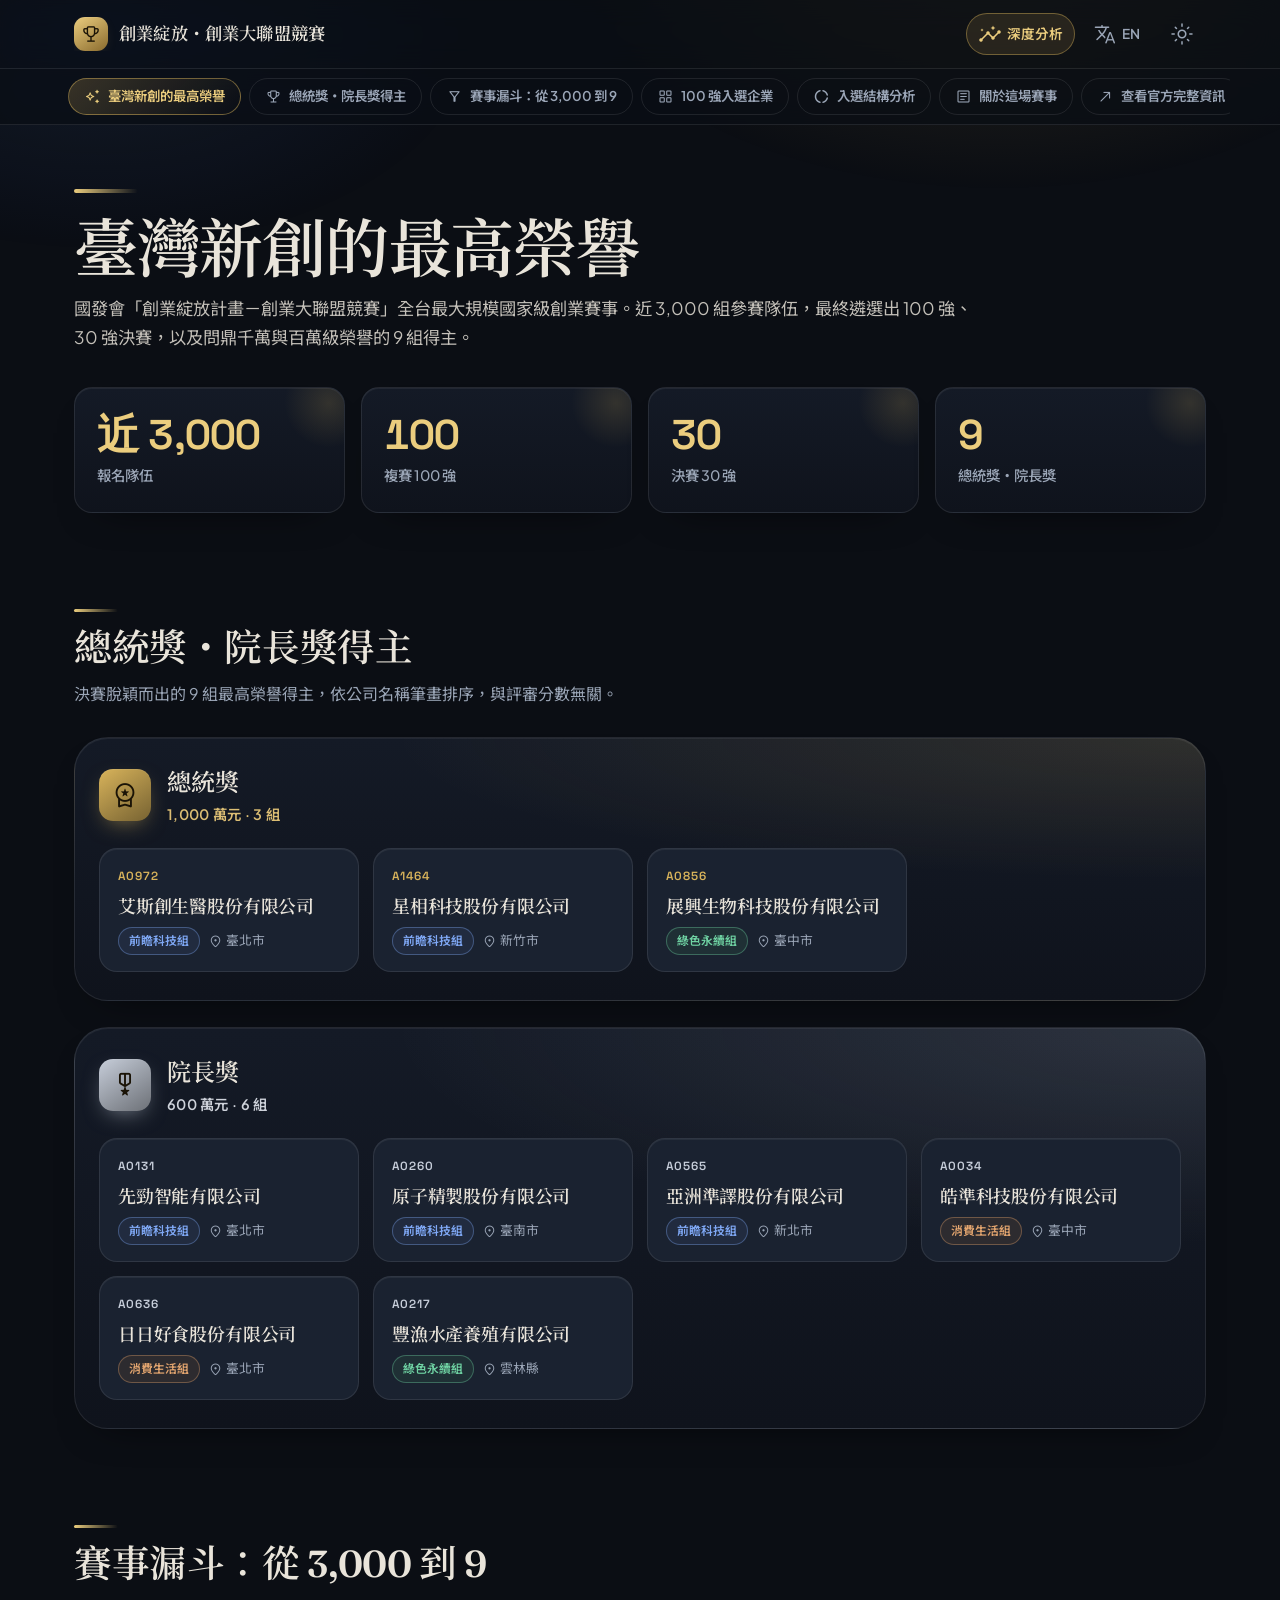
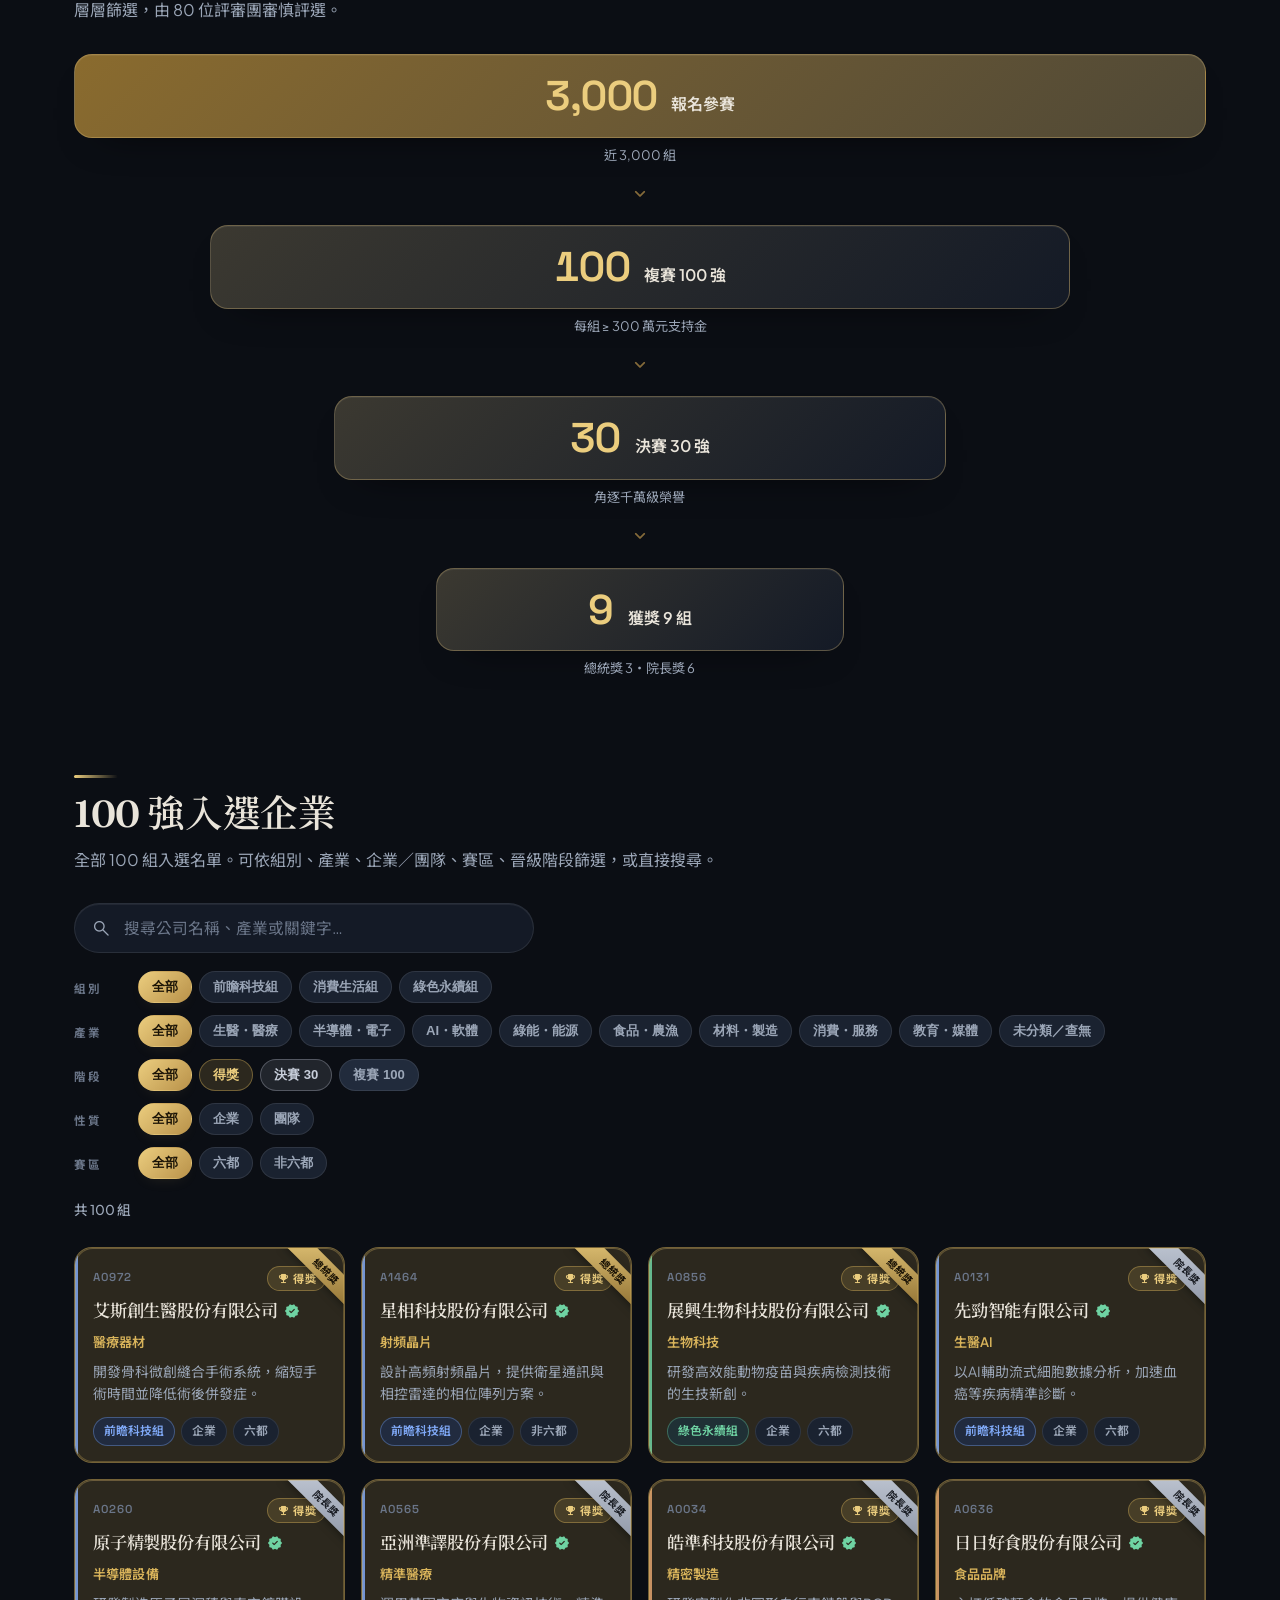
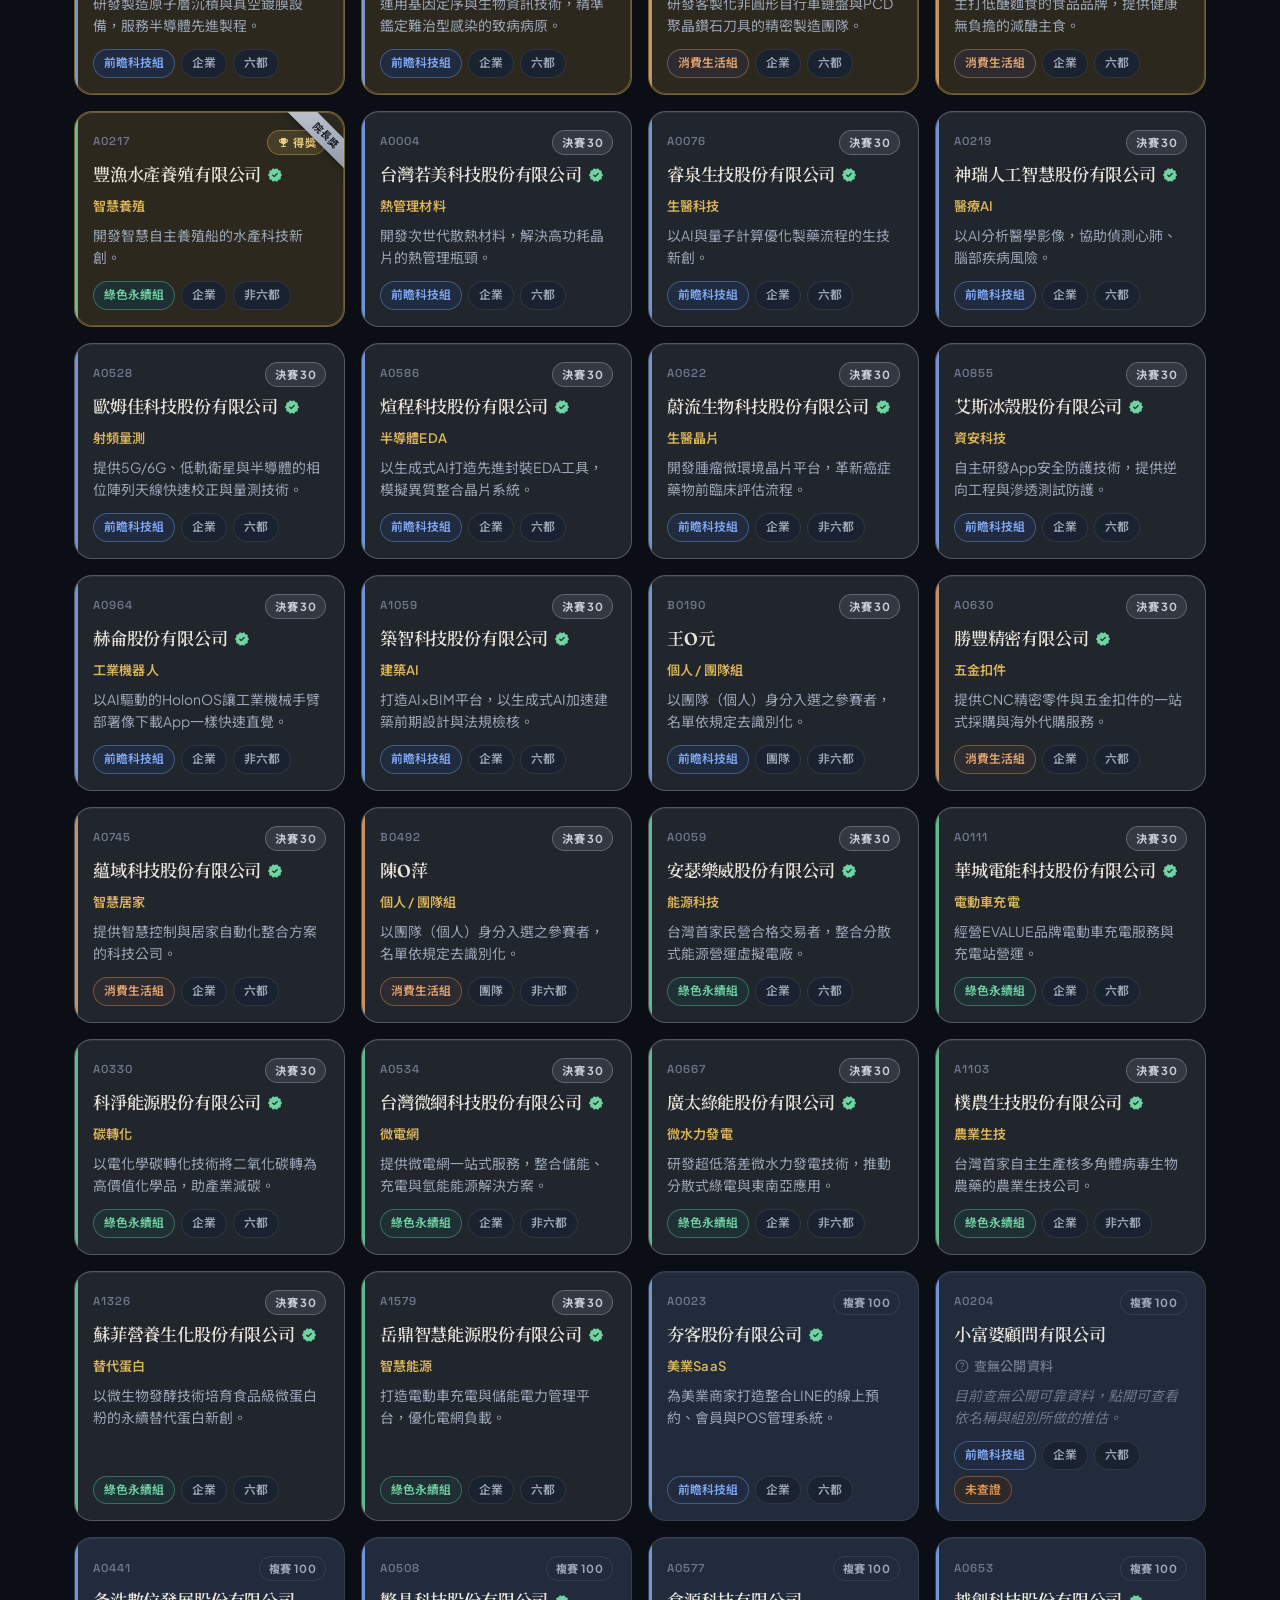
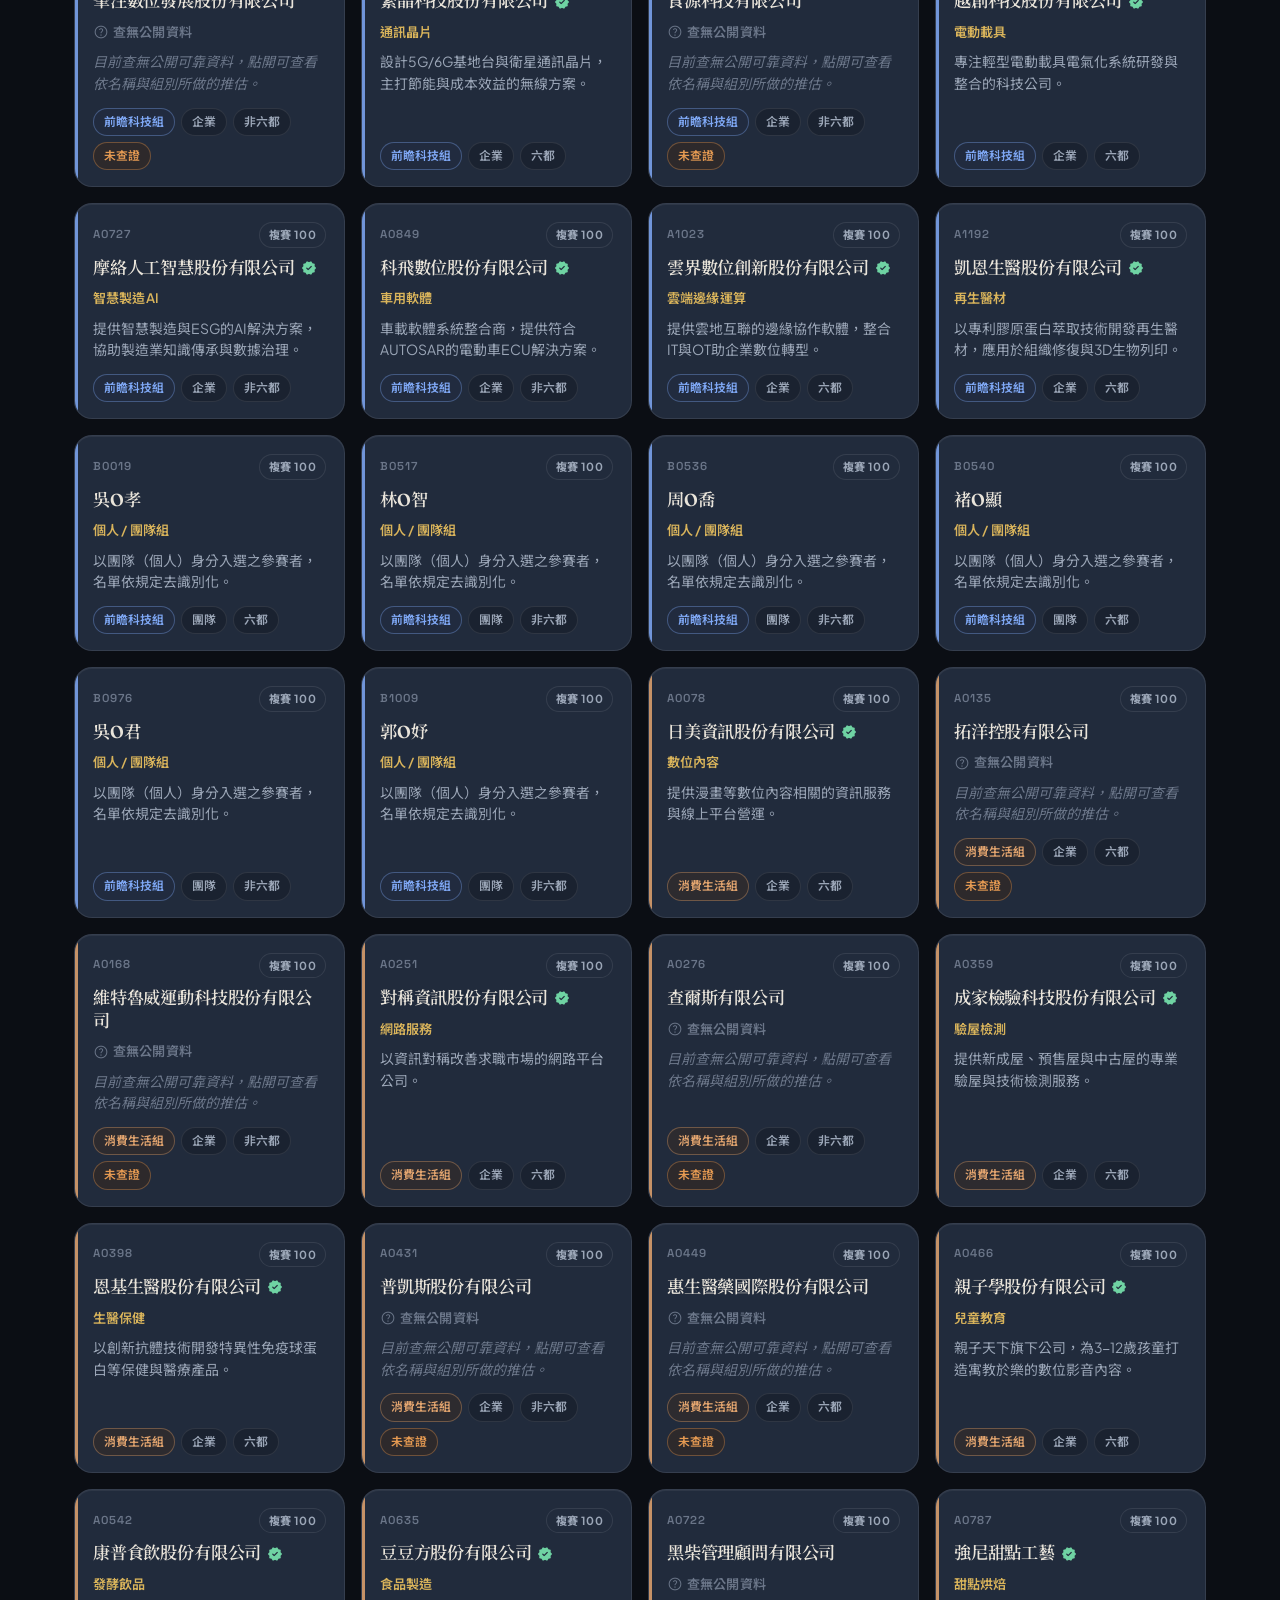
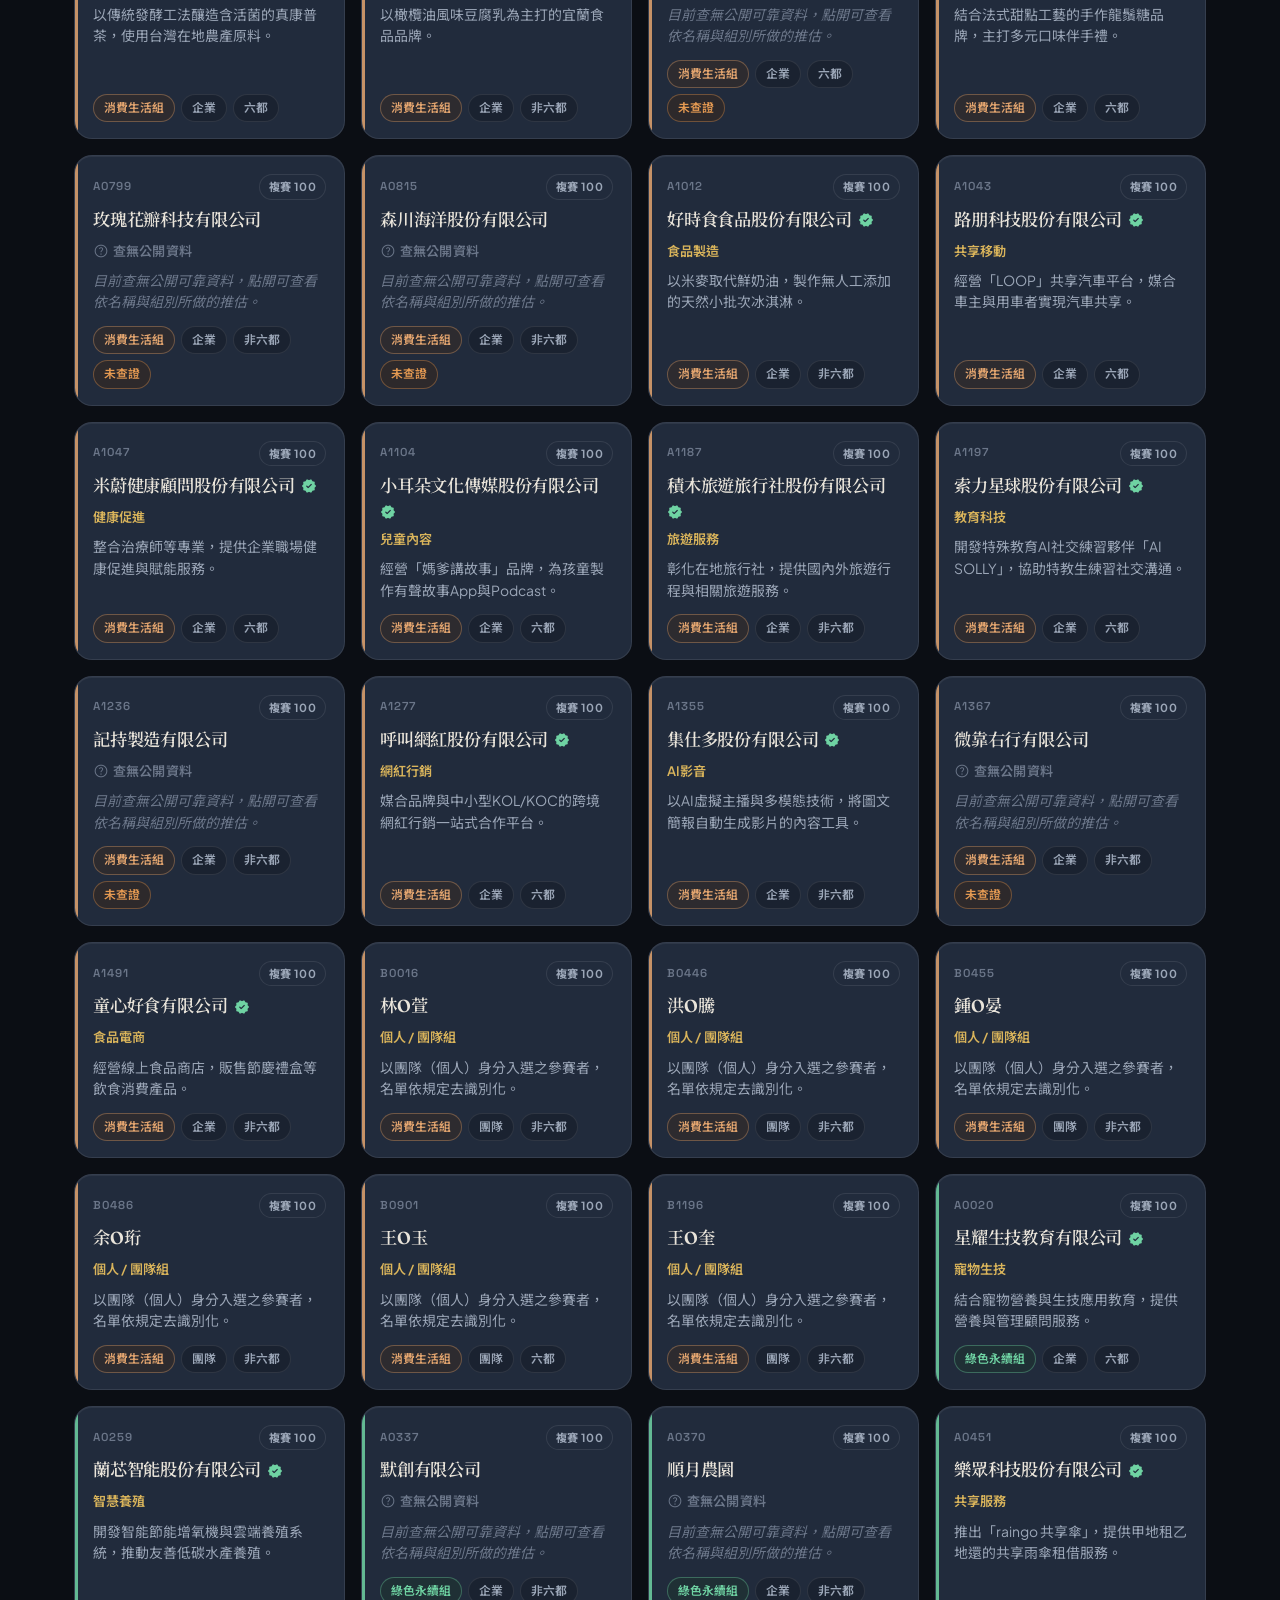
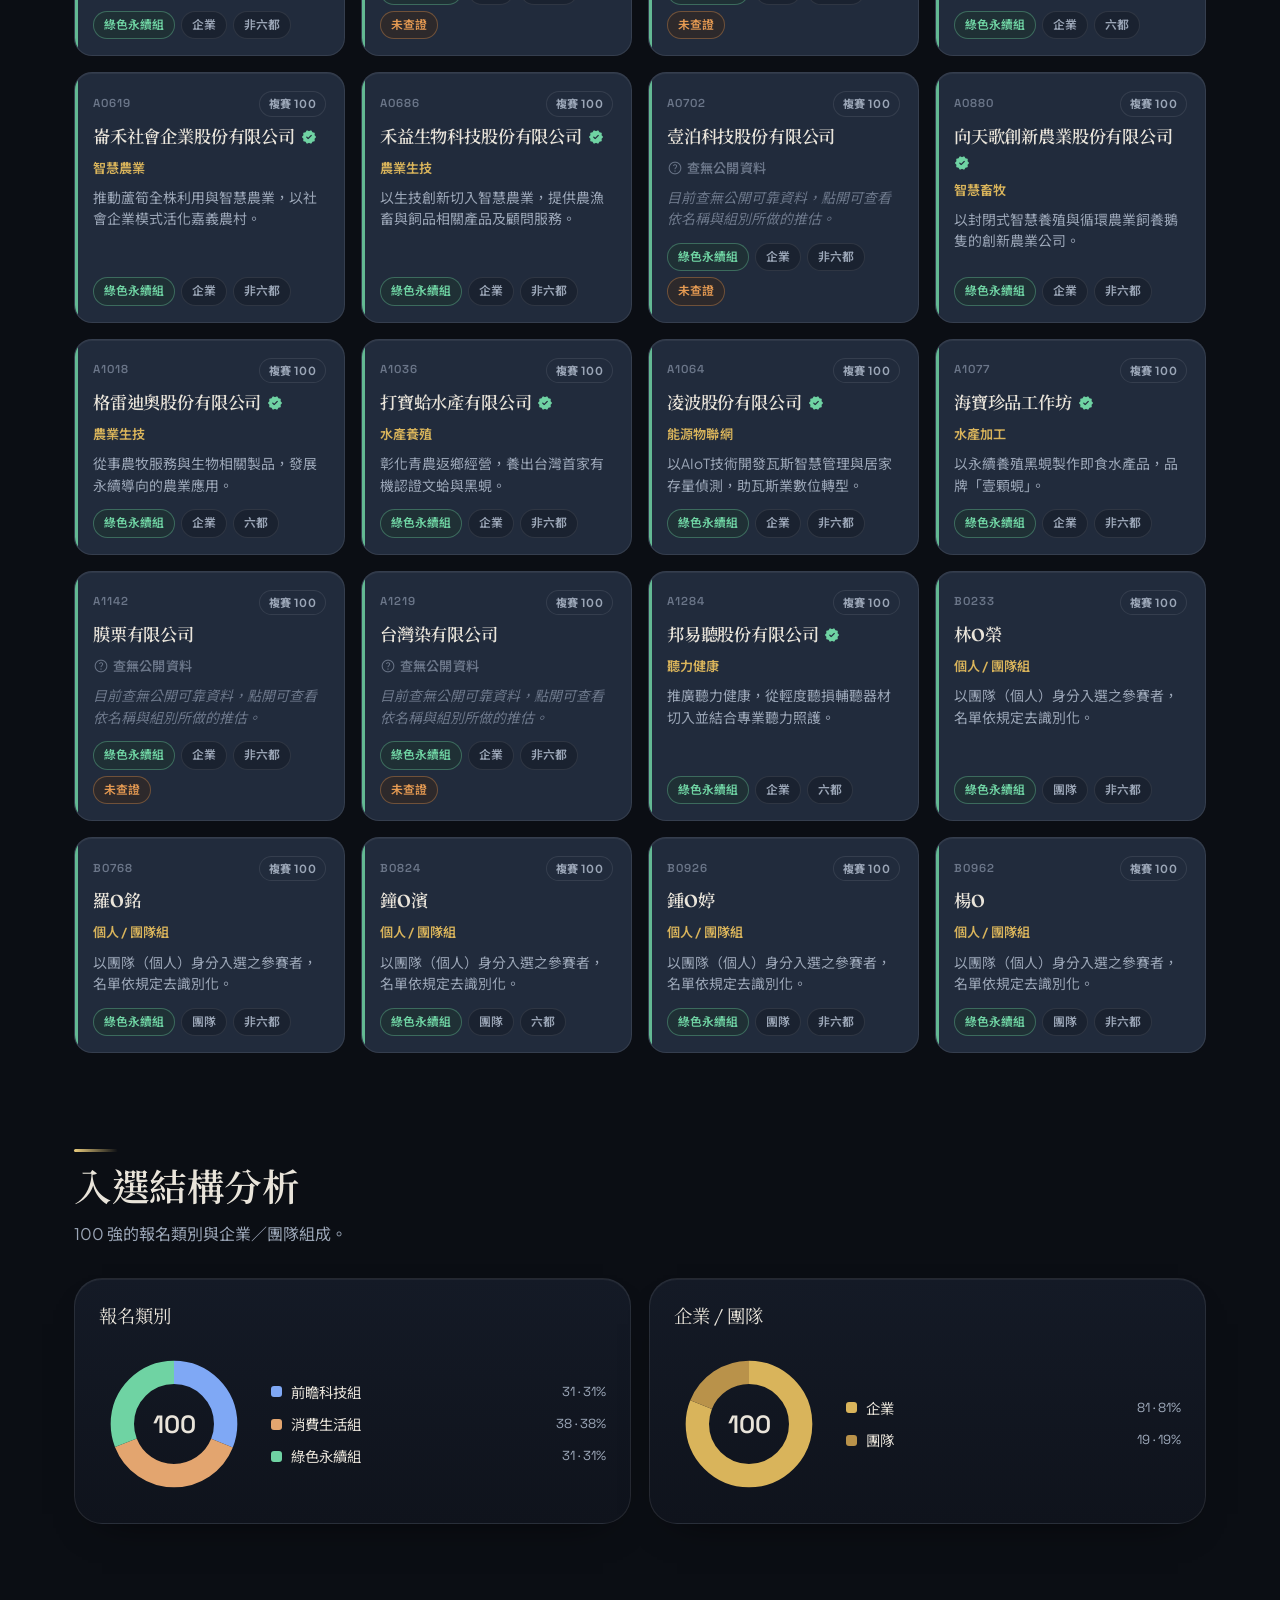
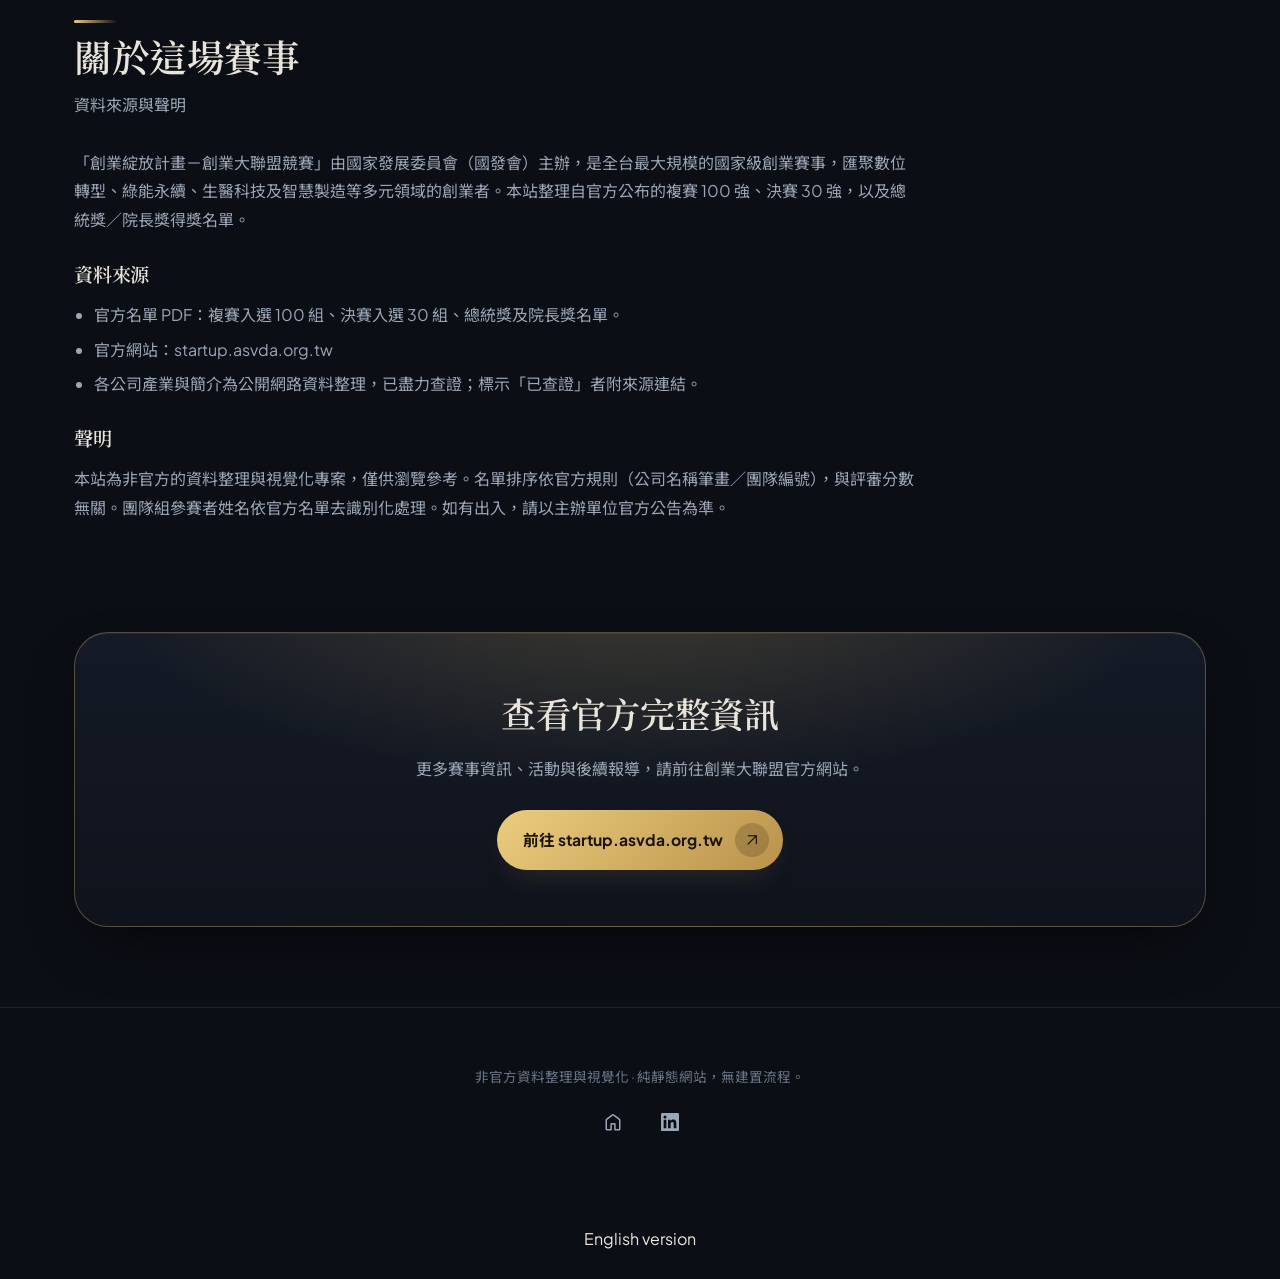
==== commit 4ba9da98: "feat: 英文版有自己的網址,兩個語言互相標註 hreflang 英文版原本只存在於前端字典裡,沒有任何網址可以指向它——搜尋引擎抓到的 兩頁都只有中文,分享出去的連結也永遠是中文。這次讓每一種語言" ====
--- a/index.html
+++ b/index.html
@@ -17,6 +17,9 @@
   <title>創業綻放・創業大聯盟競賽 — 100 強入選企業與得獎名單</title>
   <meta name="description" content="國發會「創業綻放計畫－創業大聯盟競賽」100 強入選企業、30 強決賽、總統獎與院長獎得主一覽。可依組別、企業／團隊、賽區、晉級階段篩選與搜尋的互動式名單（非官方整理）。" />
   <link rel="canonical" href="https://startup-asvda-org.peteraim.com/" />
+  <link rel="alternate" hreflang="zh-Hant" href="https://startup-asvda-org.peteraim.com/" />
+  <link rel="alternate" hreflang="en" href="https://startup-asvda-org.peteraim.com/en/" />
+  <link rel="alternate" hreflang="x-default" href="https://startup-asvda-org.peteraim.com/" />
   <meta name="theme-color" content="#0B0E14" />
 
   <!-- ==== Open Graph ==== -->
@@ -41,7 +44,7 @@
     "name": "創業綻放・創業大聯盟競賽 入選名單",
     "description": "國發會「創業綻放計畫－創業大聯盟競賽」100 強、30 強決賽與總統獎／院長獎得主的互動式整理（非官方）。",
     "url": "https://startup-asvda-org.peteraim.com/",
-    "inLanguage": ["zh-Hant", "en"]
+    "inLanguage": ["zh-Hant"]
   }
   </script>
 
@@ -121,5 +124,6 @@
   <!-- ==== Scripts (order matters: data first) ==== -->
   <script src="data/data.js"></script>
   <script src="assets/app.js"></script>
+<p class="lang-alt-link" style="text-align:center;padding:12px;"><a href="/en/" hreflang="en" rel="alternate" lang="en">English version</a></p>
 </body>
 </html>
